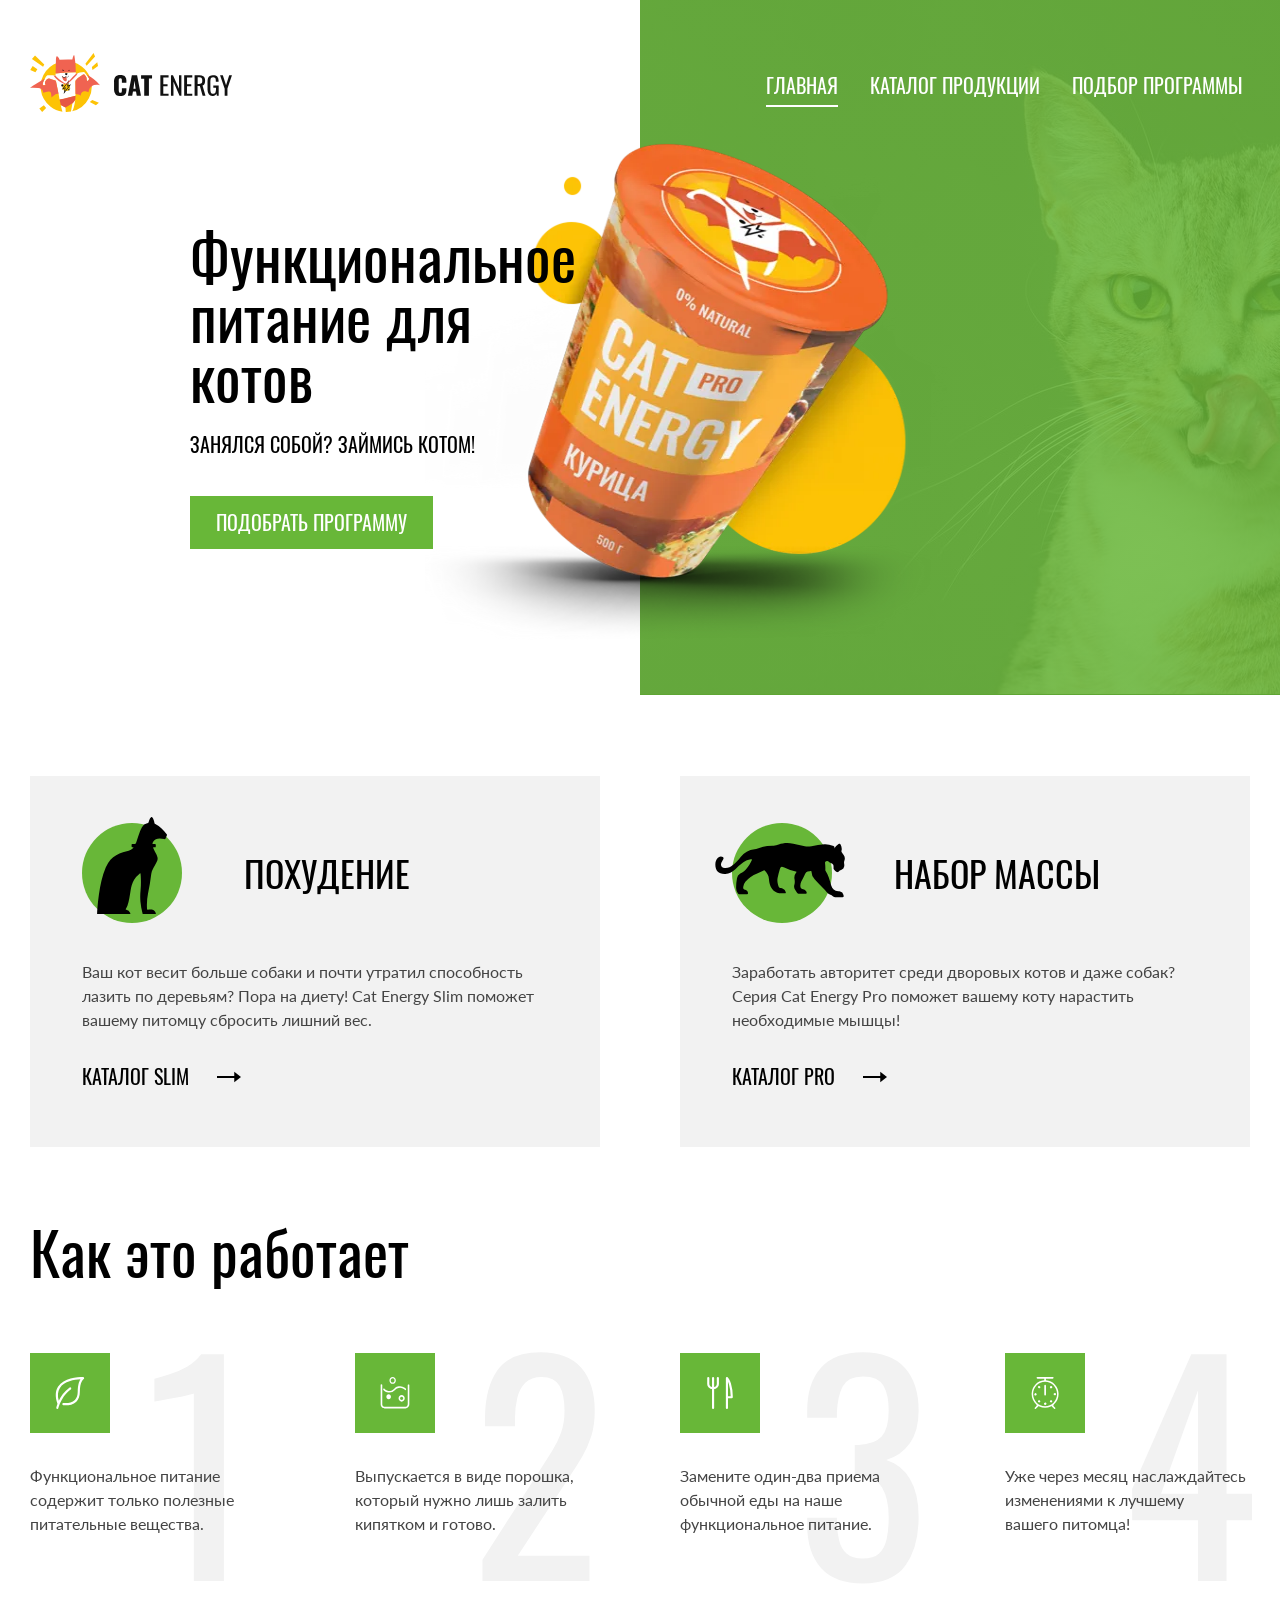
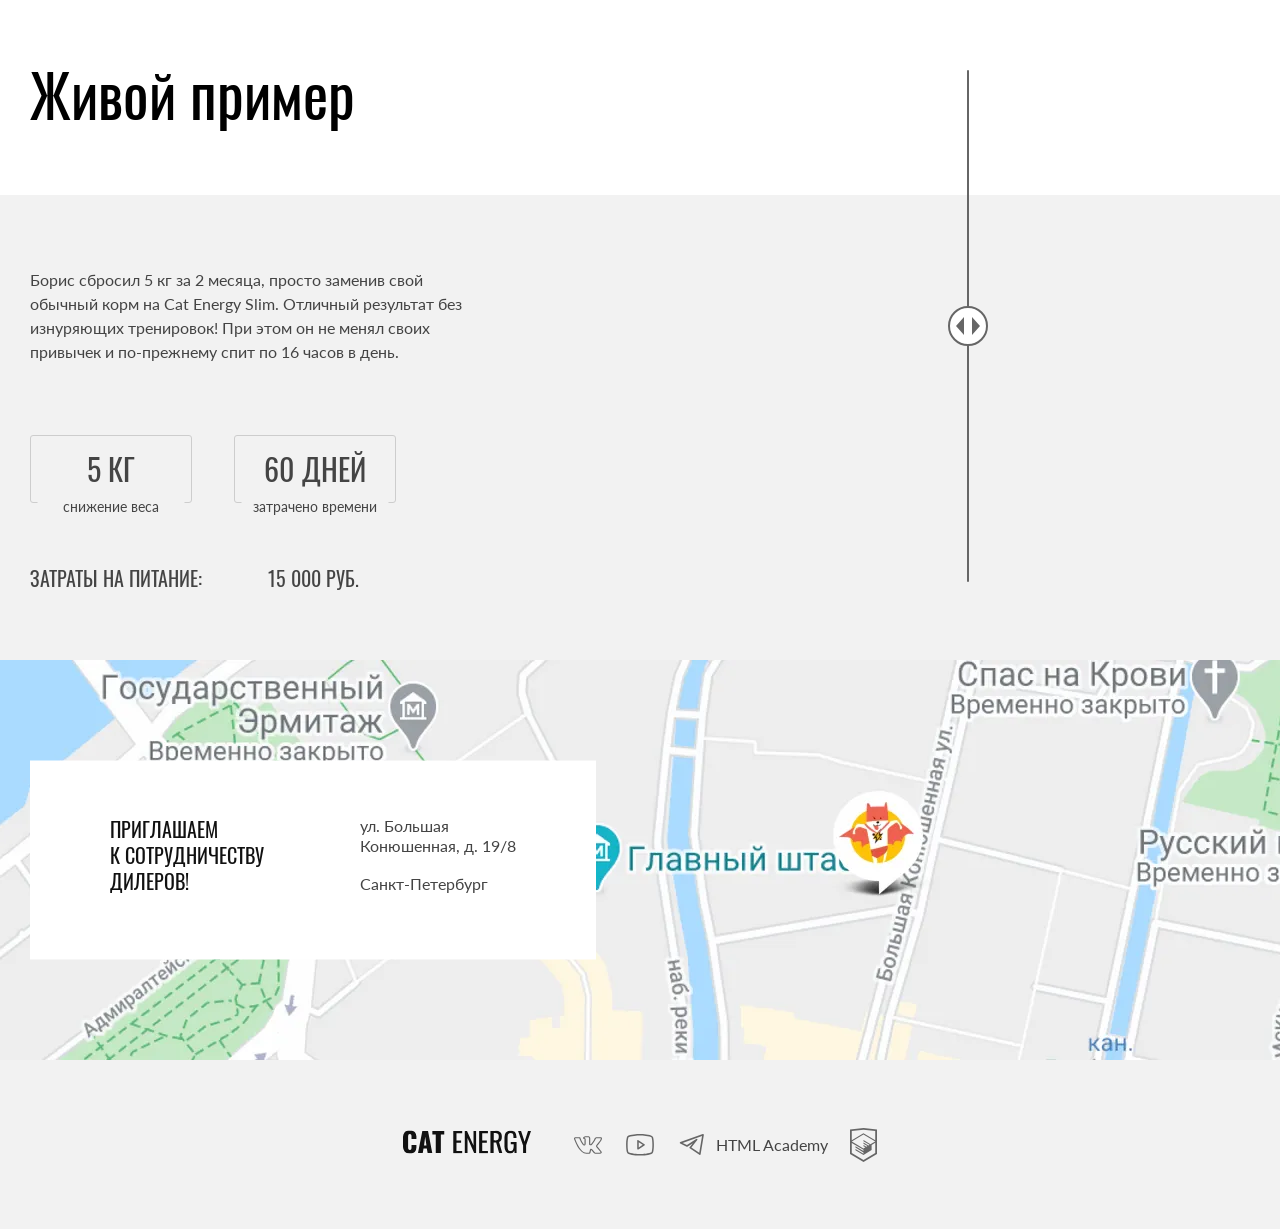
==== 10/index.html @ abcb92ec "Deploying to gh-pages from @ genntanaka/1748441-cat-energy-31@75cacd10c97799c0a1d5cad33ee352621f7b99" ====
<!DOCTYPE html><html class="page" lang="ru"><head><meta charset="UTF-8"><title>Cat Energy - функциональное питание для котов</title><meta name="viewport" content="width=device-width,initial-scale=1"><link rel="apple-touch-icon" sizes="180x180" href="favicons/apple-touch-icon.png"><link rel="icon" type="image/png" sizes="32x32" href="favicons/favicon-32x32.png"><link rel="icon" type="image/png" sizes="16x16" href="favicons/favicon-16x16.png"><link rel="manifest" href="site.webmanifest"><link rel="mask-icon" href="favicons/safari-pinned-tab.svg" color="#5bbad5"><link rel="preload" href="fonts/lato/Lato-Regular.woff2" type="font/woff2" as="font" crossorigin="anonymous"><link rel="preload" href="fonts/oswald/oswaldregular.woff2" type="font/woff2" as="font" crossorigin="anonymous"><meta name="msapplication-TileColor" content="#da532c"><meta name="theme-color" content="#ffffff"><link rel="stylesheet" href="styles/styles.css"><script src="scripts/index.js" defer="defer"></script></head><body class="page__body no-js"><header class="main-header"><a class="logo logo--header" href="index.html"><picture><source type="image/svg+xml" media="(min-width: 1280px)" srcset="images/logo.svg" width="70" height="59"><source type="image/svg+xml" media="(min-width: 768px)" srcset="images/t-logo.svg" width="60" height="50"><img class="main-header__logo-image" src="images/m-logo.svg" width="33" height="38" alt="Логотип белый кот в оранжевом костюме супер героя"></picture><img class="main-header__logo-text" src="images/logo-text.svg" width="101" height="18" alt="Cat Energy"></a><nav class="main-nav"><button class="main-nav__toggle toggle" type="button" id="toggle"><span class="visually-hidden">Показать или скрыть меню</span></button><ul class="main-nav__list menu-list"><li class="menu-list__item"><a class="menu-list__link menu-list__link--current" href="index.html">Главная</a></li><li class="menu-list__item"><a class="menu-list__link" href="catalog.html">Каталог продукции</a></li><li class="menu-list__item"><a class="menu-list__link" href="#">Подбор программы</a></li></ul></nav></header><main class="main"><section class="hero"><div class="hero__wrapper container"><h1 class="hero__title">Функциональное питание для котов</h1><p class="hero__text">Занялся собой? Займись котом!</p><picture><source type="image/webp" width="522" height="499" media="(min-width: 1280px)" srcset="images/hero-jar@1x.webp, images/hero-jar@2x.webp 2x"><source type="image/webp" width="709" height="609" media="(min-width: 768px)" srcset="images/t-hero-jar@1x.webp, images/t-hero-jar@2x.webp 2x"><source type="image/webp" width="280" height="270" srcset="images/m-hero-jar@1x.webp, images/m-hero-jar@2x.webp 2x"><source width="522" height="499" type="image/png" media="(min-width: 1280px)" srcset="images/hero-jar@1x.png, images/hero-jar@2x.png 2x"><source width="709" height="609" type="image/png" media="(min-width: 768px)" srcset="images/t-hero-jar@1x.png, images/t-hero-jar@2x.png 2x"><img class="hero__image" loading="lazy" src="images/m-hero-jar@1x.png" srcset="images/m-hero-jar@2x.png 2x" width="280" height="270" alt="Баночка с питанием для котом со вкусом курицы"></picture><a class="hero__button button button--primary" href="#">подобрать программу</a></div></section><section class="program container"><h2 class="visually-hidden">Типы программ питания</h2><ul class="program__list"><li class="program__item program__item--slim"><p class="program__title">похудение</p><p class="program__text">Ваш кот весит больше собаки и почти утратил способность лазить по деревьям? Пора на диету! Cat Energy Slim поможет вашему питомцу сбросить лишний вес.</p><a class="program__link" href="#">каталог SLIM</a></li><li class="program__item program__item--pro"><p class="program__title">набор массы</p><p class="program__text">Заработать авторитет среди дворовых котов и даже собак? Серия Cat Energy Pro поможет вашему коту нарастить необходимые мышцы!</p><a class="program__link" href="#">каталог PRO</a></li></ul></section><section class="usage container"><h2 class="usage__title title">Как это работает</h2><ul class="usage__list"><li class="usage__item usage__item--health"><p class="usage__text">Функциональное питание содержит только полезные питательные вещества.</p></li><li class="usage__item usage__item--water"><p class="usage__text">Выпускается в виде порошка, который нужно лишь залить кипятком и готово.</p></li><li class="usage__item usage__item--food"><p class="usage__text">Замените один-два приема обычной еды на наше функциональное питание.</p></li><li class="usage__item usage__item--time"><p class="usage__text">Уже через месяц наслаждайтесь изменениями к лучшему вашего&nbsp;питомца!</p></li></ul></section><section class="result"><div class="result__wrapper container"><h2 class="result__title title">Живой пример</h2><p class="result__text">Борис сбросил 5 кг за 2 месяца, просто заменив свой обычный корм на Cat Energy Slim. Отличный результат без изнуряющих тренировок! При этом он не менял своих привычек и по-прежнему спит по 16 часов в день.</p><div class="result_indicators"><dl class="result__list"><div class="result__item"><dt>снижение веса</dt><dd>5&nbsp;кг</dd></div><div class="result__item"><dt>затрачено времени</dt><dd>60&nbsp;дней</dd></div></dl><p class="result__price"><span>Затраты на питание:</span><span>15 000 руб.</span></p></div><div class="result__images result-swipe"><div class="result-swipe__image-comparison"><picture><source type="image/webp" width="560" height="512" media="(min-width: 768px)" srcset="images/t-before-cat@1x.webp, images/t-before-cat@2x.webp 2x"><source type="image/webp" width="280" height="256" srcset="images/m-before-cat@1x.webp, images/m-before-cat@2x.webp 2x"><source width="560" height="512" type="image/png" media="(min-width: 768px)" srcset="images/t-before-cat@1x.png, images/t-before-cat@2x.png 2x"><img class="result-swipe__image-comparison-image-before" loading="lazy" src="images/m-before-cat@1x.png" srcset="images/m-before-cat@2x.png 2x" width="280" height="256" alt="Толстый черно белый кот до приема специального питания"></picture><picture><source type="image/webp" width="560" height="512" media="(min-width: 768px)" srcset="images/t-after-cat@1x.webp, images/t-after-cat@2x.webp 2x"><source type="image/webp" width="280" height="256" srcset="images/m-after-cat@1x.webp, images/m-after-cat@2x.webp 2x"><source width="560" height="512" type="image/png" media="(min-width: 768px)" srcset="images/t-after-cat@1x.png, images/t-after-cat@2x.png 2x"><img class="result-swipe__image-comparison-image-after" loading="lazy" src="images/m-after-cat@1x.png" srcset="images/m-after-cat@2x.png 2x" width="280" height="256" alt="Стройный черно белый кот после приема специально питания"></picture><button class="result-swipe__image-comparison-slider" type="button"><span class="visually-hidden">Ползунок движения влево-вправо для просмотра результатов до и после</span></button></div></div></div></section><section class="contacts"><div class="container"><div class="contacts__container"><h2 class="visually-hidden">Контакты</h2><p class="contacts__invite">приглашаем к&nbsp;сотрудничеству дилеров!</p><address class="contacts__address"><span>ул. Большая Конюшенная, д. 19/8</span> <span>Санкт-Петербург</span></address></div></div><div class="contacts__map map"><iframe src="https://yandex.ru/map-widget/v1/?um=constructor%3A3252c56eb5adceb0eb95f85e9c78e60814960c5e96df7453f6b4fe06bf2d7a68&amp;source=constructor" width="500" height="400"></iframe><picture><source type="image/webp" width="1440" height="400" media="(min-width: 1280px)" srcset="images/map@1x.webp, images/map@2x.webp 2x"><source type="image/webp" width="768" height="400" media="(min-width: 768px)" srcset="images/t-map@1x.webp, images/t-map@2x.webp 2x"><source type="image/webp" width="320" height="362" srcset="images/m-map@1x.webp, images/m-map@2x.webp 2x"><source width="1440" height="400" type="image/png" media="(min-width: 1280px)" srcset="images/map@1x.png, images/map@2x.png 2x"><source width="768" height="400" type="image/png" media="(min-width: 768px)" srcset="images/t-map@1x.png, images/t-map@2x.png 2x"><img class="contacts__images" src="images/m-map@1x.png" loading="lazy" srcset="images/m-map@2x.png 2x" width="320" height="362" alt="карта с маркером по адресу ул. Большая Конюшенная, д. 19/8 Санкт-Петербург"></picture></div></section></main><footer class="main-footer"><div class="main-footer__wrapper container"><a class="logo logo--footer" href="index.html"><img class="main-footer__image" src="images/logo-text.svg" width="128" height="24" alt="Cat Energy"></a><section class="main-footer__social social"><h2 class="visually-hidden">Социальные сети</h2><ul class="social__list"><li class="social__item"><a class="social__link social__link--vk" href="#"><span class="visually-hidden">Вконтакте</span></a></li><li class="social__item"><a class="social__link social__link--youtube" href="#"><span class="visually-hidden">Youtube</span></a></li><li class="social__item"><a class="social__link social__link--tg" href="#"><span class="visually-hidden">Телеграмм</span></a></li></ul></section><a class="main-footer__developer" href="https://htmlacademy.ru/intensive/adaptive">HTML Academy</a></div></footer></body></html>
---- 10/styles/styles.css ----
:root{--text-basic-color:#444;--text-secondary-color:#000;--text-title-color:#222;--text-light-color:#fff;--basic-background-color:#68b738;--basic-background:#68b738d9;--secondary-background:#f2f2f2;--icon-color:#666;--button-basic:#68b738;--button-secondary:#f2f2f2}@font-face{font-family:Lato;font-weight:400;font-style:normal;src:url(../fonts/lato/Lato-Regular.woff2)format("woff2");font-display:swap}@font-face{font-family:Oswald;font-weight:400;font-style:normal;src:url(../fonts/oswald/oswaldregular.woff2)format("woff2");font-display:swap}.page{height:100%}.page__body{color:var(--text-basic-color,#444);background-color:#fff;flex-direction:column;height:100%;margin:0;font-family:Lato,Arial,sans-serif;font-size:14px;line-height:1.28;display:flex}@media (width>=768px){.page__body{font-size:16px;line-height:1.5}}@media (width>=1280px){.page__body{position:relative}}.page__body.page__body--open{overflow:hidden}.main{flex-grow:1}.visually-hidden{position:fixed;transform:scale(0)}.container{max-width:280px;margin:0 auto}@media (width>=768px){.container{max-width:708px}}@media (width>=1280px){.container{max-width:1220px;margin:0 auto}}.no-js .main-header{flex-direction:column}.no-js .main-nav{width:100%}.no-js .toggle{display:none}.no-js .main-nav__list{display:block}.toggle{background-color:#0000;border:none;padding:0}@media (width>=768px){.toggle{display:none}}.toggle:before{content:"";background-image:url(../icons/stack.svg#menu_open);width:24px;height:24px;display:block}.main-nav--open .toggle:before{background-image:url(../icons/stack.svg#menu_close)}.button{text-transform:uppercase;text-align:center;cursor:pointer;border:none;padding:10px 26px;font-family:Oswald,Arial,sans-serif;font-size:16px;line-height:1.25;text-decoration:none;display:block}.button--primary{background-color:var(--button-basic,#68b738);color:var(--text-light-color,#fff)}.button--primary:active{color:#ffffff4d;background-color:#5eaa2f}.button--primary:hover,.button--primary:focus{background-color:#5eaa2f}.button--secondary{background-color:var(--button-secondary,#f2f2f2);color:var(--text-basic-color,#444)}.button--secondary:active,.button--secondary:hover,.button--secondary:focus{background-color:#ebebeb}.title{color:#000;margin:0 0 40px;font-family:Oswald,Arial,sans-serif;font-size:36px;font-weight:400;line-height:1.11}@media (width>=768px){.title{font-size:60px;line-height:1}}.title--decor{background:#fff;width:-moz-fit-content;width:fit-content;font-size:24px;line-height:1;position:relative;box-shadow:-40px 0 #fff,40px 0 #fff}@media (width>=768px){.title--decor{font-size:32px;line-height:1}}@media (width>=1280px){.title--decor{font-size:40px}}.title--decor:before{content:"";z-index:-1;background:var(--basic-background-color,#68b738);box-shadow:100vw 0 0 0 var(--basic-background-color,#68b738);width:100vw;height:2px;display:block;position:absolute;top:10px;right:0}@media (width>=768px){.title--decor:before{top:14px}}@media (width>=1280px){.title--decor:before{top:16px}}@media (width>=768px){.form{max-width:632px;margin:auto}}@media (width>=1280px){.form{max-width:769px}}.form__text{color:var(--text-secondary-color,#000);text-align:center;margin:0 0 24px;font-family:Oswald,Arial,sans-serif;font-size:16px;line-height:1.5}@media (width>=768px){.form__text{max-width:632px;margin:auto auto 24px;font-size:24px;line-height:1.33}}@media (width>=1280px){.form__text{max-width:750px;margin:auto auto 21px}}.form__wrapper{flex-direction:column;gap:16px;display:flex}@media (width>=768px){.form__wrapper{flex-direction:row;gap:0;max-width:752px;margin:auto}}.form__input{text-transform:uppercase;border:1px solid #cdcdcd;padding:12px;font-family:Oswald,Arial,sans-serif;font-size:20px;line-height:1.48}@media (width>=768px){.form__input{width:353px}}@media (width>=1280px){.form__input{width:479px}}.form__input--error{z-index:1;box-shadow:0 0 0 2px #ff8282}.form__button{width:100%;padding:15px 26px;font-size:20px;line-height:1.3}@media (width>=768px){.form__button{width:256px}}@media (width>=1280px){.form__button{width:261px}}.main-header{z-index:1;justify-content:space-between;align-items:center;padding:11px 20px 12px;display:flex}@media (width>=768px){.main-header{gap:10px;padding:25px 30px 12px}}@media (width>=1280px){.main-header{width:1220px;margin:0 auto;padding-top:53px}}.main-header__logo-image:hover{opacity:.8}.main-header__logo-image:active{opacity:.6}.main-header__logo-image:focus,.main-header__logo-text:hover{opacity:.8}.main-header__logo-text:active{opacity:.6}.main-header__logo-text:focus{opacity:.8}.main-header__logo-text{height:auto;margin:auto}@media (width>=768px){.main-header__logo-text{margin:0}}@media (width>=1280px){.main-header__logo-text{width:118px}}.logo{align-items:center;display:flex}.logo--header{flex-grow:1}@media (width>=768px){.logo--header{gap:13px}}@media (width>=1280px){.logo--header{gap:14px}}.logo--footer{text-align:center;margin-top:40px;margin-bottom:16px;display:block}@media (width>=768px){.logo--footer{margin:0}}.logo--footer:active{opacity:.6}.logo--footer:hover,.logo--footer:focus{opacity:.8}@media (width>=1280px){.main-nav{max-width:50%}}.main-nav__list{display:none}@media (width>=768px){.main-nav__list{flex-wrap:wrap;gap:18px;display:flex}}.main-nav--open .main-nav__list{z-index:10;background-color:#fff;flex-direction:column;align-items:center;width:100%;display:flex;position:fixed;top:65px;left:0}.menu-list{margin:0;padding:0;list-style:none}.menu-list__item{text-align:center;border-top:1px solid #e6e6e6;width:100%}@media (width>=768px){.menu-list__item{border:none;width:auto}}.menu-list__item:last-child{border-bottom:1px solid #e6e6e6}@media (width>=768px){.menu-list__item:last-child{border:none}}.menu-list__link{color:var(--text-secondary-color,#000);text-transform:uppercase;padding-top:22px;padding-bottom:24px;font-family:Oswald,Arial,sans-serif;font-size:20px;line-height:1;text-decoration:none;display:block;position:relative}@media (width>=768px){.menu-list__link{padding:7px;font-size:18px;line-height:1.33}}@media (width>=1280px){.menu-list__link{color:#fff;font-size:20px}}.menu-list__link--current{text-decoration:underline;-webkit-text-decoration-color:var(--button-basic,#68b738);text-decoration-color:var(--button-basic,#68b738);text-underline-offset:11px;text-decoration-thickness:2px}@media (width>=1280px){.menu-list__link--current{text-decoration-color:#fff}}.main-header--inner .menu-list__link--current{-webkit-text-decoration-color:var(--button-basic,#68b738);text-decoration-color:var(--button-basic,#68b738)}.menu-list__link:active{opacity:.3}.menu-list__link:hover,.menu-list__link:focus{opacity:.6}@media (width>=1280px){.main-header--inner .menu-list__link{color:var(--text-secondary-color,#000)}}.hero{color:var(--text-light-color,#fff);text-align:center;position:relative}@media (width>=768px){.hero{color:var(--text-secondary-color,#000);text-align:left;background:0 0;display:block;position:static}}.hero__wrapper{padding:0;display:grid}@media (width>=768px){.hero__wrapper{padding:27px 30px 0}}@media (width>=1280px){.hero__wrapper{grid-template-columns:1fr 1fr;padding:64px 190px}}.hero__wrapper:before{content:"";background-image:linear-gradient(var(--basic-background,#68b738d9)63%,#fff 63%),url(../images/m-hero-bg@1x.jpg),linear-gradient(to right,#32521e 50%,#2e3e23 50%);background-position:top;background-repeat:no-repeat;background-color:var(--button-basic,#68b738);z-index:-1;width:100%;height:100%;display:block;position:absolute;left:0}@media (resolution>=2dppx){.hero__wrapper:before{background-image:linear-gradient(var(--basic-background,#68b738d9)63%,#fff 63%),url(../images/m-hero-bg@2x.jpg),linear-gradient(to right,#32521e 50%,#2e3e23 50%)}}@media (width>=768px){.hero__wrapper:before{color:var(--text-secondary-color,#000);text-align:left;background:0 0;position:static}}@media (width>=1280px){.hero__wrapper:before{background-image:linear-gradient(var(--basic-background,#68b738d9)100%,#68b738),url(../images/hero-bg@1x.jpg),linear-gradient(#2b421c 50%,#2b421c 50%);background-repeat:no-repeat;background-color:var(--button-basic,#68b738);width:50%;height:695px;position:absolute;top:0;left:auto;right:0}}@media (width>=1280px) and (resolution>=2dppx){.hero__wrapper:before{background-image:linear-gradient(var(--basic-background,#68b738d9)100%,#68b738),url(../images/hero-bg@2x.jpg),linear-gradient(#2b421c 50%,#2b421c 50%)}}.hero picture{display:contents}.hero__title{max-width:396px;margin:0 auto 25px;padding-top:27px;font-family:Oswald,Arial,sans-serif;font-size:36px;font-weight:400;line-height:1;position:relative}@media (width>=768px){.hero__title{max-width:480px;margin-top:20px;margin-bottom:40px;margin-left:90px;padding:0;font-size:60px}}@media (width>=1280px){.hero__title{margin-top:32px;margin-bottom:5px;margin-left:0}}.hero__text{text-transform:uppercase;z-index:2;margin:0 10px 32px;font-family:Oswald,Arial,sans-serif;font-size:14px;line-height:1;position:relative}@media (width>=768px){.hero__text{margin-bottom:50px;margin-left:90px;font-size:20px}}@media (width>=1280px){.hero__text{grid-column:1;margin-bottom:18px;margin-left:0}}.hero__image{vertical-align:middle;margin:auto;position:relative}@media (width>=768px){.hero__image{z-index:-1;order:4;margin-top:-82px}}@media (width>=1280px){.hero__image{grid-area:1/2/7/-1;margin-top:-51px;margin-left:-29%}}.hero__button{z-index:1;position:relative}@media (width>=768px){.hero__button{width:-moz-fit-content;width:fit-content;margin-left:90px;padding:14px 26px;font-size:20px}}@media (width>=1280px){.hero__button{grid-area:3/1/4;height:-moz-fit-content;height:fit-content;margin-left:0}}.program{padding-top:20px;padding-bottom:5px}@media (width>=768px){.program{padding-top:0}}@media (width>=1280px){.program{padding-top:70px;padding-bottom:26px}}.program__list{flex-direction:column;gap:20px;margin:0;padding:0;list-style:none;display:flex}@media (width>=768px){.program__list{gap:30px}}@media (width>=1280px){.program__list{grid-template-columns:1fr 1fr;gap:80px;display:grid}}.program__item{background-color:var(--secondary-background,#f2f2f2);--bgc:#000;grid-template-rows:auto auto;grid-template-columns:70px auto;padding:21px 20px 22px;display:grid;position:relative}@media (width>=768px){.program__item{grid-template-columns:1fr 200px;align-items:center;column-gap:20px;padding:65px 53px}}@media (width>=1280px){.program__item{grid-template-rows:1fr auto;grid-template-columns:100px 1fr;column-gap:62px;padding:47px 52px 55px}}.program__item:after{content:"";background-color:var(--basic-background-color,#68b738);background-size:50px 50px;border-radius:50%;width:50px;height:50px;display:block;position:absolute;top:25px;left:23px}@media (width>=768px){.program__item:after{grid-area:1/2/4/3;align-self:center;width:200px;height:200px;top:26px;left:-10px;right:0}}@media (width>=1280px){.program__item:after{grid-column:1/2;width:100px;height:100px;top:0;left:0}}.program__item:before{content:"";vertical-align:middle;-webkit-mask-position:50%;mask-position:50%;-webkit-mask-repeat:no-repeat;mask-repeat:no-repeat;-webkit-mask-image:var(--icon-program);mask-image:var(--icon-program);background-color:var(--bgc);z-index:1;display:inline-block;position:relative}@media (width>=768px){.program__item:before{grid-area:1/2/4/3;align-self:center}}.program__item--slim{--icon-program:url(../icons/stack.svg#slim_cat)}.program__item--slim:before{width:36px;height:50px;left:10px}@media (width>=768px){.program__item--slim:before{align-self:flex-start;width:140px;height:194px;top:15px;bottom:19px;left:20px}}@media (width>=1280px){.program__item--slim:before{grid-column:1/2;width:70px;height:97px;top:-6px;left:15px}}.program__item--pro{--icon-program:url(../icons/stack.svg#pro_cat)}.program__item--pro:before{width:67px;height:28px;top:15px;left:-10px}@media (width>=768px){.program__item--pro:before{align-self:flex-start;width:268px;height:112px;top:68px;left:-42px}}@media (width>=1280px){.program__item--pro:before{grid-column:1/2;width:134px;height:56px;top:20px;left:-18px}}.program__title{text-transform:uppercase;color:var(--text-secondary-color,#000);margin:9px 0 0;font-family:Oswald,Arial,sans-serif;font-size:24px;line-height:1.54}@media (width>=768px){.program__title{grid-column:1/2;margin-top:12px;margin-bottom:24px;font-size:36px;line-height:1}}@media (width>=1280px){.program__title{grid-area:1/2/4/3;align-content:center;min-height:100px;margin:0}}.program__text{border-bottom:1px solid #d9d9d9;grid-column:1/-1;margin:0 0 18px;padding-top:26px;padding-bottom:23px}@media (width>=768px){.program__text{border:none;grid-column:1/2;max-width:344px;margin-bottom:56px;padding:0}}@media (width>=1280px){.program__text{grid-column:1/3;max-width:100%;margin-top:37px;margin-bottom:30px}}.program__link{color:var(--text-secondary-color,#000);text-transform:uppercase;grid-column:1/-1;align-items:center;gap:15px;font-family:Oswald,Arial,sans-serif;font-size:16px;line-height:1;text-decoration:none;display:flex}@media (width>=768px){.program__link{grid-column:1/2;gap:25px;font-size:20px}}@media (width>=1280px){.program__link{grid-column:1/-1;gap:28px;line-height:1.48}}.program__link:after{content:"";background-image:url(../icons/stack.svg#arrow);width:24px;height:12px;display:block}.program__link:active{opacity:.6}.usage{padding-top:18px;padding-bottom:49px}@media (width>=768px){.usage{padding-top:37px;padding-bottom:35px}}@media (width>=1280px){.usage{padding-top:48px;padding-bottom:0}}.usage__title{margin:0}.usage__list{flex-direction:column;gap:20px;margin:40px 0 0;padding:0;list-style:none;display:flex}@media (width>=768px){.usage__list{counter-reset:example 0;grid-template-columns:1fr 1fr;gap:37px 59px;margin-top:71px;display:grid}}@media (width>=1280px){.usage__list{grid-template-columns:repeat(4,1fr);gap:80px;margin-top:72px}}.usage__item{align-items:center;gap:20px;display:flex;position:relative}@media (width>=768px){.usage__item{counter-increment:myIndex;flex-direction:column;align-items:flex-start;min-height:280px}.usage__item:after{content:counter(myIndex);color:#f2f2f2;z-index:-1;font-family:Oswald,Arial,sans-serif;font-size:280px;line-height:.73;position:absolute;top:0;left:116px}}@media (width>=1280px){.usage__item:after{line-height:1;top:-38px;right:0}}.usage__item:before{content:"";background-image:var(--icon-usage);background-color:var(--basic-background-color,#68b738);background-position:50%;background-repeat:no-repeat;background-size:30px 32px;align-self:flex-start;min-width:60px;height:60px;display:inline-block}@media (width>=768px){.usage__item:before{width:80px;height:80px}}.usage__item--health{--icon-usage:url(../icons/stack.svg#leaf)}.usage__item--water{--icon-usage:url(../icons/stack.svg#water)}.usage__item--food{--icon-usage:url(../icons/stack.svg#eat)}.usage__item--time{--icon-usage:url(../icons/stack.svg#time)}.usage__text{margin:0}@media (width>=768px){.usage__text{max-width:246px;margin-top:11px}}.result{background-color:#eaeaea;padding-top:25px;padding-bottom:40px}@media (width>=768px){.result{background-image:linear-gradient(to top,var(--secondary-background,#f2f2f2)465px,#fff 465px);padding-top:17px;padding-bottom:101px}}@media (width>=1280px){.result{padding-top:30px;padding-bottom:72px}.result__wrapper{grid-template-columns:1fr 1fr;column-gap:92px;display:grid}}.result__title{margin:0 0 40px}@media (width>=1280px){.result__title{grid-column:1/2;margin:0 0 70px}}.result__text{margin:0 0 20px}@media (width>=768px){.result__text{max-width:706px;margin-bottom:55px;padding-top:19px}}@media (width>=1280px){.result__text{max-width:433px;margin:0;padding-top:75px}}.result__list{text-align:center;justify-content:space-between;gap:32px;display:flex}@media (width>=768px){.result__list{gap:43px;margin:0}}@media (width>=1280px){.result__list{justify-content:normal;gap:42px}}.result__list dt{background-color:#eaeaea;padding-left:10px;padding-right:10px;font-size:12px;line-height:1;position:absolute;top:53px;left:50%;transform:translate(-50%)}@media (width>=768px){.result__list dt{background-color:#fff;min-width:127px;font-size:14px;top:65px}}@media (width>=1280px){.result__list dt{background-color:#f2f2f2;bottom:-7px}}.result__list dd{text-transform:uppercase;box-sizing:border-box;border:1px solid #cdcdcd;border-radius:3px;width:124px;margin:0;padding:17px 0;font-family:Oswald,Arial,sans-serif;font-size:24px;line-height:1}@media (width>=768px){.result__list dd{width:auto;padding:15px 0;font-size:30px;line-height:1.23}}@media (width>=1280px){.result__list dd{padding:15px 18px}}.result__item{max-width:124px;position:relative}@media (width>=768px){.result__item{min-width:162px}}.result__price{text-transform:uppercase;text-align:center;margin:32px 0 0;font-family:Oswald,Arial,sans-serif;font-size:14px;line-height:1.42}@media (width>=768px){.result__price{flex-direction:column;align-self:center;align-items:flex-end;gap:9px;margin:0;font-size:20px;line-height:1;display:flex}}@media (width>=1280px){.result__price{text-align:left;flex-direction:row;align-self:normal;gap:66px;margin-top:10px}}.result__images{width:-moz-fit-content;width:fit-content;margin-top:20px}@media (width>=1280px){.result__images{grid-area:1/2/4/3}}@media (width>=768px){.result_indicators{justify-content:space-between;display:flex}}@media (width>=1280px){.result_indicators{flex-direction:column;align-self:center;gap:55px;padding-top:71px}}.result-swipe{margin:auto;padding-top:19px}@media (width>=768px){.result-swipe{padding-top:107px}}@media (width>=1280px){.result-swipe{padding-top:0}}.result-swipe__image-comparison{grid-template-columns:1fr;display:grid;position:relative}.result-swipe__image-comparison picture{display:contents}.result-swipe__image-comparison-image-before,.result-swipe__image-comparison-image-after{grid-area:1/1/-1/-1}.result-swipe__image-comparison-image-before{-webkit-clip-path:inset(0 50% 0 0);clip-path:inset(0 50% 0 0)}.result-swipe__image-comparison-image-after{-webkit-clip-path:inset(0 0 0 50%);clip-path:inset(0 0 0 50%)}.result-swipe__image-comparison-slider{background-color:var(--icon-color,#666);cursor:col-resize;border:none;border-radius:2px;outline:none;width:2px;height:100%;padding:0;position:absolute;top:50%;left:50%;transform:translate(-50%,-50%)}.result-swipe__image-comparison-slider:before{content:"";border:2px solid var(--icon-color,#666);box-sizing:border-box;background-color:#fff;border-radius:50%;width:40px;height:40px;position:absolute;top:calc(50% - 20px);left:-19px}.result-swipe__image-comparison-slider:after{content:"";background-color:var(--icon-color,#666);width:24px;height:18px;display:block;position:absolute;top:calc(50% - 9px);left:-11px;-webkit-mask-image:url(../icons/stack.svg#resize);mask-image:url(../icons/stack.svg#resize)}.result-swipe__image-comparison-slider:hover,.result-swipe__image-comparison-slider:focus,.result-swipe__image-comparison-slider:hover:after,.result-swipe__image-comparison-slider:focus:after{background-color:var(--button-basic,#68b738)}.result-swipe__image-comparison-slider:hover:before,.result-swipe__image-comparison-slider:focus:before{border:2px solid var(--button-basic,#68b738)}.result-swipe__image-comparison-slider:active,.result-swipe__image-comparison-slider:active:after{opacity:.6}.contacts{position:relative}@media (width>=768px){.contacts{background-color:var(--secondary-background,#f2f2f2)}}.contacts__container{z-index:1;justify-content:space-between;align-items:center;max-width:280px;margin:0 auto;padding-top:27px;padding-bottom:25px;display:flex}@media (width>=768px){.contacts__container{background-color:var(--secondary-background,#f2f2f2);max-width:708px;margin-left:-30px;margin-right:-30px;padding:61px 70px}}@media (width>=1280px){.contacts__container{background-color:#fff;gap:87px;max-width:1220px;margin:0;padding:55px 76px 66px 80px;position:absolute;top:50%;transform:translateY(-50%)}}.contacts__invite{text-transform:uppercase;color:#111;margin:0;font-family:Oswald,Arial,sans-serif;font-size:16px;line-height:1.25}@media (width>=768px){.contacts__invite{max-width:120px;font-size:20px;line-height:1.3}}@media (width>=1280px){.contacts__invite{max-width:163px}}.contacts__address{margin-left:16px;font-style:normal;line-height:1.42}@media (width>=768px){.contacts__address{text-align:right;flex-direction:column;gap:18px;max-width:160px;line-height:1.25;display:flex}}@media (width>=1280px){.contacts__address{text-align:left;margin:0}}.contacts__images{object-fit:cover;width:100%;display:block}.contacts__map{position:relative}.contacts__map iframe{border:none;width:100%;height:362px;position:absolute;top:0}@media (width>=768px){.contacts__map iframe{height:400px}}.main-footer{background-color:var(--secondary-background,#f2f2f2)}@media (width>=768px){.main-footer{justify-content:space-between;align-items:center;min-height:152px;display:flex}}@media (width>=1280px){.main-footer{justify-content:space-between;align-items:center;min-height:169px;display:flex}}@media (width>=768px){.main-footer__wrapper{justify-content:space-between;align-items:center;min-height:152px;display:flex}}@media (width>=1280px){.main-footer__wrapper{min-height:169px}}@media (width>=768px){.main-footer__wrapper{justify-content:space-between;align-items:center;gap:10px;min-height:152px;display:flex}}@media (width>=1280px){.main-footer__wrapper{min-height:169px}}.main-footer__social{border-top:1px solid #d9d9d9;border-bottom:1px solid #d9d9d9;padding-top:19px;padding-bottom:19px}@media (width>=768px){.main-footer__social{border:none;padding:0}}.main-footer__developer{color:var(--text-basic-color,#444);justify-content:space-between;align-items:center;margin-top:20px;margin-bottom:40px;font-size:16px;line-height:1.25;text-decoration:none;display:flex}@media (width>=768px){.main-footer__developer{gap:22px;margin:0;padding:0}}.main-footer__developer:after{content:"";vertical-align:middle;background-color:var(--icon-color,#666);width:27px;height:34px;display:inline-block;-webkit-mask-image:url(../icons/stack.svg#html_academy);mask-image:url(../icons/stack.svg#html_academy);-webkit-mask-position:50%;mask-position:50%;-webkit-mask-repeat:no-repeat;mask-repeat:no-repeat}.main-footer__developer:active{opacity:.3}.main-footer__developer:hover:after{background-color:#68b738}.main-footer__developer:active:after{opacity:.3;background-color:#68b738}.main-footer__developer:focus:after{background-color:#68b738}@media (width>=768px){.social{padding-left:33px}}.social__list{flex-wrap:wrap;justify-content:center;gap:28px;margin:0 auto;padding:0;list-style:none;display:flex}@media (width>=768px){.social__list{gap:24px}}.social__link{--bgc:var(--icon-color,#666);justify-content:center;align-items:center;width:28px;height:22px;display:flex}.social__link:before{content:"";vertical-align:middle;-webkit-mask-position:50%;mask-position:50%;-webkit-mask-repeat:no-repeat;mask-repeat:no-repeat;-webkit-mask-image:var(--icon-social);mask-image:var(--icon-social);background-color:var(--bgc);width:28px;height:22px;display:inline-block}.social__link:hover{--bgc:#68b738}.social__link:active{--bgc:#68b738;opacity:.3}.social__link:focus{--bgc:#68b738}.social__link--vk{--icon-social:url(../icons/stack.svg#soc_vk)}.social__link--youtube{--icon-social:url(../icons/stack.svg#soc_yt)}.social__link--tg{--icon-social:url(../icons/stack.svg#soc_tg)}.catalog{padding-top:27px}@media (width>=768px){.catalog{padding-top:47px;padding-bottom:37px}}@media (width>=1280px){.catalog{padding-top:58px}}.catalog__title{line-height:1}.catalog__list{flex-direction:column;margin:0;padding:0;list-style:none;display:flex}@media (width>=768px){.catalog__list{grid-template-columns:1fr 1fr;gap:66px 60px;padding-top:50px;display:grid}}@media (width>=1280px){.catalog__list{grid-template-columns:repeat(4,1fr);gap:63px 80px;padding-top:45px}}.catalog__item{position:relative}.catalog__item:before{content:"";background-color:#ebebeb;width:100vw;height:1px;position:absolute;top:0;right:0;box-shadow:100vw 0 #ebebeb}@media (width>=768px){.catalog__item:before{content:none}}.catalog__item:last-child:after{content:"";background-color:#ebebeb;width:100vw;height:1px;position:absolute;bottom:0;right:0;box-shadow:100vw 0 #ebebeb}@media (width>=768px){.catalog__item:last-child:after{content:none}.catalog__item--outline{grid-template-rows:75px 1fr;display:grid}}@media (width>=1280px){.catalog__item--outline{grid-template-rows:78px 1fr}}.cart{grid-template-columns:50% 1fr;padding:20px 0 22px;display:grid}@media (width>=768px){.cart{background-image:linear-gradient(#fff 75px,var(--secondary-background,#f2f2f2)75px);grid-template-rows:75px auto 1fr;grid-template-columns:1fr;padding:10px 37px 40px}}@media (width>=1280px){.cart{background-image:linear-gradient(#fff 78px,var(--secondary-background,#f2f2f2)78px);padding:10px 38px 40px}}.cart__link-image{grid-row:1/3;justify-self:center;align-items:center;height:107px;display:flex}@media (width>=768px){.cart__link-image{height:210px;margin-bottom:19px}}@media (width>=1280px){.cart__link-image{margin-bottom:11px}}.cart__link-image picture{display:contents}.cart__image{object-fit:contain}.cart__link-title{color:var(--text-title-color,#222);text-transform:uppercase;font-family:Oswald,Arial,sans-serif;font-size:16px;line-height:1.25;text-decoration:none}@media (width>=768px){.cart__link-title{text-align:center;justify-self:center;max-width:135px;font-size:20px;line-height:1.2}}.cart__link-title:active{opacity:.6}.cart__link-title:hover,.cart__link-title:focus{opacity:.8}.cart__title{max-width:95px;margin:3px 0 14px}@media (width>=768px){.cart__title{max-width:130px;margin:0 0 17px}}@media (width>=1280px){.cart__title{margin:0 0 25px}}.cart__characteristics{color:var(--text-basic-color,#444);margin:0;font-size:12px;line-height:1.33}@media (width>=768px){.cart__characteristics{font-size:16px;line-height:1.25}}.cart__value{justify-content:space-between;gap:5px;display:flex}@media (width>=768px){.cart__value{margin-bottom:8px;padding-bottom:4px;box-shadow:0 1px #cdcdcd}}@media (width>=1280px){.cart__value{margin-bottom:6px;padding-bottom:6px}}.cart__value dd{margin:0}.cart__button{grid-column:1/-1;width:100%;margin-top:20px}@media (width>=768px){.cart__button{margin-top:25px}}@media (width>=1280px){.cart__button{margin-top:30px}}.pagination{padding-top:25px;padding-bottom:25px}@media (width>=768px){.pagination{border:2px solid #f2f2f2;flex-direction:column;grid-row:2/-1;padding:50px 37px 40px;display:flex}}.pagination__title{text-align:center;text-transform:uppercase;color:#111;margin:0 0 8px;font-family:Oswald,Arial,sans-serif;font-size:16px;line-height:1.25}@media (width>=768px){.pagination__title{max-width:175px;margin:auto auto 23px;font-size:20px;line-height:1.2}}@media (width>=1280px){.pagination__title{margin:0}}.pagination__title:before{content:"";background-color:#0000;background-image:linear-gradient(#d3d3d3,#d3d3d3),linear-gradient(#d3d3d3,#d3d3d3);background-position:50%;background-repeat:no-repeat;background-size:100% 2px,2px 100%;background-attachment:scroll,scroll;background-origin:padding-box,padding-box;background-clip:border-box,border-box;width:30px;height:30px;margin:0 auto 23px;display:block}@media (width>=768px){.pagination__title:before{width:60px;height:60px;margin:0 auto 50px}}@media (width>=1280px){.pagination__title:before{margin:0 auto 40px}}.pagination__text{text-align:center;color:var(--text-basic-color,#444);margin:0;font-size:12px;line-height:1.33}@media (width>=768px){.pagination__text{max-width:175px;margin:26px auto auto;font-size:16px;line-height:1.12}}.pagination__button{width:100%;margin-top:21px}.upsell{padding-top:27px}@media (width>=768px){.upsell{padding-top:37px;padding-bottom:40px}}@media (width>=1280px){.upsell{grid-template-columns:1fr 245px;column-gap:80px;padding-bottom:53px;display:grid}}.upsell__list{margin:0;padding:0 0 35px;list-style:none}@media (width>=768px){.upsell__list{border:1px solid #cdcdcd;padding:0}}@media (width>=1280px){.upsell__list{border:none;padding:0}}@media (width>=768px){.upsell__wrapper{grid-template-columns:335px 1fr;padding-bottom:14px;display:grid}}@media (width>=1280px){.upsell__wrapper{grid-template-columns:323px 1fr;align-items:center;width:100%;padding-bottom:0}}.upsell__item{border-bottom:1px solid #cdcdcd;padding-top:13px;padding-bottom:19px;display:block}@media (width>=768px){.upsell__item{padding:26px 37px 28px}}@media (width>=1280px){.upsell__item{justify-content:space-between;gap:10px;padding:13px 0 18px;display:flex}.upsell__item:first-child{border-top:1px solid #cdcdcd}}.upsell__item:last-child{border-bottom:none}@media (width>=1280px){.upsell__item:last-child{border-bottom:1px solid #cdcdcd}}@media (width>=768px){.upsell__main-title{margin-bottom:80px;margin-left:40px}}@media (width>=1280px){.upsell__main-title{grid-column:1/-1;margin-left:0}}.upsell__main-title{margin-bottom:35px}@media (width>=768px){.upsell__main-title{margin-bottom:80px}}@media (width>=1280px){.upsell__main-title{grid-column:1/-1}}.upsell__title{color:var(--text-title-color,#222);text-transform:uppercase;margin:0;font-family:Oswald,Arial,sans-serif;font-size:16px;line-height:1}@media (width>=768px){.upsell__title{font-size:20px}}@media (width>=1280px){.upsell__title{font-size:20px}}.upsell_characteristics{color:var(--text-basic-color,#444);justify-content:space-between;margin:13px 1px;font-size:14px;line-height:1;display:flex}@media (width>=768px){.upsell_characteristics{justify-content:end;margin:0;font-size:16px;line-height:1.25}}@media (width>=1280px){.upsell_characteristics{justify-content:space-between;margin:0}}.upsell__weight{margin:0}@media (width>=768px){.upsell__weight{text-align:right}}.upsell__price{margin:0}@media (width>=768px){.upsell__price{text-align:right;min-width:93px}}@media (width>=1280px){.upsell__price{text-align:left;min-width:75px}}.upsell_button{width:100%}@media (width>=768px){.upsell_button{margin-top:10px}}@media (width>=1280px){.upsell_button{max-width:244px;margin:0}}.gifts{background-image:url(../images/m-gift-bg@1x.png);background-position:50%;background-repeat:no-repeat;background-size:cover;padding:43px 55px;position:relative}@media (resolution>=2dppx){.gifts{background-image:url(../images/gift-bg@2x.png)}}@media (width>=768px){.gifts{background-image:url(../images/t-gift-bg@1x.png);justify-content:space-between;align-items:center;margin-top:70px;padding:60px 77px;display:flex}}@media (width>=768px) and (resolution>=2dppx){.gifts{background-image:url(../images/t-gift-bg@2x.png)}}@media (width>=1280px){.gifts{background-image:url(../images/gift-bg@1x.png);flex-direction:column;margin-top:0;padding:55px 45px}}@media (width>=1280px) and (resolution>=2dppx){.gifts{background-image:url(../images/gift-bg@2x.png)}}.gifts:after{content:"";background-color:var(--basic-background,#68b738d9);width:100%;height:100%;display:block;position:absolute;top:0;left:0}.gifts:before{content:"";z-index:1;background-image:url(../icons/stack.svg#icon_gift);background-position:50%;background-repeat:no-repeat;background-size:contain;width:100%;height:80px;margin:15px auto 50px;display:block;position:relative}@media (width>=768px){.gifts:before{width:80px;height:80px;margin:0}}.gifts__text{color:var(--text-light-color,#fff);text-align:center;z-index:1;max-width:180px;margin:0;font-size:16px;line-height:1.25;position:relative}@media (width>=768px){.gifts__text{text-align:left;max-width:209px}}@media (width>=1280px){.gifts__text{text-align:center}}.subscribe{padding-top:40px;padding-bottom:45px}@media (width>=768px){.subscribe{padding-top:40px;padding-bottom:80px}}@media (width>=1280px){.subscribe{padding-top:41px;padding-bottom:106px}}.subscribe__title{margin-bottom:33px}@media (width>=768px){.subscribe__title{margin-bottom:66px;margin-left:40px}}@media (width>=1280px){.subscribe__title{margin-bottom:72px;margin-left:0}}
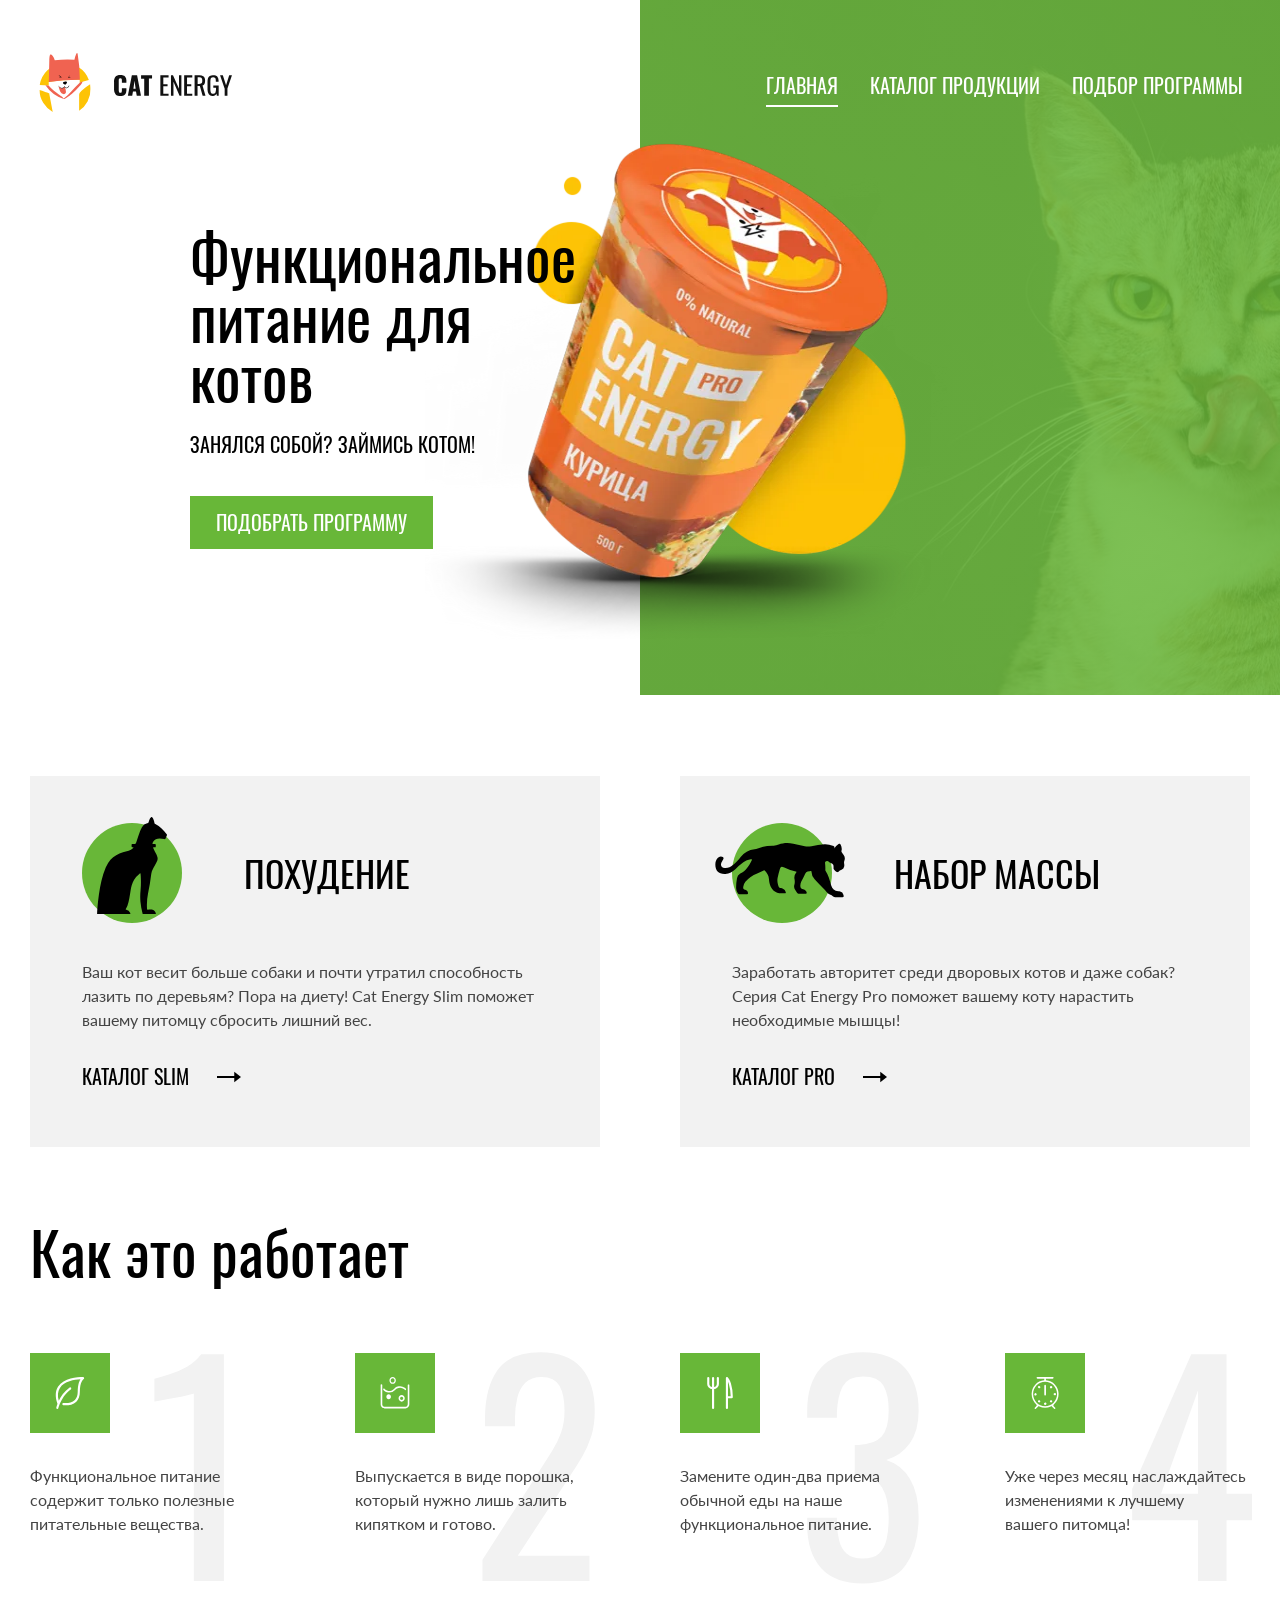
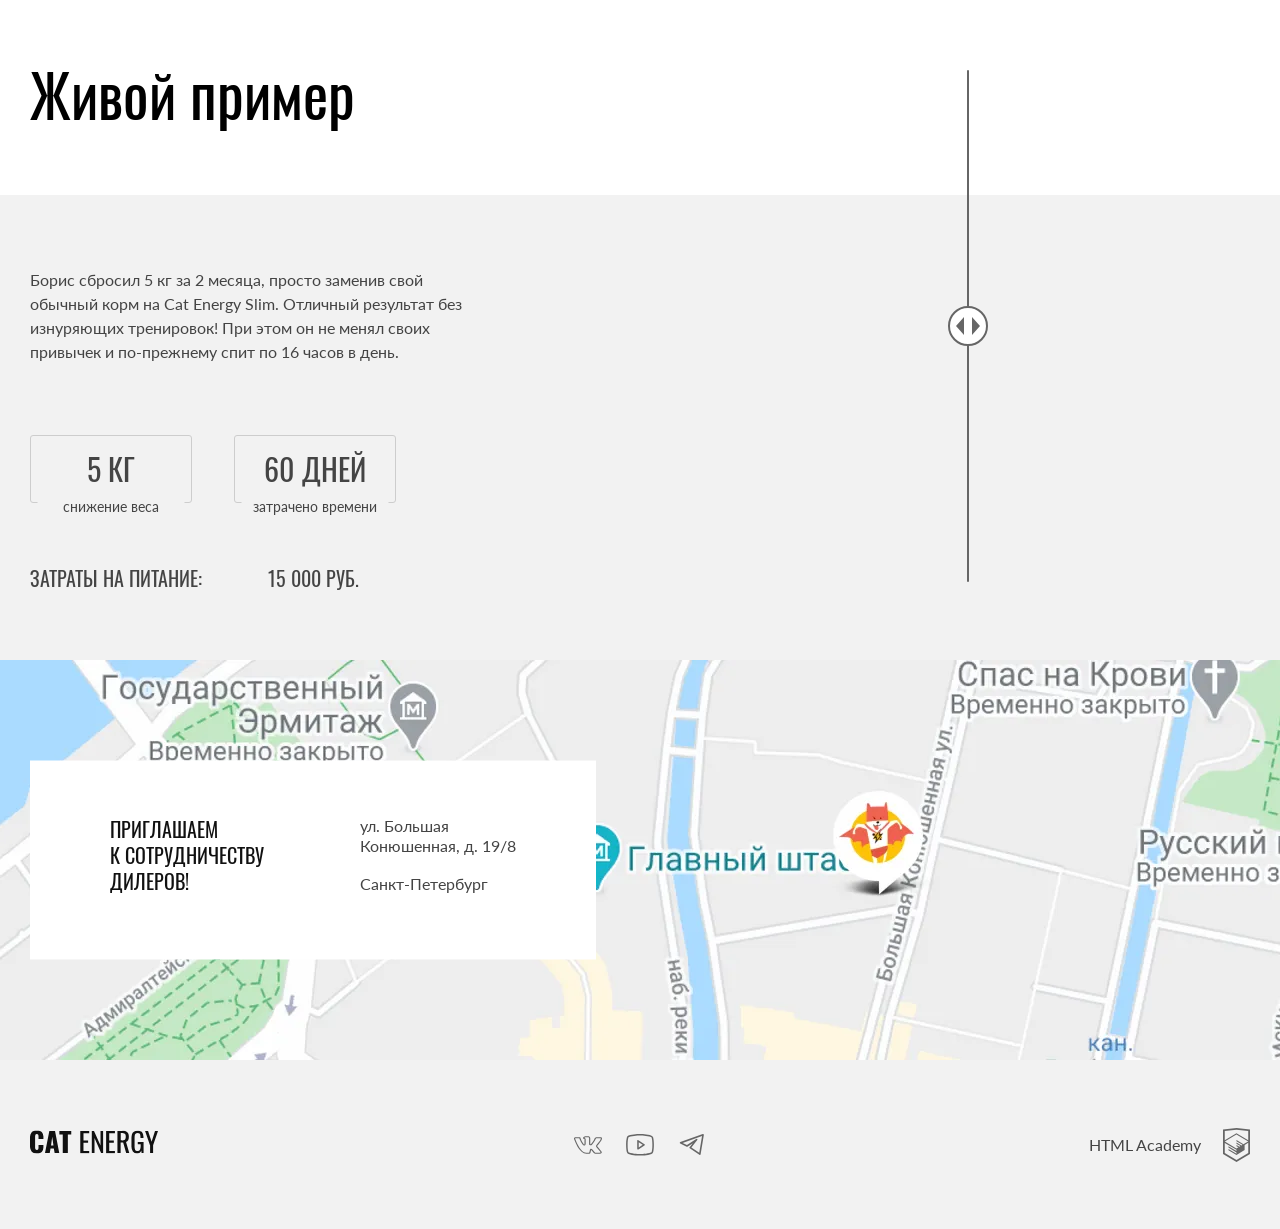
==== commit 99193572: "Deploying to gh-pages from @ genntanaka/1748441-cat-energy-31@75cacd10c97799c0a1d5cad33ee352621f7b99" ====
--- a/10/index.html
+++ b/10/index.html
@@ -1 +1 @@
-<!DOCTYPE html><html class="page" lang="ru"><head><meta charset="UTF-8"><title>Cat Energy - функциональное питание для котов</title><meta name="viewport" content="width=device-width,initial-scale=1"><link rel="apple-touch-icon" sizes="180x180" href="favicons/apple-touch-icon.png"><link rel="icon" type="image/png" sizes="32x32" href="favicons/favicon-32x32.png"><link rel="icon" type="image/png" sizes="16x16" href="favicons/favicon-16x16.png"><link rel="manifest" href="site.webmanifest"><link rel="mask-icon" href="favicons/safari-pinned-tab.svg" color="#5bbad5"><link rel="preload" href="fonts/lato/Lato-Regular.woff2" type="font/woff2" as="font" crossorigin="anonymous"><link rel="preload" href="fonts/oswald/oswaldregular.woff2" type="font/woff2" as="font" crossorigin="anonymous"><meta name="msapplication-TileColor" content="#da532c"><meta name="theme-color" content="#ffffff"><link rel="stylesheet" href="styles/styles.css"><script src="scripts/index.js" defer="defer"></script></head><body class="page__body no-js"><header class="main-header"><a class="logo logo--header" href="index.html"><picture><source type="image/svg+xml" media="(min-width: 1280px)" srcset="images/logo.svg" width="70" height="59"><source type="image/svg+xml" media="(min-width: 768px)" srcset="images/t-logo.svg" width="60" height="50"><img class="main-header__logo-image" src="images/m-logo.svg" width="33" height="38" alt="Логотип белый кот в оранжевом костюме супер героя"></picture><img class="main-header__logo-text" src="images/logo-text.svg" width="101" height="18" alt="Cat Energy"></a><nav class="main-nav"><button class="main-nav__toggle toggle" type="button" id="toggle"><span class="visually-hidden">Показать или скрыть меню</span></button><ul class="main-nav__list menu-list"><li class="menu-list__item"><a class="menu-list__link menu-list__link--current" href="index.html">Главная</a></li><li class="menu-list__item"><a class="menu-list__link" href="catalog.html">Каталог продукции</a></li><li class="menu-list__item"><a class="menu-list__link" href="#">Подбор программы</a></li></ul></nav></header><main class="main"><section class="hero"><div class="hero__wrapper container"><h1 class="hero__title">Функциональное питание для котов</h1><p class="hero__text">Занялся собой? Займись котом!</p><picture><source type="image/webp" width="522" height="499" media="(min-width: 1280px)" srcset="images/hero-jar@1x.webp, images/hero-jar@2x.webp 2x"><source type="image/webp" width="709" height="609" media="(min-width: 768px)" srcset="images/t-hero-jar@1x.webp, images/t-hero-jar@2x.webp 2x"><source type="image/webp" width="280" height="270" srcset="images/m-hero-jar@1x.webp, images/m-hero-jar@2x.webp 2x"><source width="522" height="499" type="image/png" media="(min-width: 1280px)" srcset="images/hero-jar@1x.png, images/hero-jar@2x.png 2x"><source width="709" height="609" type="image/png" media="(min-width: 768px)" srcset="images/t-hero-jar@1x.png, images/t-hero-jar@2x.png 2x"><img class="hero__image" loading="lazy" src="images/m-hero-jar@1x.png" srcset="images/m-hero-jar@2x.png 2x" width="280" height="270" alt="Баночка с питанием для котом со вкусом курицы"></picture><a class="hero__button button button--primary" href="#">подобрать программу</a></div></section><section class="program container"><h2 class="visually-hidden">Типы программ питания</h2><ul class="program__list"><li class="program__item program__item--slim"><p class="program__title">похудение</p><p class="program__text">Ваш кот весит больше собаки и почти утратил способность лазить по деревьям? Пора на диету! Cat Energy Slim поможет вашему питомцу сбросить лишний вес.</p><a class="program__link" href="#">каталог SLIM</a></li><li class="program__item program__item--pro"><p class="program__title">набор массы</p><p class="program__text">Заработать авторитет среди дворовых котов и даже собак? Серия Cat Energy Pro поможет вашему коту нарастить необходимые мышцы!</p><a class="program__link" href="#">каталог PRO</a></li></ul></section><section class="usage container"><h2 class="usage__title title">Как это работает</h2><ul class="usage__list"><li class="usage__item usage__item--health"><p class="usage__text">Функциональное питание содержит только полезные питательные вещества.</p></li><li class="usage__item usage__item--water"><p class="usage__text">Выпускается в виде порошка, который нужно лишь залить кипятком и готово.</p></li><li class="usage__item usage__item--food"><p class="usage__text">Замените один-два приема обычной еды на наше функциональное питание.</p></li><li class="usage__item usage__item--time"><p class="usage__text">Уже через месяц наслаждайтесь изменениями к лучшему вашего&nbsp;питомца!</p></li></ul></section><section class="result"><div class="result__wrapper container"><h2 class="result__title title">Живой пример</h2><p class="result__text">Борис сбросил 5 кг за 2 месяца, просто заменив свой обычный корм на Cat Energy Slim. Отличный результат без изнуряющих тренировок! При этом он не менял своих привычек и по-прежнему спит по 16 часов в день.</p><div class="result_indicators"><dl class="result__list"><div class="result__item"><dt>снижение веса</dt><dd>5&nbsp;кг</dd></div><div class="result__item"><dt>затрачено времени</dt><dd>60&nbsp;дней</dd></div></dl><p class="result__price"><span>Затраты на питание:</span><span>15 000 руб.</span></p></div><div class="result__images result-swipe"><div class="result-swipe__image-comparison"><picture><source type="image/webp" width="560" height="512" media="(min-width: 768px)" srcset="images/t-before-cat@1x.webp, images/t-before-cat@2x.webp 2x"><source type="image/webp" width="280" height="256" srcset="images/m-before-cat@1x.webp, images/m-before-cat@2x.webp 2x"><source width="560" height="512" type="image/png" media="(min-width: 768px)" srcset="images/t-before-cat@1x.png, images/t-before-cat@2x.png 2x"><img class="result-swipe__image-comparison-image-before" loading="lazy" src="images/m-before-cat@1x.png" srcset="images/m-before-cat@2x.png 2x" width="280" height="256" alt="Толстый черно белый кот до приема специального питания"></picture><picture><source type="image/webp" width="560" height="512" media="(min-width: 768px)" srcset="images/t-after-cat@1x.webp, images/t-after-cat@2x.webp 2x"><source type="image/webp" width="280" height="256" srcset="images/m-after-cat@1x.webp, images/m-after-cat@2x.webp 2x"><source width="560" height="512" type="image/png" media="(min-width: 768px)" srcset="images/t-after-cat@1x.png, images/t-after-cat@2x.png 2x"><img class="result-swipe__image-comparison-image-after" loading="lazy" src="images/m-after-cat@1x.png" srcset="images/m-after-cat@2x.png 2x" width="280" height="256" alt="Стройный черно белый кот после приема специально питания"></picture><button class="result-swipe__image-comparison-slider" type="button"><span class="visually-hidden">Ползунок движения влево-вправо для просмотра результатов до и после</span></button></div></div></div></section><section class="contacts"><div class="container"><div class="contacts__container"><h2 class="visually-hidden">Контакты</h2><p class="contacts__invite">приглашаем к&nbsp;сотрудничеству дилеров!</p><address class="contacts__address"><span>ул. Большая Конюшенная, д. 19/8</span> <span>Санкт-Петербург</span></address></div></div><div class="contacts__map map"><iframe src="https://yandex.ru/map-widget/v1/?um=constructor%3A3252c56eb5adceb0eb95f85e9c78e60814960c5e96df7453f6b4fe06bf2d7a68&amp;source=constructor" width="500" height="400"></iframe><picture><source type="image/webp" width="1440" height="400" media="(min-width: 1280px)" srcset="images/map@1x.webp, images/map@2x.webp 2x"><source type="image/webp" width="768" height="400" media="(min-width: 768px)" srcset="images/t-map@1x.webp, images/t-map@2x.webp 2x"><source type="image/webp" width="320" height="362" srcset="images/m-map@1x.webp, images/m-map@2x.webp 2x"><source width="1440" height="400" type="image/png" media="(min-width: 1280px)" srcset="images/map@1x.png, images/map@2x.png 2x"><source width="768" height="400" type="image/png" media="(min-width: 768px)" srcset="images/t-map@1x.png, images/t-map@2x.png 2x"><img class="contacts__images" src="images/m-map@1x.png" loading="lazy" srcset="images/m-map@2x.png 2x" width="320" height="362" alt="карта с маркером по адресу ул. Большая Конюшенная, д. 19/8 Санкт-Петербург"></picture></div></section></main><footer class="main-footer"><div class="main-footer__wrapper container"><a class="logo logo--footer" href="index.html"><img class="main-footer__image" src="images/logo-text.svg" width="128" height="24" alt="Cat Energy"></a><section class="main-footer__social social"><h2 class="visually-hidden">Социальные сети</h2><ul class="social__list"><li class="social__item"><a class="social__link social__link--vk" href="#"><span class="visually-hidden">Вконтакте</span></a></li><li class="social__item"><a class="social__link social__link--youtube" href="#"><span class="visually-hidden">Youtube</span></a></li><li class="social__item"><a class="social__link social__link--tg" href="#"><span class="visually-hidden">Телеграмм</span></a></li></ul></section><a class="main-footer__developer" href="https://htmlacademy.ru/intensive/adaptive">HTML Academy</a></div></footer></body></html>+<!DOCTYPE html><html class="page" lang="ru"><head><meta charset="UTF-8"><title>Cat Energy - функциональное питание для котов</title><meta name="viewport" content="width=device-width,initial-scale=1"><link rel="apple-touch-icon" sizes="180x180" href="favicons/apple-touch-icon.png"><link rel="icon" type="image/png" sizes="32x32" href="favicons/favicon-32x32.png"><link rel="icon" type="image/png" sizes="16x16" href="favicons/favicon-16x16.png"><link rel="manifest" href="site.webmanifest"><link rel="mask-icon" href="favicons/safari-pinned-tab.svg" color="#5bbad5"><link rel="preload" href="fonts/lato/Lato-Regular.woff2" type="font/woff2" as="font" crossorigin="anonymous"><link rel="preload" href="fonts/oswald/oswaldregular.woff2" type="font/woff2" as="font" crossorigin="anonymous"><meta name="msapplication-TileColor" content="#da532c"><meta name="theme-color" content="#ffffff"><link rel="stylesheet" href="styles/styles.css"><script src="scripts/index.js" defer="defer"></script></head><body class="page__body no-js"><header class="main-header"><a class="logo logo--header" href="index.html"><picture><source type="image/svg+xml" media="(min-width: 1280px)" srcset="images/logo.svg" width="70" height="59"><source type="image/svg+xml" media="(min-width: 768px)" srcset="images/t-logo.svg" width="60" height="50"><img class="main-header__logo-image" src="images/m-logo.svg" width="33" height="38" alt="Логотип белый кот в оранжевом костюме супер героя"></picture><img class="main-header__logo-text" src="images/logo-text.svg" width="101" height="18" alt="Cat Energy"></a><nav class="main-nav"><button class="main-nav__toggle toggle" type="button" id="toggle"><span class="visually-hidden">Показать или скрыть меню</span></button><ul class="main-nav__list menu-list"><li class="menu-list__item"><a class="menu-list__link menu-list__link--current" href="index.html">Главная</a></li><li class="menu-list__item"><a class="menu-list__link" href="catalog.html">Каталог продукции</a></li><li class="menu-list__item"><a class="menu-list__link" href="#">Подбор программы</a></li></ul></nav></header><main class="main"><section class="hero"><div class="hero__wrapper"><h1 class="hero__title">Функциональное питание для котов</h1><p class="hero__text">Занялся собой? Займись котом!</p><picture><source type="image/webp" width="522" height="499" media="(min-width: 1280px)" srcset="images/hero-jar@1x.webp, images/hero-jar@2x.webp 2x"><source type="image/webp" width="709" height="609" media="(min-width: 768px)" srcset="images/t-hero-jar@1x.webp, images/t-hero-jar@2x.webp 2x"><source type="image/webp" width="280" height="270" srcset="images/m-hero-jar@1x.webp, images/m-hero-jar@2x.webp 2x"><source width="522" height="499" type="image/png" media="(min-width: 1280px)" srcset="images/hero-jar@1x.png, images/hero-jar@2x.png 2x"><source width="709" height="609" type="image/png" media="(min-width: 768px)" srcset="images/t-hero-jar@1x.png, images/t-hero-jar@2x.png 2x"><img class="hero__image" loading="lazy" src="images/m-hero-jar@1x.png" srcset="images/m-hero-jar@2x.png 2x" width="280" height="270" alt="Баночка с питанием для котом со вкусом курицы"></picture><a class="hero__button button button--primary" href="#">подобрать программу</a></div></section><section class="program container"><h2 class="visually-hidden">Типы программ питания</h2><ul class="program__list"><li class="program__item program__item--slim"><p class="program__title">похудение</p><p class="program__text">Ваш кот весит больше собаки и почти утратил способность лазить по деревьям? Пора на диету! Cat Energy Slim поможет вашему питомцу сбросить лишний вес.</p><a class="program__link" href="#">каталог SLIM</a></li><li class="program__item program__item--pro"><p class="program__title">набор массы</p><p class="program__text">Заработать авторитет среди дворовых котов и даже собак? Серия Cat Energy Pro поможет вашему коту нарастить необходимые мышцы!</p><a class="program__link" href="#">каталог PRO</a></li></ul></section><section class="usage container"><h2 class="usage__title title">Как это работает</h2><ul class="usage__list"><li class="usage__item usage__item--health"><p class="usage__text">Функциональное питание содержит только полезные питательные вещества.</p></li><li class="usage__item usage__item--water"><p class="usage__text">Выпускается в виде порошка, который нужно лишь залить кипятком и готово.</p></li><li class="usage__item usage__item--food"><p class="usage__text">Замените один-два приема обычной еды на наше функциональное питание.</p></li><li class="usage__item usage__item--time"><p class="usage__text">Уже через месяц наслаждайтесь изменениями к лучшему вашего&nbsp;питомца!</p></li></ul></section><section class="result"><div class="result__wrapper container"><h2 class="result__title title">Живой пример</h2><p class="result__text">Борис сбросил 5 кг за 2 месяца, просто заменив свой обычный корм на Cat Energy Slim. Отличный результат без изнуряющих тренировок! При этом он не менял своих привычек и по-прежнему спит по 16 часов в день.</p><div class="result_indicators"><dl class="result__list"><div class="result__item"><dt>снижение веса</dt><dd>5&nbsp;кг</dd></div><div class="result__item"><dt>затрачено времени</dt><dd>60&nbsp;дней</dd></div></dl><p class="result__price"><span>Затраты на питание:</span><span>15 000 руб.</span></p></div><div class="result__images result-swipe"><div class="result-swipe__image-comparison"><picture><source type="image/webp" width="560" height="512" media="(min-width: 768px)" srcset="images/t-before-cat@1x.webp, images/t-before-cat@2x.webp 2x"><source type="image/webp" width="280" height="256" srcset="images/m-before-cat@1x.webp, images/m-before-cat@2x.webp 2x"><source width="560" height="512" type="image/png" media="(min-width: 768px)" srcset="images/t-before-cat@1x.png, images/t-before-cat@2x.png 2x"><img class="result-swipe__image-comparison-image-before" loading="lazy" src="images/m-before-cat@1x.png" srcset="images/m-before-cat@2x.png 2x" width="280" height="256" alt="Толстый черно белый кот до приема специального питания"></picture><picture><source type="image/webp" width="560" height="512" media="(min-width: 768px)" srcset="images/t-after-cat@1x.webp, images/t-after-cat@2x.webp 2x"><source type="image/webp" width="280" height="256" srcset="images/m-after-cat@1x.webp, images/m-after-cat@2x.webp 2x"><source width="560" height="512" type="image/png" media="(min-width: 768px)" srcset="images/t-after-cat@1x.png, images/t-after-cat@2x.png 2x"><img class="result-swipe__image-comparison-image-after" loading="lazy" src="images/m-after-cat@1x.png" srcset="images/m-after-cat@2x.png 2x" width="280" height="256" alt="Стройный черно белый кот после приема специально питания"></picture><button class="result-swipe__image-comparison-slider" type="button"><span class="visually-hidden">Ползунок движения влево-вправо для просмотра результатов до и после</span></button></div></div></div></section><section class="contacts"><div class="container"><div class="contacts__container"><h2 class="visually-hidden">Контакты</h2><p class="contacts__invite">приглашаем к&nbsp;сотрудничеству дилеров!</p><address class="contacts__address"><span>ул. Большая Конюшенная, д. 19/8</span> <span>Санкт-Петербург</span></address></div></div><div class="contacts__map map"><iframe src="https://yandex.ru/map-widget/v1/?um=constructor%3A3252c56eb5adceb0eb95f85e9c78e60814960c5e96df7453f6b4fe06bf2d7a68&amp;source=constructor" width="500" height="400"></iframe><picture><source type="image/webp" width="1440" height="400" media="(min-width: 1280px)" srcset="images/map@1x.webp, images/map@2x.webp 2x"><source type="image/webp" width="768" height="400" media="(min-width: 768px)" srcset="images/t-map@1x.webp, images/t-map@2x.webp 2x"><source type="image/webp" width="320" height="362" srcset="images/m-map@1x.webp, images/m-map@2x.webp 2x"><source width="1440" height="400" type="image/png" media="(min-width: 1280px)" srcset="images/map@1x.png, images/map@2x.png 2x"><source width="768" height="400" type="image/png" media="(min-width: 768px)" srcset="images/t-map@1x.png, images/t-map@2x.png 2x"><img class="contacts__images" src="images/m-map@1x.png" loading="lazy" srcset="images/m-map@2x.png 2x" width="320" height="362" alt="карта с маркером по адресу ул. Большая Конюшенная, д. 19/8 Санкт-Петербург"></picture></div></section></main><footer class="main-footer"><div class="main-footer__wrapper container"><a class="logo logo--footer" href="index.html"><img class="main-footer__image" src="images/logo-text.svg" width="128" height="24" alt="Cat Energy"></a><section class="main-footer__social social"><h2 class="visually-hidden">Социальные сети</h2><ul class="social__list"><li class="social__item"><a class="social__link social__link--vk" href="#"><span class="visually-hidden">Вконтакте</span></a></li><li class="social__item"><a class="social__link social__link--youtube" href="#"><span class="visually-hidden">Youtube</span></a></li><li class="social__item"><a class="social__link social__link--tg" href="#"><span class="visually-hidden">Телеграмм</span></a></li></ul></section><a class="main-footer__developer" href="https://htmlacademy.ru/intensive/adaptive">HTML Academy</a></div></footer></body></html>
--- a/10/styles/styles.css
+++ b/10/styles/styles.css
@@ -1 +1 @@
-:root{--text-basic-color:#444;--text-secondary-color:#000;--text-title-color:#222;--text-light-color:#fff;--basic-background-color:#68b738;--basic-background:#68b738d9;--secondary-background:#f2f2f2;--icon-color:#666;--button-basic:#68b738;--button-secondary:#f2f2f2}@font-face{font-family:Lato;font-weight:400;font-style:normal;src:url(../fonts/lato/Lato-Regular.woff2)format("woff2");font-display:swap}@font-face{font-family:Oswald;font-weight:400;font-style:normal;src:url(../fonts/oswald/oswaldregular.woff2)format("woff2");font-display:swap}.page{height:100%}.page__body{color:var(--text-basic-color,#444);background-color:#fff;flex-direction:column;height:100%;margin:0;font-family:Lato,Arial,sans-serif;font-size:14px;line-height:1.28;display:flex}@media (width>=768px){.page__body{font-size:16px;line-height:1.5}}@media (width>=1280px){.page__body{position:relative}}.page__body.page__body--open{overflow:hidden}.main{flex-grow:1}.visually-hidden{position:fixed;transform:scale(0)}.container{max-width:280px;margin:0 auto}@media (width>=768px){.container{max-width:708px}}@media (width>=1280px){.container{max-width:1220px;margin:0 auto}}.no-js .main-header{flex-direction:column}.no-js .main-nav{width:100%}.no-js .toggle{display:none}.no-js .main-nav__list{display:block}.toggle{background-color:#0000;border:none;padding:0}@media (width>=768px){.toggle{display:none}}.toggle:before{content:"";background-image:url(../icons/stack.svg#menu_open);width:24px;height:24px;display:block}.main-nav--open .toggle:before{background-image:url(../icons/stack.svg#menu_close)}.button{text-transform:uppercase;text-align:center;cursor:pointer;border:none;padding:10px 26px;font-family:Oswald,Arial,sans-serif;font-size:16px;line-height:1.25;text-decoration:none;display:block}.button--primary{background-color:var(--button-basic,#68b738);color:var(--text-light-color,#fff)}.button--primary:active{color:#ffffff4d;background-color:#5eaa2f}.button--primary:hover,.button--primary:focus{background-color:#5eaa2f}.button--secondary{background-color:var(--button-secondary,#f2f2f2);color:var(--text-basic-color,#444)}.button--secondary:active,.button--secondary:hover,.button--secondary:focus{background-color:#ebebeb}.title{color:#000;margin:0 0 40px;font-family:Oswald,Arial,sans-serif;font-size:36px;font-weight:400;line-height:1.11}@media (width>=768px){.title{font-size:60px;line-height:1}}.title--decor{background:#fff;width:-moz-fit-content;width:fit-content;font-size:24px;line-height:1;position:relative;box-shadow:-40px 0 #fff,40px 0 #fff}@media (width>=768px){.title--decor{font-size:32px;line-height:1}}@media (width>=1280px){.title--decor{font-size:40px}}.title--decor:before{content:"";z-index:-1;background:var(--basic-background-color,#68b738);box-shadow:100vw 0 0 0 var(--basic-background-color,#68b738);width:100vw;height:2px;display:block;position:absolute;top:10px;right:0}@media (width>=768px){.title--decor:before{top:14px}}@media (width>=1280px){.title--decor:before{top:16px}}@media (width>=768px){.form{max-width:632px;margin:auto}}@media (width>=1280px){.form{max-width:769px}}.form__text{color:var(--text-secondary-color,#000);text-align:center;margin:0 0 24px;font-family:Oswald,Arial,sans-serif;font-size:16px;line-height:1.5}@media (width>=768px){.form__text{max-width:632px;margin:auto auto 24px;font-size:24px;line-height:1.33}}@media (width>=1280px){.form__text{max-width:750px;margin:auto auto 21px}}.form__wrapper{flex-direction:column;gap:16px;display:flex}@media (width>=768px){.form__wrapper{flex-direction:row;gap:0;max-width:752px;margin:auto}}.form__input{text-transform:uppercase;border:1px solid #cdcdcd;padding:12px;font-family:Oswald,Arial,sans-serif;font-size:20px;line-height:1.48}@media (width>=768px){.form__input{width:353px}}@media (width>=1280px){.form__input{width:479px}}.form__input--error{z-index:1;box-shadow:0 0 0 2px #ff8282}.form__button{width:100%;padding:15px 26px;font-size:20px;line-height:1.3}@media (width>=768px){.form__button{width:256px}}@media (width>=1280px){.form__button{width:261px}}.main-header{z-index:1;justify-content:space-between;align-items:center;padding:11px 20px 12px;display:flex}@media (width>=768px){.main-header{gap:10px;padding:25px 30px 12px}}@media (width>=1280px){.main-header{width:1220px;margin:0 auto;padding-top:53px}}.main-header__logo-image:hover{opacity:.8}.main-header__logo-image:active{opacity:.6}.main-header__logo-image:focus,.main-header__logo-text:hover{opacity:.8}.main-header__logo-text:active{opacity:.6}.main-header__logo-text:focus{opacity:.8}.main-header__logo-text{height:auto;margin:auto}@media (width>=768px){.main-header__logo-text{margin:0}}@media (width>=1280px){.main-header__logo-text{width:118px}}.logo{align-items:center;display:flex}.logo--header{flex-grow:1}@media (width>=768px){.logo--header{gap:13px}}@media (width>=1280px){.logo--header{gap:14px}}.logo--footer{text-align:center;margin-top:40px;margin-bottom:16px;display:block}@media (width>=768px){.logo--footer{margin:0}}.logo--footer:active{opacity:.6}.logo--footer:hover,.logo--footer:focus{opacity:.8}@media (width>=1280px){.main-nav{max-width:50%}}.main-nav__list{display:none}@media (width>=768px){.main-nav__list{flex-wrap:wrap;gap:18px;display:flex}}.main-nav--open .main-nav__list{z-index:10;background-color:#fff;flex-direction:column;align-items:center;width:100%;display:flex;position:fixed;top:65px;left:0}.menu-list{margin:0;padding:0;list-style:none}.menu-list__item{text-align:center;border-top:1px solid #e6e6e6;width:100%}@media (width>=768px){.menu-list__item{border:none;width:auto}}.menu-list__item:last-child{border-bottom:1px solid #e6e6e6}@media (width>=768px){.menu-list__item:last-child{border:none}}.menu-list__link{color:var(--text-secondary-color,#000);text-transform:uppercase;padding-top:22px;padding-bottom:24px;font-family:Oswald,Arial,sans-serif;font-size:20px;line-height:1;text-decoration:none;display:block;position:relative}@media (width>=768px){.menu-list__link{padding:7px;font-size:18px;line-height:1.33}}@media (width>=1280px){.menu-list__link{color:#fff;font-size:20px}}.menu-list__link--current{text-decoration:underline;-webkit-text-decoration-color:var(--button-basic,#68b738);text-decoration-color:var(--button-basic,#68b738);text-underline-offset:11px;text-decoration-thickness:2px}@media (width>=1280px){.menu-list__link--current{text-decoration-color:#fff}}.main-header--inner .menu-list__link--current{-webkit-text-decoration-color:var(--button-basic,#68b738);text-decoration-color:var(--button-basic,#68b738)}.menu-list__link:active{opacity:.3}.menu-list__link:hover,.menu-list__link:focus{opacity:.6}@media (width>=1280px){.main-header--inner .menu-list__link{color:var(--text-secondary-color,#000)}}.hero{color:var(--text-light-color,#fff);text-align:center;position:relative}@media (width>=768px){.hero{color:var(--text-secondary-color,#000);text-align:left;background:0 0;display:block;position:static}}.hero__wrapper{padding:0;display:grid}@media (width>=768px){.hero__wrapper{padding:27px 30px 0}}@media (width>=1280px){.hero__wrapper{grid-template-columns:1fr 1fr;padding:64px 190px}}.hero__wrapper:before{content:"";background-image:linear-gradient(var(--basic-background,#68b738d9)63%,#fff 63%),url(../images/m-hero-bg@1x.jpg),linear-gradient(to right,#32521e 50%,#2e3e23 50%);background-position:top;background-repeat:no-repeat;background-color:var(--button-basic,#68b738);z-index:-1;width:100%;height:100%;display:block;position:absolute;left:0}@media (resolution>=2dppx){.hero__wrapper:before{background-image:linear-gradient(var(--basic-background,#68b738d9)63%,#fff 63%),url(../images/m-hero-bg@2x.jpg),linear-gradient(to right,#32521e 50%,#2e3e23 50%)}}@media (width>=768px){.hero__wrapper:before{color:var(--text-secondary-color,#000);text-align:left;background:0 0;position:static}}@media (width>=1280px){.hero__wrapper:before{background-image:linear-gradient(var(--basic-background,#68b738d9)100%,#68b738),url(../images/hero-bg@1x.jpg),linear-gradient(#2b421c 50%,#2b421c 50%);background-repeat:no-repeat;background-color:var(--button-basic,#68b738);width:50%;height:695px;position:absolute;top:0;left:auto;right:0}}@media (width>=1280px) and (resolution>=2dppx){.hero__wrapper:before{background-image:linear-gradient(var(--basic-background,#68b738d9)100%,#68b738),url(../images/hero-bg@2x.jpg),linear-gradient(#2b421c 50%,#2b421c 50%)}}.hero picture{display:contents}.hero__title{max-width:396px;margin:0 auto 25px;padding-top:27px;font-family:Oswald,Arial,sans-serif;font-size:36px;font-weight:400;line-height:1;position:relative}@media (width>=768px){.hero__title{max-width:480px;margin-top:20px;margin-bottom:40px;margin-left:90px;padding:0;font-size:60px}}@media (width>=1280px){.hero__title{margin-top:32px;margin-bottom:5px;margin-left:0}}.hero__text{text-transform:uppercase;z-index:2;margin:0 10px 32px;font-family:Oswald,Arial,sans-serif;font-size:14px;line-height:1;position:relative}@media (width>=768px){.hero__text{margin-bottom:50px;margin-left:90px;font-size:20px}}@media (width>=1280px){.hero__text{grid-column:1;margin-bottom:18px;margin-left:0}}.hero__image{vertical-align:middle;margin:auto;position:relative}@media (width>=768px){.hero__image{z-index:-1;order:4;margin-top:-82px}}@media (width>=1280px){.hero__image{grid-area:1/2/7/-1;margin-top:-51px;margin-left:-29%}}.hero__button{z-index:1;position:relative}@media (width>=768px){.hero__button{width:-moz-fit-content;width:fit-content;margin-left:90px;padding:14px 26px;font-size:20px}}@media (width>=1280px){.hero__button{grid-area:3/1/4;height:-moz-fit-content;height:fit-content;margin-left:0}}.program{padding-top:20px;padding-bottom:5px}@media (width>=768px){.program{padding-top:0}}@media (width>=1280px){.program{padding-top:70px;padding-bottom:26px}}.program__list{flex-direction:column;gap:20px;margin:0;padding:0;list-style:none;display:flex}@media (width>=768px){.program__list{gap:30px}}@media (width>=1280px){.program__list{grid-template-columns:1fr 1fr;gap:80px;display:grid}}.program__item{background-color:var(--secondary-background,#f2f2f2);--bgc:#000;grid-template-rows:auto auto;grid-template-columns:70px auto;padding:21px 20px 22px;display:grid;position:relative}@media (width>=768px){.program__item{grid-template-columns:1fr 200px;align-items:center;column-gap:20px;padding:65px 53px}}@media (width>=1280px){.program__item{grid-template-rows:1fr auto;grid-template-columns:100px 1fr;column-gap:62px;padding:47px 52px 55px}}.program__item:after{content:"";background-color:var(--basic-background-color,#68b738);background-size:50px 50px;border-radius:50%;width:50px;height:50px;display:block;position:absolute;top:25px;left:23px}@media (width>=768px){.program__item:after{grid-area:1/2/4/3;align-self:center;width:200px;height:200px;top:26px;left:-10px;right:0}}@media (width>=1280px){.program__item:after{grid-column:1/2;width:100px;height:100px;top:0;left:0}}.program__item:before{content:"";vertical-align:middle;-webkit-mask-position:50%;mask-position:50%;-webkit-mask-repeat:no-repeat;mask-repeat:no-repeat;-webkit-mask-image:var(--icon-program);mask-image:var(--icon-program);background-color:var(--bgc);z-index:1;display:inline-block;position:relative}@media (width>=768px){.program__item:before{grid-area:1/2/4/3;align-self:center}}.program__item--slim{--icon-program:url(../icons/stack.svg#slim_cat)}.program__item--slim:before{width:36px;height:50px;left:10px}@media (width>=768px){.program__item--slim:before{align-self:flex-start;width:140px;height:194px;top:15px;bottom:19px;left:20px}}@media (width>=1280px){.program__item--slim:before{grid-column:1/2;width:70px;height:97px;top:-6px;left:15px}}.program__item--pro{--icon-program:url(../icons/stack.svg#pro_cat)}.program__item--pro:before{width:67px;height:28px;top:15px;left:-10px}@media (width>=768px){.program__item--pro:before{align-self:flex-start;width:268px;height:112px;top:68px;left:-42px}}@media (width>=1280px){.program__item--pro:before{grid-column:1/2;width:134px;height:56px;top:20px;left:-18px}}.program__title{text-transform:uppercase;color:var(--text-secondary-color,#000);margin:9px 0 0;font-family:Oswald,Arial,sans-serif;font-size:24px;line-height:1.54}@media (width>=768px){.program__title{grid-column:1/2;margin-top:12px;margin-bottom:24px;font-size:36px;line-height:1}}@media (width>=1280px){.program__title{grid-area:1/2/4/3;align-content:center;min-height:100px;margin:0}}.program__text{border-bottom:1px solid #d9d9d9;grid-column:1/-1;margin:0 0 18px;padding-top:26px;padding-bottom:23px}@media (width>=768px){.program__text{border:none;grid-column:1/2;max-width:344px;margin-bottom:56px;padding:0}}@media (width>=1280px){.program__text{grid-column:1/3;max-width:100%;margin-top:37px;margin-bottom:30px}}.program__link{color:var(--text-secondary-color,#000);text-transform:uppercase;grid-column:1/-1;align-items:center;gap:15px;font-family:Oswald,Arial,sans-serif;font-size:16px;line-height:1;text-decoration:none;display:flex}@media (width>=768px){.program__link{grid-column:1/2;gap:25px;font-size:20px}}@media (width>=1280px){.program__link{grid-column:1/-1;gap:28px;line-height:1.48}}.program__link:after{content:"";background-image:url(../icons/stack.svg#arrow);width:24px;height:12px;display:block}.program__link:active{opacity:.6}.usage{padding-top:18px;padding-bottom:49px}@media (width>=768px){.usage{padding-top:37px;padding-bottom:35px}}@media (width>=1280px){.usage{padding-top:48px;padding-bottom:0}}.usage__title{margin:0}.usage__list{flex-direction:column;gap:20px;margin:40px 0 0;padding:0;list-style:none;display:flex}@media (width>=768px){.usage__list{counter-reset:example 0;grid-template-columns:1fr 1fr;gap:37px 59px;margin-top:71px;display:grid}}@media (width>=1280px){.usage__list{grid-template-columns:repeat(4,1fr);gap:80px;margin-top:72px}}.usage__item{align-items:center;gap:20px;display:flex;position:relative}@media (width>=768px){.usage__item{counter-increment:myIndex;flex-direction:column;align-items:flex-start;min-height:280px}.usage__item:after{content:counter(myIndex);color:#f2f2f2;z-index:-1;font-family:Oswald,Arial,sans-serif;font-size:280px;line-height:.73;position:absolute;top:0;left:116px}}@media (width>=1280px){.usage__item:after{line-height:1;top:-38px;right:0}}.usage__item:before{content:"";background-image:var(--icon-usage);background-color:var(--basic-background-color,#68b738);background-position:50%;background-repeat:no-repeat;background-size:30px 32px;align-self:flex-start;min-width:60px;height:60px;display:inline-block}@media (width>=768px){.usage__item:before{width:80px;height:80px}}.usage__item--health{--icon-usage:url(../icons/stack.svg#leaf)}.usage__item--water{--icon-usage:url(../icons/stack.svg#water)}.usage__item--food{--icon-usage:url(../icons/stack.svg#eat)}.usage__item--time{--icon-usage:url(../icons/stack.svg#time)}.usage__text{margin:0}@media (width>=768px){.usage__text{max-width:246px;margin-top:11px}}.result{background-color:#eaeaea;padding-top:25px;padding-bottom:40px}@media (width>=768px){.result{background-image:linear-gradient(to top,var(--secondary-background,#f2f2f2)465px,#fff 465px);padding-top:17px;padding-bottom:101px}}@media (width>=1280px){.result{padding-top:30px;padding-bottom:72px}.result__wrapper{grid-template-columns:1fr 1fr;column-gap:92px;display:grid}}.result__title{margin:0 0 40px}@media (width>=1280px){.result__title{grid-column:1/2;margin:0 0 70px}}.result__text{margin:0 0 20px}@media (width>=768px){.result__text{max-width:706px;margin-bottom:55px;padding-top:19px}}@media (width>=1280px){.result__text{max-width:433px;margin:0;padding-top:75px}}.result__list{text-align:center;justify-content:space-between;gap:32px;display:flex}@media (width>=768px){.result__list{gap:43px;margin:0}}@media (width>=1280px){.result__list{justify-content:normal;gap:42px}}.result__list dt{background-color:#eaeaea;padding-left:10px;padding-right:10px;font-size:12px;line-height:1;position:absolute;top:53px;left:50%;transform:translate(-50%)}@media (width>=768px){.result__list dt{background-color:#fff;min-width:127px;font-size:14px;top:65px}}@media (width>=1280px){.result__list dt{background-color:#f2f2f2;bottom:-7px}}.result__list dd{text-transform:uppercase;box-sizing:border-box;border:1px solid #cdcdcd;border-radius:3px;width:124px;margin:0;padding:17px 0;font-family:Oswald,Arial,sans-serif;font-size:24px;line-height:1}@media (width>=768px){.result__list dd{width:auto;padding:15px 0;font-size:30px;line-height:1.23}}@media (width>=1280px){.result__list dd{padding:15px 18px}}.result__item{max-width:124px;position:relative}@media (width>=768px){.result__item{min-width:162px}}.result__price{text-transform:uppercase;text-align:center;margin:32px 0 0;font-family:Oswald,Arial,sans-serif;font-size:14px;line-height:1.42}@media (width>=768px){.result__price{flex-direction:column;align-self:center;align-items:flex-end;gap:9px;margin:0;font-size:20px;line-height:1;display:flex}}@media (width>=1280px){.result__price{text-align:left;flex-direction:row;align-self:normal;gap:66px;margin-top:10px}}.result__images{width:-moz-fit-content;width:fit-content;margin-top:20px}@media (width>=1280px){.result__images{grid-area:1/2/4/3}}@media (width>=768px){.result_indicators{justify-content:space-between;display:flex}}@media (width>=1280px){.result_indicators{flex-direction:column;align-self:center;gap:55px;padding-top:71px}}.result-swipe{margin:auto;padding-top:19px}@media (width>=768px){.result-swipe{padding-top:107px}}@media (width>=1280px){.result-swipe{padding-top:0}}.result-swipe__image-comparison{grid-template-columns:1fr;display:grid;position:relative}.result-swipe__image-comparison picture{display:contents}.result-swipe__image-comparison-image-before,.result-swipe__image-comparison-image-after{grid-area:1/1/-1/-1}.result-swipe__image-comparison-image-before{-webkit-clip-path:inset(0 50% 0 0);clip-path:inset(0 50% 0 0)}.result-swipe__image-comparison-image-after{-webkit-clip-path:inset(0 0 0 50%);clip-path:inset(0 0 0 50%)}.result-swipe__image-comparison-slider{background-color:var(--icon-color,#666);cursor:col-resize;border:none;border-radius:2px;outline:none;width:2px;height:100%;padding:0;position:absolute;top:50%;left:50%;transform:translate(-50%,-50%)}.result-swipe__image-comparison-slider:before{content:"";border:2px solid var(--icon-color,#666);box-sizing:border-box;background-color:#fff;border-radius:50%;width:40px;height:40px;position:absolute;top:calc(50% - 20px);left:-19px}.result-swipe__image-comparison-slider:after{content:"";background-color:var(--icon-color,#666);width:24px;height:18px;display:block;position:absolute;top:calc(50% - 9px);left:-11px;-webkit-mask-image:url(../icons/stack.svg#resize);mask-image:url(../icons/stack.svg#resize)}.result-swipe__image-comparison-slider:hover,.result-swipe__image-comparison-slider:focus,.result-swipe__image-comparison-slider:hover:after,.result-swipe__image-comparison-slider:focus:after{background-color:var(--button-basic,#68b738)}.result-swipe__image-comparison-slider:hover:before,.result-swipe__image-comparison-slider:focus:before{border:2px solid var(--button-basic,#68b738)}.result-swipe__image-comparison-slider:active,.result-swipe__image-comparison-slider:active:after{opacity:.6}.contacts{position:relative}@media (width>=768px){.contacts{background-color:var(--secondary-background,#f2f2f2)}}.contacts__container{z-index:1;justify-content:space-between;align-items:center;max-width:280px;margin:0 auto;padding-top:27px;padding-bottom:25px;display:flex}@media (width>=768px){.contacts__container{background-color:var(--secondary-background,#f2f2f2);max-width:708px;margin-left:-30px;margin-right:-30px;padding:61px 70px}}@media (width>=1280px){.contacts__container{background-color:#fff;gap:87px;max-width:1220px;margin:0;padding:55px 76px 66px 80px;position:absolute;top:50%;transform:translateY(-50%)}}.contacts__invite{text-transform:uppercase;color:#111;margin:0;font-family:Oswald,Arial,sans-serif;font-size:16px;line-height:1.25}@media (width>=768px){.contacts__invite{max-width:120px;font-size:20px;line-height:1.3}}@media (width>=1280px){.contacts__invite{max-width:163px}}.contacts__address{margin-left:16px;font-style:normal;line-height:1.42}@media (width>=768px){.contacts__address{text-align:right;flex-direction:column;gap:18px;max-width:160px;line-height:1.25;display:flex}}@media (width>=1280px){.contacts__address{text-align:left;margin:0}}.contacts__images{object-fit:cover;width:100%;display:block}.contacts__map{position:relative}.contacts__map iframe{border:none;width:100%;height:362px;position:absolute;top:0}@media (width>=768px){.contacts__map iframe{height:400px}}.main-footer{background-color:var(--secondary-background,#f2f2f2)}@media (width>=768px){.main-footer{justify-content:space-between;align-items:center;min-height:152px;display:flex}}@media (width>=1280px){.main-footer{justify-content:space-between;align-items:center;min-height:169px;display:flex}}@media (width>=768px){.main-footer__wrapper{justify-content:space-between;align-items:center;min-height:152px;display:flex}}@media (width>=1280px){.main-footer__wrapper{min-height:169px}}@media (width>=768px){.main-footer__wrapper{justify-content:space-between;align-items:center;gap:10px;min-height:152px;display:flex}}@media (width>=1280px){.main-footer__wrapper{min-height:169px}}.main-footer__social{border-top:1px solid #d9d9d9;border-bottom:1px solid #d9d9d9;padding-top:19px;padding-bottom:19px}@media (width>=768px){.main-footer__social{border:none;padding:0}}.main-footer__developer{color:var(--text-basic-color,#444);justify-content:space-between;align-items:center;margin-top:20px;margin-bottom:40px;font-size:16px;line-height:1.25;text-decoration:none;display:flex}@media (width>=768px){.main-footer__developer{gap:22px;margin:0;padding:0}}.main-footer__developer:after{content:"";vertical-align:middle;background-color:var(--icon-color,#666);width:27px;height:34px;display:inline-block;-webkit-mask-image:url(../icons/stack.svg#html_academy);mask-image:url(../icons/stack.svg#html_academy);-webkit-mask-position:50%;mask-position:50%;-webkit-mask-repeat:no-repeat;mask-repeat:no-repeat}.main-footer__developer:active{opacity:.3}.main-footer__developer:hover:after{background-color:#68b738}.main-footer__developer:active:after{opacity:.3;background-color:#68b738}.main-footer__developer:focus:after{background-color:#68b738}@media (width>=768px){.social{padding-left:33px}}.social__list{flex-wrap:wrap;justify-content:center;gap:28px;margin:0 auto;padding:0;list-style:none;display:flex}@media (width>=768px){.social__list{gap:24px}}.social__link{--bgc:var(--icon-color,#666);justify-content:center;align-items:center;width:28px;height:22px;display:flex}.social__link:before{content:"";vertical-align:middle;-webkit-mask-position:50%;mask-position:50%;-webkit-mask-repeat:no-repeat;mask-repeat:no-repeat;-webkit-mask-image:var(--icon-social);mask-image:var(--icon-social);background-color:var(--bgc);width:28px;height:22px;display:inline-block}.social__link:hover{--bgc:#68b738}.social__link:active{--bgc:#68b738;opacity:.3}.social__link:focus{--bgc:#68b738}.social__link--vk{--icon-social:url(../icons/stack.svg#soc_vk)}.social__link--youtube{--icon-social:url(../icons/stack.svg#soc_yt)}.social__link--tg{--icon-social:url(../icons/stack.svg#soc_tg)}.catalog{padding-top:27px}@media (width>=768px){.catalog{padding-top:47px;padding-bottom:37px}}@media (width>=1280px){.catalog{padding-top:58px}}.catalog__title{line-height:1}.catalog__list{flex-direction:column;margin:0;padding:0;list-style:none;display:flex}@media (width>=768px){.catalog__list{grid-template-columns:1fr 1fr;gap:66px 60px;padding-top:50px;display:grid}}@media (width>=1280px){.catalog__list{grid-template-columns:repeat(4,1fr);gap:63px 80px;padding-top:45px}}.catalog__item{position:relative}.catalog__item:before{content:"";background-color:#ebebeb;width:100vw;height:1px;position:absolute;top:0;right:0;box-shadow:100vw 0 #ebebeb}@media (width>=768px){.catalog__item:before{content:none}}.catalog__item:last-child:after{content:"";background-color:#ebebeb;width:100vw;height:1px;position:absolute;bottom:0;right:0;box-shadow:100vw 0 #ebebeb}@media (width>=768px){.catalog__item:last-child:after{content:none}.catalog__item--outline{grid-template-rows:75px 1fr;display:grid}}@media (width>=1280px){.catalog__item--outline{grid-template-rows:78px 1fr}}.cart{grid-template-columns:50% 1fr;padding:20px 0 22px;display:grid}@media (width>=768px){.cart{background-image:linear-gradient(#fff 75px,var(--secondary-background,#f2f2f2)75px);grid-template-rows:75px auto 1fr;grid-template-columns:1fr;padding:10px 37px 40px}}@media (width>=1280px){.cart{background-image:linear-gradient(#fff 78px,var(--secondary-background,#f2f2f2)78px);padding:10px 38px 40px}}.cart__link-image{grid-row:1/3;justify-self:center;align-items:center;height:107px;display:flex}@media (width>=768px){.cart__link-image{height:210px;margin-bottom:19px}}@media (width>=1280px){.cart__link-image{margin-bottom:11px}}.cart__link-image picture{display:contents}.cart__image{object-fit:contain}.cart__link-title{color:var(--text-title-color,#222);text-transform:uppercase;font-family:Oswald,Arial,sans-serif;font-size:16px;line-height:1.25;text-decoration:none}@media (width>=768px){.cart__link-title{text-align:center;justify-self:center;max-width:135px;font-size:20px;line-height:1.2}}.cart__link-title:active{opacity:.6}.cart__link-title:hover,.cart__link-title:focus{opacity:.8}.cart__title{max-width:95px;margin:3px 0 14px}@media (width>=768px){.cart__title{max-width:130px;margin:0 0 17px}}@media (width>=1280px){.cart__title{margin:0 0 25px}}.cart__characteristics{color:var(--text-basic-color,#444);margin:0;font-size:12px;line-height:1.33}@media (width>=768px){.cart__characteristics{font-size:16px;line-height:1.25}}.cart__value{justify-content:space-between;gap:5px;display:flex}@media (width>=768px){.cart__value{margin-bottom:8px;padding-bottom:4px;box-shadow:0 1px #cdcdcd}}@media (width>=1280px){.cart__value{margin-bottom:6px;padding-bottom:6px}}.cart__value dd{margin:0}.cart__button{grid-column:1/-1;width:100%;margin-top:20px}@media (width>=768px){.cart__button{margin-top:25px}}@media (width>=1280px){.cart__button{margin-top:30px}}.pagination{padding-top:25px;padding-bottom:25px}@media (width>=768px){.pagination{border:2px solid #f2f2f2;flex-direction:column;grid-row:2/-1;padding:50px 37px 40px;display:flex}}.pagination__title{text-align:center;text-transform:uppercase;color:#111;margin:0 0 8px;font-family:Oswald,Arial,sans-serif;font-size:16px;line-height:1.25}@media (width>=768px){.pagination__title{max-width:175px;margin:auto auto 23px;font-size:20px;line-height:1.2}}@media (width>=1280px){.pagination__title{margin:0}}.pagination__title:before{content:"";background-color:#0000;background-image:linear-gradient(#d3d3d3,#d3d3d3),linear-gradient(#d3d3d3,#d3d3d3);background-position:50%;background-repeat:no-repeat;background-size:100% 2px,2px 100%;background-attachment:scroll,scroll;background-origin:padding-box,padding-box;background-clip:border-box,border-box;width:30px;height:30px;margin:0 auto 23px;display:block}@media (width>=768px){.pagination__title:before{width:60px;height:60px;margin:0 auto 50px}}@media (width>=1280px){.pagination__title:before{margin:0 auto 40px}}.pagination__text{text-align:center;color:var(--text-basic-color,#444);margin:0;font-size:12px;line-height:1.33}@media (width>=768px){.pagination__text{max-width:175px;margin:26px auto auto;font-size:16px;line-height:1.12}}.pagination__button{width:100%;margin-top:21px}.upsell{padding-top:27px}@media (width>=768px){.upsell{padding-top:37px;padding-bottom:40px}}@media (width>=1280px){.upsell{grid-template-columns:1fr 245px;column-gap:80px;padding-bottom:53px;display:grid}}.upsell__list{margin:0;padding:0 0 35px;list-style:none}@media (width>=768px){.upsell__list{border:1px solid #cdcdcd;padding:0}}@media (width>=1280px){.upsell__list{border:none;padding:0}}@media (width>=768px){.upsell__wrapper{grid-template-columns:335px 1fr;padding-bottom:14px;display:grid}}@media (width>=1280px){.upsell__wrapper{grid-template-columns:323px 1fr;align-items:center;width:100%;padding-bottom:0}}.upsell__item{border-bottom:1px solid #cdcdcd;padding-top:13px;padding-bottom:19px;display:block}@media (width>=768px){.upsell__item{padding:26px 37px 28px}}@media (width>=1280px){.upsell__item{justify-content:space-between;gap:10px;padding:13px 0 18px;display:flex}.upsell__item:first-child{border-top:1px solid #cdcdcd}}.upsell__item:last-child{border-bottom:none}@media (width>=1280px){.upsell__item:last-child{border-bottom:1px solid #cdcdcd}}@media (width>=768px){.upsell__main-title{margin-bottom:80px;margin-left:40px}}@media (width>=1280px){.upsell__main-title{grid-column:1/-1;margin-left:0}}.upsell__main-title{margin-bottom:35px}@media (width>=768px){.upsell__main-title{margin-bottom:80px}}@media (width>=1280px){.upsell__main-title{grid-column:1/-1}}.upsell__title{color:var(--text-title-color,#222);text-transform:uppercase;margin:0;font-family:Oswald,Arial,sans-serif;font-size:16px;line-height:1}@media (width>=768px){.upsell__title{font-size:20px}}@media (width>=1280px){.upsell__title{font-size:20px}}.upsell_characteristics{color:var(--text-basic-color,#444);justify-content:space-between;margin:13px 1px;font-size:14px;line-height:1;display:flex}@media (width>=768px){.upsell_characteristics{justify-content:end;margin:0;font-size:16px;line-height:1.25}}@media (width>=1280px){.upsell_characteristics{justify-content:space-between;margin:0}}.upsell__weight{margin:0}@media (width>=768px){.upsell__weight{text-align:right}}.upsell__price{margin:0}@media (width>=768px){.upsell__price{text-align:right;min-width:93px}}@media (width>=1280px){.upsell__price{text-align:left;min-width:75px}}.upsell_button{width:100%}@media (width>=768px){.upsell_button{margin-top:10px}}@media (width>=1280px){.upsell_button{max-width:244px;margin:0}}.gifts{background-image:url(../images/m-gift-bg@1x.png);background-position:50%;background-repeat:no-repeat;background-size:cover;padding:43px 55px;position:relative}@media (resolution>=2dppx){.gifts{background-image:url(../images/gift-bg@2x.png)}}@media (width>=768px){.gifts{background-image:url(../images/t-gift-bg@1x.png);justify-content:space-between;align-items:center;margin-top:70px;padding:60px 77px;display:flex}}@media (width>=768px) and (resolution>=2dppx){.gifts{background-image:url(../images/t-gift-bg@2x.png)}}@media (width>=1280px){.gifts{background-image:url(../images/gift-bg@1x.png);flex-direction:column;margin-top:0;padding:55px 45px}}@media (width>=1280px) and (resolution>=2dppx){.gifts{background-image:url(../images/gift-bg@2x.png)}}.gifts:after{content:"";background-color:var(--basic-background,#68b738d9);width:100%;height:100%;display:block;position:absolute;top:0;left:0}.gifts:before{content:"";z-index:1;background-image:url(../icons/stack.svg#icon_gift);background-position:50%;background-repeat:no-repeat;background-size:contain;width:100%;height:80px;margin:15px auto 50px;display:block;position:relative}@media (width>=768px){.gifts:before{width:80px;height:80px;margin:0}}.gifts__text{color:var(--text-light-color,#fff);text-align:center;z-index:1;max-width:180px;margin:0;font-size:16px;line-height:1.25;position:relative}@media (width>=768px){.gifts__text{text-align:left;max-width:209px}}@media (width>=1280px){.gifts__text{text-align:center}}.subscribe{padding-top:40px;padding-bottom:45px}@media (width>=768px){.subscribe{padding-top:40px;padding-bottom:80px}}@media (width>=1280px){.subscribe{padding-top:41px;padding-bottom:106px}}.subscribe__title{margin-bottom:33px}@media (width>=768px){.subscribe__title{margin-bottom:66px;margin-left:40px}}@media (width>=1280px){.subscribe__title{margin-bottom:72px;margin-left:0}}+:root{--text-basic-color:#444;--text-secondary-color:#000;--text-title-color:#222;--text-light-color:#fff;--basic-background-color:#68b738;--basic-background:#68b738d9;--secondary-background:#f2f2f2;--icon-color:#666;--button-basic:#68b738;--button-secondary:#f2f2f2}@font-face{font-family:Lato;font-weight:400;font-style:normal;src:url(../fonts/lato/Lato-Regular.woff2)format("woff2");font-display:swap}@font-face{font-family:Oswald;font-weight:400;font-style:normal;src:url(../fonts/oswald/oswaldregular.woff2)format("woff2");font-display:swap}.page{height:100%}.page__body{color:var(--text-basic-color,#444);background-color:#fff;flex-direction:column;height:100%;margin:0;font-family:Lato,Arial,sans-serif;font-size:14px;line-height:1.28;display:flex}@media (width>=768px){.page__body{font-size:16px;line-height:1.5}}@media (width>=1280px){.page__body{position:relative}}.page__body.page__body--open{overflow:hidden}.main{flex-grow:1}.visually-hidden{position:fixed;transform:scale(0)}.container{max-width:280px;margin:0 auto}@media (width>=768px){.container{max-width:708px}}@media (width>=1280px){.container{max-width:1220px;margin:0 auto}}.no-js .main-header{flex-direction:column}.no-js .main-nav{width:100%}.no-js .toggle{display:none}.no-js .main-nav__list{display:block}.toggle{background-color:#0000;border:none;padding:0}@media (width>=768px){.toggle{display:none}}.toggle:before{content:"";background-image:url(../icons/stack.svg#menu_open);width:24px;height:24px;display:block}.main-nav--open .toggle:before{background-image:url(../icons/stack.svg#menu_close)}.button{text-transform:uppercase;text-align:center;cursor:pointer;border:none;padding:10px 26px;font-family:Oswald,Arial,sans-serif;font-size:16px;line-height:1.25;text-decoration:none;display:block}.button--primary{background-color:var(--button-basic,#68b738);color:var(--text-light-color,#fff)}.button--primary:active{color:#ffffff4d;background-color:#5eaa2f}.button--primary:hover,.button--primary:focus{background-color:#5eaa2f}.button--secondary{background-color:var(--button-secondary,#f2f2f2);color:var(--text-basic-color,#444)}.button--secondary:active,.button--secondary:hover,.button--secondary:focus{background-color:#ebebeb}.title{color:#000;margin:0 0 40px;font-family:Oswald,Arial,sans-serif;font-size:36px;font-weight:400;line-height:1.11}@media (width>=768px){.title{font-size:60px;line-height:1}}.title--decor{background:#fff;width:-moz-fit-content;width:fit-content;font-size:24px;line-height:1;position:relative;box-shadow:-40px 0 #fff,40px 0 #fff}@media (width>=768px){.title--decor{font-size:32px;line-height:1}}@media (width>=1280px){.title--decor{font-size:40px}}.title--decor:before{content:"";z-index:-1;background:var(--basic-background-color,#68b738);box-shadow:100vw 0 0 0 var(--basic-background-color,#68b738);width:100vw;height:2px;display:block;position:absolute;top:10px;right:0}@media (width>=768px){.title--decor:before{top:14px}}@media (width>=1280px){.title--decor:before{top:16px}}@media (width>=768px){.form{max-width:632px;margin:auto}}@media (width>=1280px){.form{max-width:769px}}.form__text{color:var(--text-secondary-color,#000);text-align:center;margin:0 0 24px;font-family:Oswald,Arial,sans-serif;font-size:16px;line-height:1.5}@media (width>=768px){.form__text{max-width:632px;margin:auto auto 24px;font-size:24px;line-height:1.33}}@media (width>=1280px){.form__text{max-width:750px;margin:auto auto 21px}}.form__wrapper{flex-direction:column;gap:16px;display:flex}@media (width>=768px){.form__wrapper{flex-direction:row;gap:0;max-width:752px;margin:auto}}.form__input{text-transform:uppercase;border:1px solid #cdcdcd;padding:12px;font-family:Oswald,Arial,sans-serif;font-size:20px;line-height:1.48}@media (width>=768px){.form__input{width:353px}}@media (width>=1280px){.form__input{width:479px}}.form__input--error{z-index:1;box-shadow:0 0 0 2px #ff8282}.form__button{width:100%;padding:15px 26px;font-size:20px;line-height:1.3}@media (width>=768px){.form__button{width:256px}}@media (width>=1280px){.form__button{width:261px}}.main-header{z-index:1;justify-content:space-between;align-items:center;padding:11px 20px 12px;display:flex}@media (width>=768px){.main-header{gap:10px;padding:25px 30px 12px}}@media (width>=1280px){.main-header{width:1220px;margin:0 auto;padding-top:53px}}.main-header__logo-image:hover{opacity:.8}.main-header__logo-image:active{opacity:.6}.main-header__logo-image:focus,.main-header__logo-text:hover{opacity:.8}.main-header__logo-text:active{opacity:.6}.main-header__logo-text:focus{opacity:.8}.main-header__logo-text{height:auto;margin:auto}@media (width>=768px){.main-header__logo-text{margin:0}}@media (width>=1280px){.main-header__logo-text{width:118px}}.logo{align-items:center;display:flex}.logo--header{flex-grow:1}@media (width>=768px){.logo--header{gap:13px}}@media (width>=1280px){.logo--header{gap:14px}}.logo--footer{text-align:center;margin-top:40px;margin-bottom:16px;display:block}@media (width>=768px){.logo--footer{margin:0}}.logo--footer:active{opacity:.6}.logo--footer:hover,.logo--footer:focus{opacity:.8}@media (width>=1280px){.main-nav{max-width:50%}}.main-nav__list{display:none}@media (width>=768px){.main-nav__list{flex-wrap:wrap;gap:18px;display:flex}}.main-nav--open .main-nav__list{z-index:10;background-color:#fff;flex-direction:column;align-items:center;width:100%;display:flex;position:fixed;top:65px;left:0}.menu-list{margin:0;padding:0;list-style:none}.menu-list__item{text-align:center;border-top:1px solid #e6e6e6;width:100%}@media (width>=768px){.menu-list__item{border:none;width:auto}}.menu-list__item:last-child{border-bottom:1px solid #e6e6e6}@media (width>=768px){.menu-list__item:last-child{border:none}}.menu-list__link{color:var(--text-secondary-color,#000);text-transform:uppercase;padding-top:22px;padding-bottom:24px;font-family:Oswald,Arial,sans-serif;font-size:20px;line-height:1;text-decoration:none;display:block;position:relative}@media (width>=768px){.menu-list__link{padding:7px;font-size:18px;line-height:1.33}}@media (width>=1280px){.menu-list__link{color:#fff;font-size:20px}}.menu-list__link--current{text-decoration:underline;-webkit-text-decoration-color:var(--button-basic,#68b738);text-decoration-color:var(--button-basic,#68b738);text-underline-offset:11px;text-decoration-thickness:2px}@media (width>=1280px){.menu-list__link--current{text-decoration-color:#fff}}.main-header--inner .menu-list__link--current{-webkit-text-decoration-color:var(--button-basic,#68b738);text-decoration-color:var(--button-basic,#68b738)}.menu-list__link:active{opacity:.3}.menu-list__link:hover,.menu-list__link:focus{opacity:.6}@media (width>=1280px){.main-header--inner .menu-list__link{color:var(--text-secondary-color,#000)}}.hero{color:var(--text-light-color,#fff);text-align:center;position:relative}@media (width>=768px){.hero{color:var(--text-secondary-color,#000);text-align:left;background:0 0;display:block;position:static}}.hero__wrapper{margin:0 auto;padding:0;display:grid}@media (width>=768px){.hero__wrapper{padding:27px 30px 0}}@media (width>=1280px){.hero__wrapper{grid-template-columns:1fr 1fr;max-width:1220px;padding:64px 190px}}.hero__wrapper:before{content:"";background-image:linear-gradient(var(--basic-background,#68b738d9)100%,#fff 100%),url(../images/m-hero-bg@1x.jpg),linear-gradient(to right,#32521e 50%,#2e3e23 50%);background-position:top;background-repeat:no-repeat;background-size:auto 100%;background-color:var(--button-basic,#68b738);z-index:-1;grid-area:1/1/4;display:block;left:0}@media (resolution>=2dppx){.hero__wrapper:before{background-image:linear-gradient(var(--basic-background,#68b738d9)100%,#fff 100%),url(../images/m-hero-bg@1x.jpg),linear-gradient(to right,#32521e 50%,#2e3e23 50%)}}@media (width>=768px){.hero__wrapper:before{color:var(--text-secondary-color,#000);text-align:left;background:0 0;position:static}}@media (width>=1280px){.hero__wrapper:before{background-image:linear-gradient(var(--basic-background,#68b738d9)100%,#68b738),url(../images/hero-bg@1x.jpg),linear-gradient(#2b421c 50%,#2b421c 50%);background-repeat:no-repeat;background-color:var(--button-basic,#68b738);background-size:auto 100%;width:50%;height:695px;position:absolute;top:0;left:auto;right:0}}@media (width>=1280px) and (resolution>=2dppx){.hero__wrapper:before{background-image:linear-gradient(var(--basic-background,#68b738d9)100%,#68b738),url(../images/hero-bg@2x.jpg),linear-gradient(#2b421c 50%,#2b421c 50%)}}.hero picture{display:contents}.hero__title{grid-area:1/1;max-width:396px;margin:0 auto 25px;padding-top:27px;font-family:Oswald,Arial,sans-serif;font-size:36px;font-weight:400;line-height:1;position:relative}@media (width>=768px){.hero__title{max-width:480px;margin-top:20px;margin-bottom:40px;margin-left:90px;padding:0;font-size:60px}}@media (width>=1280px){.hero__title{margin-top:32px;margin-bottom:5px;margin-left:0}}.hero__text{text-transform:uppercase;z-index:2;grid-area:2/1;margin:0 10px 32px;font-family:Oswald,Arial,sans-serif;font-size:14px;line-height:1;position:relative}@media (width>=768px){.hero__text{margin-bottom:50px;margin-left:90px;font-size:20px}}@media (width>=1280px){.hero__text{grid-column:1;margin-bottom:18px;margin-left:0}}.hero__image{vertical-align:middle;grid-area:3/1/5;margin:auto;position:relative}@media (width>=768px){.hero__image{z-index:-1;order:4;margin-top:-28px}}@media (width>=1280px){.hero__image{grid-area:1/2/7/-1;margin-top:-51px;margin-left:-29%}}.hero__button{z-index:1;margin-left:20px;margin-right:20px;position:relative}@media (width>=768px){.hero__button{grid-area:3/1/4/2;width:-moz-fit-content;width:fit-content;margin-left:90px;padding:14px 26px;font-size:20px}}@media (width>=1280px){.hero__button{grid-area:3/1/4;width:max-content;height:-moz-fit-content;height:fit-content;margin-left:0}}.program{padding-top:20px;padding-bottom:5px}@media (width>=768px){.program{padding-top:0}}@media (width>=1280px){.program{padding-top:70px;padding-bottom:26px}}.program__list{flex-direction:column;gap:20px;margin:0;padding:0;list-style:none;display:flex}@media (width>=768px){.program__list{gap:30px}}@media (width>=1280px){.program__list{grid-template-columns:1fr 1fr;gap:80px;display:grid}}.program__item{background-color:var(--secondary-background,#f2f2f2);--bgc:#000;grid-template-rows:auto auto;grid-template-columns:70px auto;padding:21px 20px 22px;display:grid;position:relative}@media (width>=768px){.program__item{grid-template-columns:1fr 200px;align-items:center;column-gap:20px;padding:65px 53px}}@media (width>=1280px){.program__item{grid-template-rows:1fr auto;grid-template-columns:100px 1fr;column-gap:62px;padding:47px 52px 55px}}.program__item:after{content:"";background-color:var(--basic-background-color,#68b738);background-size:50px 50px;border-radius:50%;width:50px;height:50px;display:block;position:absolute;top:25px;left:23px}@media (width>=768px){.program__item:after{grid-area:1/2/4/3;align-self:center;width:200px;height:200px;top:26px;left:-10px;right:0}}@media (width>=1280px){.program__item:after{grid-column:1/2;width:100px;height:100px;top:0;left:0}}.program__item:before{content:"";vertical-align:middle;-webkit-mask-position:50%;mask-position:50%;-webkit-mask-repeat:no-repeat;mask-repeat:no-repeat;-webkit-mask-image:var(--icon-program);mask-image:var(--icon-program);background-color:var(--bgc);z-index:1;display:inline-block;position:relative}@media (width>=768px){.program__item:before{grid-area:1/2/4/3;align-self:center}}.program__item--slim{--icon-program:url(../icons/stack.svg#slim_cat)}.program__item--slim:before{width:36px;height:50px;left:10px}@media (width>=768px){.program__item--slim:before{align-self:flex-start;width:140px;height:194px;top:15px;bottom:19px;left:20px}}@media (width>=1280px){.program__item--slim:before{grid-column:1/2;width:70px;height:97px;top:-6px;left:15px}}.program__item--pro{--icon-program:url(../icons/stack.svg#pro_cat)}.program__item--pro:before{width:67px;height:28px;top:15px;left:-10px}@media (width>=768px){.program__item--pro:before{align-self:flex-start;width:268px;height:112px;top:68px;left:-42px}}@media (width>=1280px){.program__item--pro:before{grid-column:1/2;width:134px;height:56px;top:20px;left:-18px}}.program__title{text-transform:uppercase;color:var(--text-secondary-color,#000);margin:9px 0 0;font-family:Oswald,Arial,sans-serif;font-size:24px;line-height:1.54}@media (width>=768px){.program__title{grid-column:1/2;margin-top:12px;margin-bottom:24px;font-size:36px;line-height:1}}@media (width>=1280px){.program__title{grid-area:1/2/4/3;align-content:center;min-height:100px;margin:0}}.program__text{border-bottom:1px solid #d9d9d9;grid-column:1/-1;margin:0 0 18px;padding-top:26px;padding-bottom:23px}@media (width>=768px){.program__text{border:none;grid-column:1/2;max-width:344px;margin-bottom:56px;padding:0}}@media (width>=1280px){.program__text{grid-column:1/3;max-width:100%;margin-top:37px;margin-bottom:30px}}.program__link{color:var(--text-secondary-color,#000);text-transform:uppercase;grid-column:1/-1;align-items:center;gap:15px;font-family:Oswald,Arial,sans-serif;font-size:16px;line-height:1;text-decoration:none;display:flex}@media (width>=768px){.program__link{grid-column:1/2;gap:25px;font-size:20px}}@media (width>=1280px){.program__link{grid-column:1/-1;gap:28px;line-height:1.48}}.program__link:after{content:"";background-image:url(../icons/stack.svg#arrow);width:24px;height:12px;display:block}.program__link:active{opacity:.6}.usage{padding-top:18px;padding-bottom:49px}@media (width>=768px){.usage{padding-top:37px;padding-bottom:35px}}@media (width>=1280px){.usage{padding-top:48px;padding-bottom:0}}.usage__title{margin:0}.usage__list{flex-direction:column;gap:20px;margin:40px 0 0;padding:0;list-style:none;display:flex}@media (width>=768px){.usage__list{counter-reset:example 0;grid-template-columns:1fr 1fr;gap:37px 59px;margin-top:71px;display:grid}}@media (width>=1280px){.usage__list{grid-template-columns:repeat(4,1fr);gap:80px;margin-top:72px}}.usage__item{align-items:center;gap:20px;display:flex;position:relative}@media (width>=768px){.usage__item{counter-increment:myIndex;flex-direction:column;align-items:flex-start;min-height:280px}.usage__item:after{content:counter(myIndex);color:#f2f2f2;z-index:-1;font-family:Oswald,Arial,sans-serif;font-size:280px;line-height:.73;position:absolute;top:0;left:116px}}@media (width>=1280px){.usage__item:after{line-height:1;top:-38px;right:0}}.usage__item:before{content:"";background-image:var(--icon-usage);background-color:var(--basic-background-color,#68b738);background-position:50%;background-repeat:no-repeat;background-size:30px 32px;align-self:flex-start;min-width:60px;height:60px;display:inline-block}@media (width>=768px){.usage__item:before{width:80px;height:80px}}.usage__item--health{--icon-usage:url(../icons/stack.svg#leaf)}.usage__item--water{--icon-usage:url(../icons/stack.svg#water)}.usage__item--food{--icon-usage:url(../icons/stack.svg#eat)}.usage__item--time{--icon-usage:url(../icons/stack.svg#time)}.usage__text{margin:0}@media (width>=768px){.usage__text{max-width:246px;margin-top:11px}}.result{background-color:#eaeaea;padding-top:25px;padding-bottom:40px}@media (width>=768px){.result{background-image:linear-gradient(to top,var(--secondary-background,#f2f2f2)465px,#fff 465px);padding-top:17px;padding-bottom:101px}}@media (width>=1280px){.result{padding-top:30px;padding-bottom:72px}.result__wrapper{grid-template-columns:1fr 1fr;column-gap:92px;display:grid}}.result__title{margin:0 0 40px}@media (width>=1280px){.result__title{grid-column:1/2;margin:0 0 70px}}.result__text{margin:0 0 20px}@media (width>=768px){.result__text{max-width:706px;margin-bottom:55px;padding-top:19px}}@media (width>=1280px){.result__text{max-width:433px;margin:0;padding-top:75px}}.result__list{text-align:center;justify-content:space-between;gap:32px;display:flex}@media (width>=768px){.result__list{gap:43px;margin:0}}@media (width>=1280px){.result__list{justify-content:normal;gap:42px}}.result__list dt{background-color:#eaeaea;padding-left:10px;padding-right:10px;font-size:12px;line-height:1;position:absolute;top:53px;left:50%;transform:translate(-50%)}@media (width>=768px){.result__list dt{background-color:#fff;min-width:127px;font-size:14px;top:65px}}@media (width>=1280px){.result__list dt{background-color:#f2f2f2;bottom:-7px}}.result__list dd{text-transform:uppercase;box-sizing:border-box;border:1px solid #cdcdcd;border-radius:3px;width:124px;margin:0;padding:17px 0;font-family:Oswald,Arial,sans-serif;font-size:24px;line-height:1}@media (width>=768px){.result__list dd{width:auto;padding:15px 0;font-size:30px;line-height:1.23}}@media (width>=1280px){.result__list dd{padding:15px 18px}}.result__item{max-width:124px;position:relative}@media (width>=768px){.result__item{min-width:162px}}.result__price{text-transform:uppercase;text-align:center;margin:32px 0 0;font-family:Oswald,Arial,sans-serif;font-size:14px;line-height:1.42}@media (width>=768px){.result__price{flex-direction:column;align-self:center;align-items:flex-end;gap:9px;margin:0;font-size:20px;line-height:1;display:flex}}@media (width>=1280px){.result__price{text-align:left;flex-direction:row;align-self:normal;gap:66px;margin-top:10px}}.result__images{width:-moz-fit-content;width:fit-content;margin-top:20px}@media (width>=1280px){.result__images{grid-area:1/2/4/3}}@media (width>=768px){.result_indicators{justify-content:space-between;display:flex}}@media (width>=1280px){.result_indicators{flex-direction:column;align-self:center;gap:55px;padding-top:71px}}.result-swipe{margin:auto;padding-top:19px}@media (width>=768px){.result-swipe{padding-top:107px}}@media (width>=1280px){.result-swipe{padding-top:0}}.result-swipe__image-comparison{grid-template-columns:1fr;display:grid;position:relative}.result-swipe__image-comparison picture{display:contents}.result-swipe__image-comparison-image-before,.result-swipe__image-comparison-image-after{grid-area:1/1/-1/-1}.result-swipe__image-comparison-image-before{-webkit-clip-path:inset(0 50% 0 0);clip-path:inset(0 50% 0 0)}.result-swipe__image-comparison-image-after{-webkit-clip-path:inset(0 0 0 50%);clip-path:inset(0 0 0 50%)}.result-swipe__image-comparison-slider{background-color:var(--icon-color,#666);cursor:col-resize;border:none;border-radius:2px;outline:none;width:2px;height:100%;padding:0;position:absolute;top:50%;left:50%;transform:translate(-50%,-50%)}.result-swipe__image-comparison-slider:before{content:"";border:2px solid var(--icon-color,#666);box-sizing:border-box;background-color:#fff;border-radius:50%;width:40px;height:40px;position:absolute;top:calc(50% - 20px);left:-19px}.result-swipe__image-comparison-slider:after{content:"";background-color:var(--icon-color,#666);width:24px;height:18px;display:block;position:absolute;top:calc(50% - 9px);left:-11px;-webkit-mask-image:url(../icons/stack.svg#resize);mask-image:url(../icons/stack.svg#resize)}.result-swipe__image-comparison-slider:hover,.result-swipe__image-comparison-slider:focus,.result-swipe__image-comparison-slider:hover:after,.result-swipe__image-comparison-slider:focus:after{background-color:var(--button-basic,#68b738)}.result-swipe__image-comparison-slider:hover:before,.result-swipe__image-comparison-slider:focus:before{border:2px solid var(--button-basic,#68b738)}.result-swipe__image-comparison-slider:active,.result-swipe__image-comparison-slider:active:after{opacity:.6}.contacts{position:relative}@media (width>=768px){.contacts{background-color:var(--secondary-background,#f2f2f2)}}.contacts__container{z-index:1;justify-content:space-between;align-items:center;max-width:280px;margin:0 auto;padding-top:27px;padding-bottom:25px;display:flex}@media (width>=768px){.contacts__container{background-color:var(--secondary-background,#f2f2f2);max-width:708px;margin-left:-30px;margin-right:-30px;padding:61px 70px}}@media (width>=1280px){.contacts__container{background-color:#fff;gap:87px;max-width:1220px;margin:0;padding:55px 76px 66px 80px;position:absolute;top:50%;transform:translateY(-50%)}}.contacts__invite{text-transform:uppercase;color:#111;margin:0;font-family:Oswald,Arial,sans-serif;font-size:16px;line-height:1.25}@media (width>=768px){.contacts__invite{max-width:120px;font-size:20px;line-height:1.3}}@media (width>=1280px){.contacts__invite{max-width:163px}}.contacts__address{margin-left:16px;font-style:normal;line-height:1.42}@media (width>=768px){.contacts__address{text-align:right;flex-direction:column;gap:18px;max-width:160px;line-height:1.25;display:flex}}@media (width>=1280px){.contacts__address{text-align:left;margin:0}}.contacts__images{object-fit:cover;width:100%;display:block}.contacts__map{position:relative}.contacts__map iframe{border:none;width:100%;height:362px;position:absolute;top:0}@media (width>=768px){.contacts__map iframe{height:400px}}.main-footer{background-color:var(--secondary-background,#f2f2f2)}@media (width>=768px){.main-footer{justify-content:space-between;align-items:center;min-height:152px;display:flex}}@media (width>=1280px){.main-footer{justify-content:space-between;align-items:center;min-height:169px;display:flex}}@media (width>=768px){.main-footer__wrapper{justify-content:space-between;align-items:center;gap:10px;width:100%;min-height:152px;display:flex}}@media (width>=1280px){.main-footer__wrapper{min-height:169px}}.main-footer__social{border-top:1px solid #d9d9d9;border-bottom:1px solid #d9d9d9;padding-top:19px;padding-bottom:19px}@media (width>=768px){.main-footer__social{border:none;padding:0}}.main-footer__developer{color:var(--text-basic-color,#444);justify-content:space-between;align-items:center;margin-top:20px;margin-bottom:40px;font-size:16px;line-height:1.25;text-decoration:none;display:flex}@media (width>=768px){.main-footer__developer{gap:22px;margin:0;padding:0}}.main-footer__developer:after{content:"";vertical-align:middle;background-color:var(--icon-color,#666);width:27px;height:34px;display:inline-block;-webkit-mask-image:url(../icons/stack.svg#html_academy);mask-image:url(../icons/stack.svg#html_academy);-webkit-mask-position:50%;mask-position:50%;-webkit-mask-repeat:no-repeat;mask-repeat:no-repeat}.main-footer__developer:active{opacity:.3}.main-footer__developer:hover:after{background-color:#68b738}.main-footer__developer:active:after{opacity:.3;background-color:#68b738}.main-footer__developer:focus:after{background-color:#68b738}@media (width>=768px){.social{padding-left:33px}}.social__list{flex-wrap:wrap;justify-content:center;gap:28px;margin:0 auto;padding:0;list-style:none;display:flex}@media (width>=768px){.social__list{gap:24px}}.social__link{--bgc:var(--icon-color,#666);justify-content:center;align-items:center;width:28px;height:22px;display:flex}.social__link:before{content:"";vertical-align:middle;-webkit-mask-position:50%;mask-position:50%;-webkit-mask-repeat:no-repeat;mask-repeat:no-repeat;-webkit-mask-image:var(--icon-social);mask-image:var(--icon-social);background-color:var(--bgc);width:28px;height:22px;display:inline-block}.social__link:hover{--bgc:#68b738}.social__link:active{--bgc:#68b738;opacity:.3}.social__link:focus{--bgc:#68b738}.social__link--vk{--icon-social:url(../icons/stack.svg#soc_vk)}.social__link--youtube{--icon-social:url(../icons/stack.svg#soc_yt)}.social__link--tg{--icon-social:url(../icons/stack.svg#soc_tg)}.catalog{padding-top:27px}@media (width>=768px){.catalog{padding-top:47px;padding-bottom:37px}}@media (width>=1280px){.catalog{padding-top:58px}}.catalog__title{line-height:1}.catalog__list{flex-direction:column;margin:0;padding:0;list-style:none;display:flex}@media (width>=768px){.catalog__list{grid-template-columns:1fr 1fr;gap:66px 60px;padding-top:50px;display:grid}}@media (width>=1280px){.catalog__list{grid-template-columns:repeat(4,1fr);gap:63px 80px;padding-top:45px}}.catalog__item{position:relative}.catalog__item:before{content:"";background-color:#ebebeb;width:100vw;height:1px;position:absolute;top:0;right:0;box-shadow:100vw 0 #ebebeb}@media (width>=768px){.catalog__item:before{content:none}}.catalog__item:last-child:after{content:"";background-color:#ebebeb;width:100vw;height:1px;position:absolute;bottom:0;right:0;box-shadow:100vw 0 #ebebeb}@media (width>=768px){.catalog__item:last-child:after{content:none}.catalog__item--outline{grid-template-rows:75px 1fr;display:grid}}@media (width>=1280px){.catalog__item--outline{grid-template-rows:78px 1fr}}.cart{grid-template-columns:50% 1fr;padding:20px 0 22px;display:grid}@media (width>=768px){.cart{background-image:linear-gradient(#fff 75px,var(--secondary-background,#f2f2f2)75px);grid-template-rows:75px auto 1fr;grid-template-columns:1fr;padding:10px 37px 40px}}@media (width>=1280px){.cart{background-image:linear-gradient(#fff 78px,var(--secondary-background,#f2f2f2)78px);padding:10px 38px 40px}}.cart__link-image{grid-row:1/3;justify-self:center;align-items:center;height:107px;display:flex}@media (width>=768px){.cart__link-image{height:210px;margin-bottom:19px}}@media (width>=1280px){.cart__link-image{margin-bottom:11px}}.cart__link-image picture{display:contents}.cart__image{object-fit:contain}.cart__link-title{color:var(--text-title-color,#222);text-transform:uppercase;font-family:Oswald,Arial,sans-serif;font-size:16px;line-height:1.25;text-decoration:none}@media (width>=768px){.cart__link-title{text-align:center;justify-self:center;max-width:135px;font-size:20px;line-height:1.2}}.cart__link-title:active{opacity:.6}.cart__link-title:hover,.cart__link-title:focus{opacity:.8}.cart__title{max-width:95px;margin:3px 0 14px}@media (width>=768px){.cart__title{max-width:130px;margin:0 0 17px}}@media (width>=1280px){.cart__title{margin:0 0 25px}}.cart__characteristics{color:var(--text-basic-color,#444);margin:0;font-size:12px;line-height:1.33}@media (width>=768px){.cart__characteristics{font-size:16px;line-height:1.25}}.cart__value{justify-content:space-between;gap:5px;display:flex}@media (width>=768px){.cart__value{margin-bottom:8px;padding-bottom:4px;box-shadow:0 1px #cdcdcd}}@media (width>=1280px){.cart__value{margin-bottom:6px;padding-bottom:6px}}.cart__value dd{margin:0}.cart__button{grid-column:1/-1;width:100%;margin-top:20px}@media (width>=768px){.cart__button{margin-top:25px}}@media (width>=1280px){.cart__button{margin-top:30px}}.pagination{padding-top:25px;padding-bottom:25px}@media (width>=768px){.pagination{border:2px solid #f2f2f2;flex-direction:column;grid-row:2/-1;padding:50px 37px 40px;display:flex}}.pagination__title{text-align:center;text-transform:uppercase;color:#111;margin:0 0 8px;font-family:Oswald,Arial,sans-serif;font-size:16px;line-height:1.25}@media (width>=768px){.pagination__title{max-width:175px;margin:auto auto 23px;font-size:20px;line-height:1.2}}@media (width>=1280px){.pagination__title{margin:0}}.pagination__title:before{content:"";background-color:#0000;background-image:linear-gradient(#d3d3d3,#d3d3d3),linear-gradient(#d3d3d3,#d3d3d3);background-position:50%;background-repeat:no-repeat;background-size:100% 2px,2px 100%;background-attachment:scroll,scroll;background-origin:padding-box,padding-box;background-clip:border-box,border-box;width:30px;height:30px;margin:0 auto 23px;display:block}@media (width>=768px){.pagination__title:before{width:60px;height:60px;margin:0 auto 50px}}@media (width>=1280px){.pagination__title:before{margin:0 auto 40px}}.pagination__text{text-align:center;color:var(--text-basic-color,#444);margin:0;font-size:12px;line-height:1.33}@media (width>=768px){.pagination__text{max-width:175px;margin:26px auto auto;font-size:16px;line-height:1.12}}.pagination__button{width:100%;margin-top:21px}.upsell{padding-top:27px}@media (width>=768px){.upsell{padding-top:37px;padding-bottom:40px}}@media (width>=1280px){.upsell{grid-template-columns:1fr 245px;column-gap:80px;padding-bottom:53px;display:grid}}.upsell__list{margin:0;padding:0 0 35px;list-style:none}@media (width>=768px){.upsell__list{border:1px solid #cdcdcd;padding:0}}@media (width>=1280px){.upsell__list{border:none;padding:0}}@media (width>=768px){.upsell__wrapper{grid-template-columns:335px 1fr;padding-bottom:14px;display:grid}}@media (width>=1280px){.upsell__wrapper{grid-template-columns:323px 1fr;align-items:center;width:100%;padding-bottom:0}}.upsell__item{border-bottom:1px solid #cdcdcd;padding-top:13px;padding-bottom:19px;display:block}@media (width>=768px){.upsell__item{padding:26px 37px 28px}}@media (width>=1280px){.upsell__item{justify-content:space-between;gap:10px;padding:13px 0 18px;display:flex}.upsell__item:first-child{border-top:1px solid #cdcdcd}}.upsell__item:last-child{border-bottom:none}@media (width>=1280px){.upsell__item:last-child{border-bottom:1px solid #cdcdcd}}.upsell__main-title{margin-bottom:39px}@media (width>=768px){.upsell__main-title{margin-bottom:80px;margin-left:40px}}@media (width>=1280px){.upsell__main-title{grid-column:1/-1;margin-left:0}}.upsell__title{color:var(--text-title-color,#222);text-transform:uppercase;margin:0;font-family:Oswald,Arial,sans-serif;font-size:16px;line-height:1}@media (width>=768px){.upsell__title{font-size:20px}}@media (width>=1280px){.upsell__title{font-size:20px}}.upsell_characteristics{color:var(--text-basic-color,#444);justify-content:space-between;margin:13px 1px;font-size:14px;line-height:1;display:flex}@media (width>=768px){.upsell_characteristics{justify-content:end;margin:0;font-size:16px;line-height:1.25}}@media (width>=1280px){.upsell_characteristics{justify-content:space-between;margin:0}}.upsell__weight{margin:0}@media (width>=768px){.upsell__weight{text-align:right}}.upsell__price{margin:0}@media (width>=768px){.upsell__price{text-align:right;min-width:93px}}@media (width>=1280px){.upsell__price{text-align:left;min-width:75px}}.upsell_button{width:100%}@media (width>=768px){.upsell_button{margin-top:10px}}@media (width>=1280px){.upsell_button{max-width:244px;margin:0}}.gifts{background-image:url(../images/m-gift-bg@1x.png);background-position:50%;background-repeat:no-repeat;background-size:cover;padding:43px 55px;position:relative}@media (resolution>=2dppx){.gifts{background-image:url(../images/gift-bg@2x.png)}}@media (width>=768px){.gifts{background-image:url(../images/t-gift-bg@1x.png);justify-content:space-between;align-items:center;margin-top:70px;padding:60px 77px;display:flex}}@media (width>=768px) and (resolution>=2dppx){.gifts{background-image:url(../images/t-gift-bg@2x.png)}}@media (width>=1280px){.gifts{background-image:url(../images/gift-bg@1x.png);flex-direction:column;margin-top:0;padding:55px 45px}}@media (width>=1280px) and (resolution>=2dppx){.gifts{background-image:url(../images/gift-bg@2x.png)}}.gifts:after{content:"";background-color:var(--basic-background,#68b738d9);width:100%;height:100%;display:block;position:absolute;top:0;left:0}.gifts:before{content:"";z-index:1;background-image:url(../icons/stack.svg#icon_gift);background-position:50%;background-repeat:no-repeat;background-size:contain;width:100%;height:80px;margin:15px auto 50px;display:block;position:relative}@media (width>=768px){.gifts:before{width:80px;height:80px;margin:0}}.gifts__text{color:var(--text-light-color,#fff);text-align:center;z-index:1;max-width:180px;margin:0;font-size:16px;line-height:1.25;position:relative}@media (width>=768px){.gifts__text{text-align:left;max-width:209px}}@media (width>=1280px){.gifts__text{text-align:center}}.subscribe{padding-top:40px;padding-bottom:45px}@media (width>=768px){.subscribe{padding-top:40px;padding-bottom:80px}}@media (width>=1280px){.subscribe{padding-top:41px;padding-bottom:106px}}.subscribe__title{margin-bottom:33px}@media (width>=768px){.subscribe__title{margin-bottom:66px;margin-left:40px}}@media (width>=1280px){.subscribe__title{margin-bottom:72px;margin-left:0}}
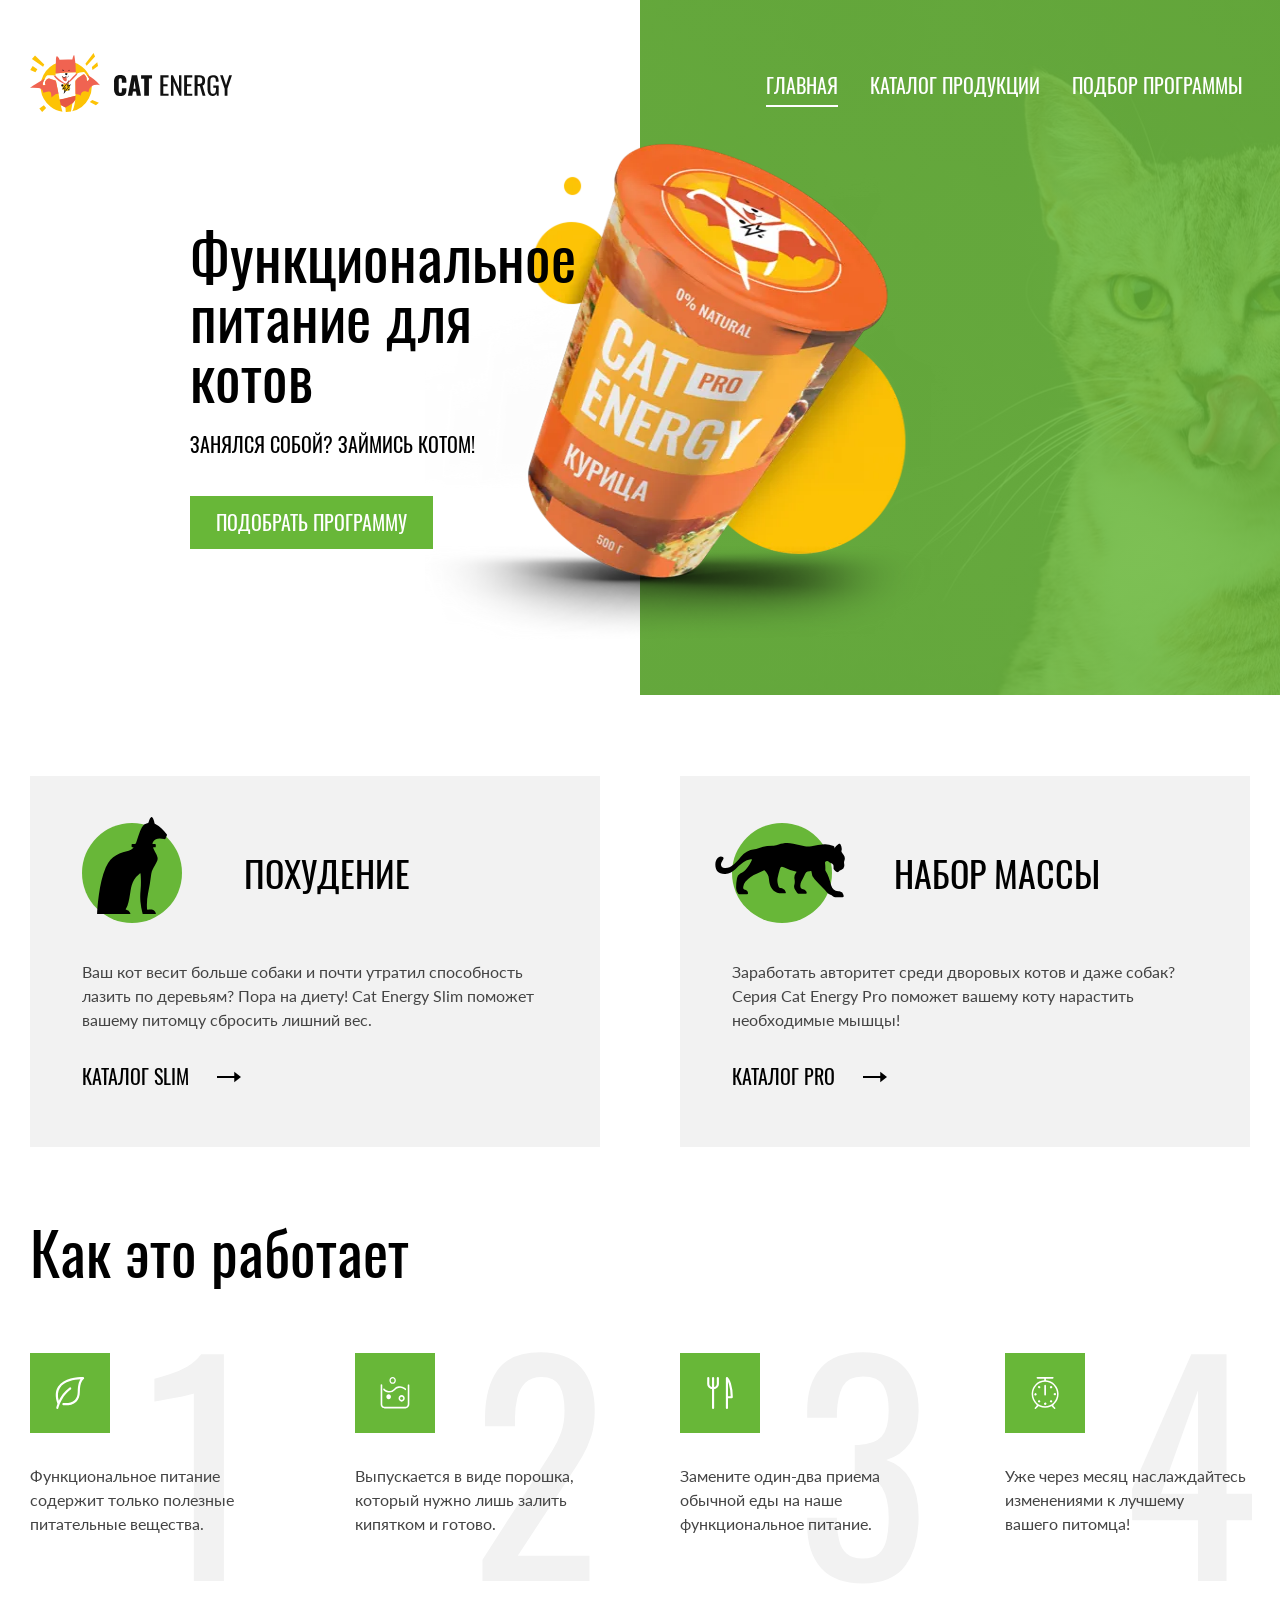
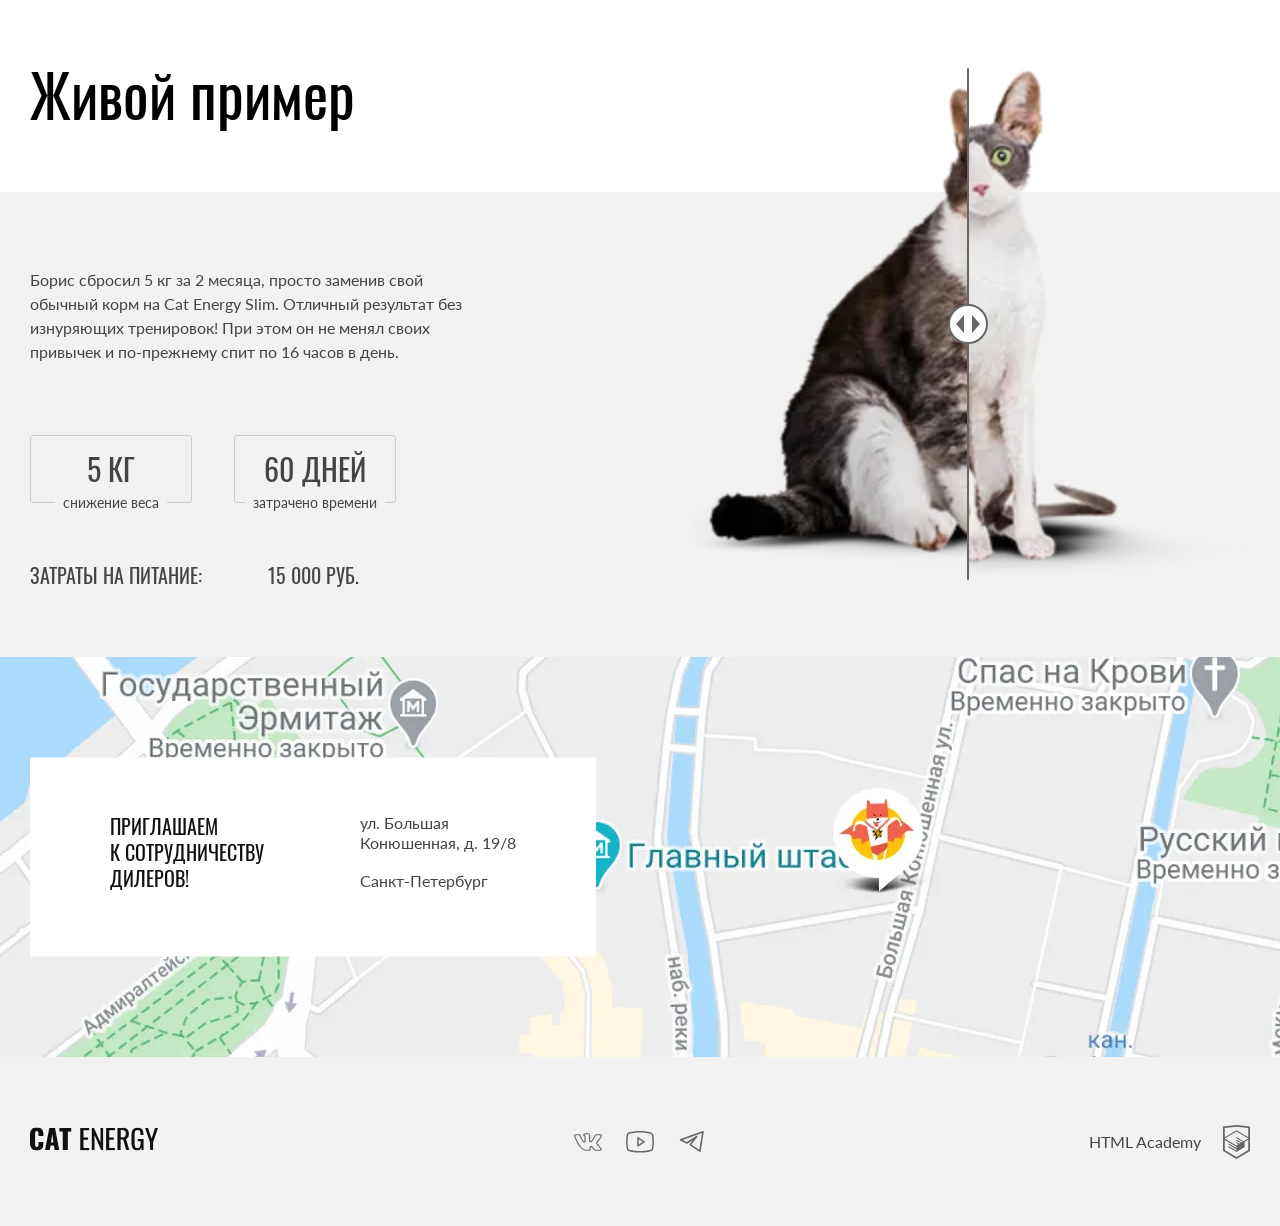
==== commit d98fb771: "Deploying to gh-pages from @ genntanaka/1748441-cat-energy-31@75cacd10c97799c0a1d5cad33ee352621f7b99" ====
--- a/10/index.html
+++ b/10/index.html
@@ -1 +1 @@
-<!DOCTYPE html><html class="page" lang="ru"><head><meta charset="UTF-8"><title>Cat Energy - функциональное питание для котов</title><meta name="viewport" content="width=device-width,initial-scale=1"><link rel="apple-touch-icon" sizes="180x180" href="favicons/apple-touch-icon.png"><link rel="icon" type="image/png" sizes="32x32" href="favicons/favicon-32x32.png"><link rel="icon" type="image/png" sizes="16x16" href="favicons/favicon-16x16.png"><link rel="manifest" href="site.webmanifest"><link rel="mask-icon" href="favicons/safari-pinned-tab.svg" color="#5bbad5"><link rel="preload" href="fonts/lato/Lato-Regular.woff2" type="font/woff2" as="font" crossorigin="anonymous"><link rel="preload" href="fonts/oswald/oswaldregular.woff2" type="font/woff2" as="font" crossorigin="anonymous"><meta name="msapplication-TileColor" content="#da532c"><meta name="theme-color" content="#ffffff"><link rel="stylesheet" href="styles/styles.css"><script src="scripts/index.js" defer="defer"></script></head><body class="page__body no-js"><header class="main-header"><a class="logo logo--header" href="index.html"><picture><source type="image/svg+xml" media="(min-width: 1280px)" srcset="images/logo.svg" width="70" height="59"><source type="image/svg+xml" media="(min-width: 768px)" srcset="images/t-logo.svg" width="60" height="50"><img class="main-header__logo-image" src="images/m-logo.svg" width="33" height="38" alt="Логотип белый кот в оранжевом костюме супер героя"></picture><img class="main-header__logo-text" src="images/logo-text.svg" width="101" height="18" alt="Cat Energy"></a><nav class="main-nav"><button class="main-nav__toggle toggle" type="button" id="toggle"><span class="visually-hidden">Показать или скрыть меню</span></button><ul class="main-nav__list menu-list"><li class="menu-list__item"><a class="menu-list__link menu-list__link--current" href="index.html">Главная</a></li><li class="menu-list__item"><a class="menu-list__link" href="catalog.html">Каталог продукции</a></li><li class="menu-list__item"><a class="menu-list__link" href="#">Подбор программы</a></li></ul></nav></header><main class="main"><section class="hero"><div class="hero__wrapper"><h1 class="hero__title">Функциональное питание для котов</h1><p class="hero__text">Занялся собой? Займись котом!</p><picture><source type="image/webp" width="522" height="499" media="(min-width: 1280px)" srcset="images/hero-jar@1x.webp, images/hero-jar@2x.webp 2x"><source type="image/webp" width="709" height="609" media="(min-width: 768px)" srcset="images/t-hero-jar@1x.webp, images/t-hero-jar@2x.webp 2x"><source type="image/webp" width="280" height="270" srcset="images/m-hero-jar@1x.webp, images/m-hero-jar@2x.webp 2x"><source width="522" height="499" type="image/png" media="(min-width: 1280px)" srcset="images/hero-jar@1x.png, images/hero-jar@2x.png 2x"><source width="709" height="609" type="image/png" media="(min-width: 768px)" srcset="images/t-hero-jar@1x.png, images/t-hero-jar@2x.png 2x"><img class="hero__image" loading="lazy" src="images/m-hero-jar@1x.png" srcset="images/m-hero-jar@2x.png 2x" width="280" height="270" alt="Баночка с питанием для котом со вкусом курицы"></picture><a class="hero__button button button--primary" href="#">подобрать программу</a></div></section><section class="program container"><h2 class="visually-hidden">Типы программ питания</h2><ul class="program__list"><li class="program__item program__item--slim"><p class="program__title">похудение</p><p class="program__text">Ваш кот весит больше собаки и почти утратил способность лазить по деревьям? Пора на диету! Cat Energy Slim поможет вашему питомцу сбросить лишний вес.</p><a class="program__link" href="#">каталог SLIM</a></li><li class="program__item program__item--pro"><p class="program__title">набор массы</p><p class="program__text">Заработать авторитет среди дворовых котов и даже собак? Серия Cat Energy Pro поможет вашему коту нарастить необходимые мышцы!</p><a class="program__link" href="#">каталог PRO</a></li></ul></section><section class="usage container"><h2 class="usage__title title">Как это работает</h2><ul class="usage__list"><li class="usage__item usage__item--health"><p class="usage__text">Функциональное питание содержит только полезные питательные вещества.</p></li><li class="usage__item usage__item--water"><p class="usage__text">Выпускается в виде порошка, который нужно лишь залить кипятком и готово.</p></li><li class="usage__item usage__item--food"><p class="usage__text">Замените один-два приема обычной еды на наше функциональное питание.</p></li><li class="usage__item usage__item--time"><p class="usage__text">Уже через месяц наслаждайтесь изменениями к лучшему вашего&nbsp;питомца!</p></li></ul></section><section class="result"><div class="result__wrapper container"><h2 class="result__title title">Живой пример</h2><p class="result__text">Борис сбросил 5 кг за 2 месяца, просто заменив свой обычный корм на Cat Energy Slim. Отличный результат без изнуряющих тренировок! При этом он не менял своих привычек и по-прежнему спит по 16 часов в день.</p><div class="result_indicators"><dl class="result__list"><div class="result__item"><dt>снижение веса</dt><dd>5&nbsp;кг</dd></div><div class="result__item"><dt>затрачено времени</dt><dd>60&nbsp;дней</dd></div></dl><p class="result__price"><span>Затраты на питание:</span><span>15 000 руб.</span></p></div><div class="result__images result-swipe"><div class="result-swipe__image-comparison"><picture><source type="image/webp" width="560" height="512" media="(min-width: 768px)" srcset="images/t-before-cat@1x.webp, images/t-before-cat@2x.webp 2x"><source type="image/webp" width="280" height="256" srcset="images/m-before-cat@1x.webp, images/m-before-cat@2x.webp 2x"><source width="560" height="512" type="image/png" media="(min-width: 768px)" srcset="images/t-before-cat@1x.png, images/t-before-cat@2x.png 2x"><img class="result-swipe__image-comparison-image-before" loading="lazy" src="images/m-before-cat@1x.png" srcset="images/m-before-cat@2x.png 2x" width="280" height="256" alt="Толстый черно белый кот до приема специального питания"></picture><picture><source type="image/webp" width="560" height="512" media="(min-width: 768px)" srcset="images/t-after-cat@1x.webp, images/t-after-cat@2x.webp 2x"><source type="image/webp" width="280" height="256" srcset="images/m-after-cat@1x.webp, images/m-after-cat@2x.webp 2x"><source width="560" height="512" type="image/png" media="(min-width: 768px)" srcset="images/t-after-cat@1x.png, images/t-after-cat@2x.png 2x"><img class="result-swipe__image-comparison-image-after" loading="lazy" src="images/m-after-cat@1x.png" srcset="images/m-after-cat@2x.png 2x" width="280" height="256" alt="Стройный черно белый кот после приема специально питания"></picture><button class="result-swipe__image-comparison-slider" type="button"><span class="visually-hidden">Ползунок движения влево-вправо для просмотра результатов до и после</span></button></div></div></div></section><section class="contacts"><div class="container"><div class="contacts__container"><h2 class="visually-hidden">Контакты</h2><p class="contacts__invite">приглашаем к&nbsp;сотрудничеству дилеров!</p><address class="contacts__address"><span>ул. Большая Конюшенная, д. 19/8</span> <span>Санкт-Петербург</span></address></div></div><div class="contacts__map map"><iframe src="https://yandex.ru/map-widget/v1/?um=constructor%3A3252c56eb5adceb0eb95f85e9c78e60814960c5e96df7453f6b4fe06bf2d7a68&amp;source=constructor" width="500" height="400"></iframe><picture><source type="image/webp" width="1440" height="400" media="(min-width: 1280px)" srcset="images/map@1x.webp, images/map@2x.webp 2x"><source type="image/webp" width="768" height="400" media="(min-width: 768px)" srcset="images/t-map@1x.webp, images/t-map@2x.webp 2x"><source type="image/webp" width="320" height="362" srcset="images/m-map@1x.webp, images/m-map@2x.webp 2x"><source width="1440" height="400" type="image/png" media="(min-width: 1280px)" srcset="images/map@1x.png, images/map@2x.png 2x"><source width="768" height="400" type="image/png" media="(min-width: 768px)" srcset="images/t-map@1x.png, images/t-map@2x.png 2x"><img class="contacts__images" src="images/m-map@1x.png" loading="lazy" srcset="images/m-map@2x.png 2x" width="320" height="362" alt="карта с маркером по адресу ул. Большая Конюшенная, д. 19/8 Санкт-Петербург"></picture></div></section></main><footer class="main-footer"><div class="main-footer__wrapper container"><a class="logo logo--footer" href="index.html"><img class="main-footer__image" src="images/logo-text.svg" width="128" height="24" alt="Cat Energy"></a><section class="main-footer__social social"><h2 class="visually-hidden">Социальные сети</h2><ul class="social__list"><li class="social__item"><a class="social__link social__link--vk" href="#"><span class="visually-hidden">Вконтакте</span></a></li><li class="social__item"><a class="social__link social__link--youtube" href="#"><span class="visually-hidden">Youtube</span></a></li><li class="social__item"><a class="social__link social__link--tg" href="#"><span class="visually-hidden">Телеграмм</span></a></li></ul></section><a class="main-footer__developer" href="https://htmlacademy.ru/intensive/adaptive">HTML Academy</a></div></footer></body></html>+<!DOCTYPE html><html class="page" lang="ru"><head><meta charset="UTF-8"><title>Cat Energy - функциональное питание для котов</title><meta name="viewport" content="width=device-width,initial-scale=1"><link rel="apple-touch-icon" sizes="180x180" href="favicons/apple-touch-icon.png"><link rel="icon" type="image/png" sizes="32x32" href="favicons/favicon-32x32.png"><link rel="icon" type="image/png" sizes="16x16" href="favicons/favicon-16x16.png"><link rel="manifest" href="site.webmanifest"><link rel="mask-icon" href="favicons/safari-pinned-tab.svg" color="#5bbad5"><link rel="preload" href="fonts/lato/Lato-Regular.woff2" type="font/woff2" as="font" crossorigin="anonymous"><link rel="preload" href="fonts/oswald/oswaldregular.woff2" type="font/woff2" as="font" crossorigin="anonymous"><meta name="msapplication-TileColor" content="#da532c"><meta name="theme-color" content="#ffffff"><link rel="stylesheet" href="styles/styles.css"><script src="scripts/index.js" defer="defer"></script></head><body class="page__body no-js"><header class="main-header"><a class="logo logo--header" href="index.html"><picture><source type="image/svg+xml" media="(min-width: 1280px)" srcset="images/logo.svg" width="70" height="59"><source type="image/svg+xml" media="(min-width: 768px)" srcset="images/t-logo.svg" width="60" height="50"><img class="main-header__logo-image" src="images/m-logo.svg" width="33" height="38" alt="Логотип белый кот в оранжевом костюме супер героя"></picture><img class="main-header__logo-text" src="images/logo-text.svg" width="101" height="18" alt="Cat Energy"></a><nav class="main-nav"><button class="main-nav__toggle toggle" type="button" id="toggle"><span class="visually-hidden">Показать или скрыть меню</span></button><ul class="main-nav__list menu-list"><li class="menu-list__item"><a class="menu-list__link menu-list__link--current" href="index.html">Главная</a></li><li class="menu-list__item"><a class="menu-list__link" href="catalog.html">Каталог продукции</a></li><li class="menu-list__item"><a class="menu-list__link" href="#">Подбор программы</a></li></ul></nav></header><main class="main"><section class="hero"><div class="hero__wrapper"><h1 class="hero__title">Функциональное питание для котов</h1><p class="hero__text">Занялся собой? Займись котом!</p><picture><source type="image/webp" width="522" height="499" media="(min-width: 1280px)" srcset="images/hero-jar@1x.webp, images/hero-jar@2x.webp 2x"><source type="image/webp" width="709" height="609" media="(min-width: 768px)" srcset="images/t-hero-jar@1x.webp, images/t-hero-jar@2x.webp 2x"><source type="image/webp" width="280" height="270" srcset="images/m-hero-jar@1x.webp, images/m-hero-jar@2x.webp 2x"><source width="522" height="499" type="image/png" media="(min-width: 1280px)" srcset="images/hero-jar@1x.png, images/hero-jar@2x.png 2x"><source width="709" height="609" type="image/png" media="(min-width: 768px)" srcset="images/t-hero-jar@1x.png, images/t-hero-jar@2x.png 2x"><img class="hero__image" loading="lazy" src="images/m-hero-jar@1x.png" srcset="images/m-hero-jar@2x.png 2x" width="280" height="270" alt="Баночка с питанием для котом со вкусом курицы"></picture><a class="hero__button button button--primary" href="#">подобрать программу</a></div></section><section class="program container"><h2 class="visually-hidden">Типы программ питания</h2><ul class="program__list"><li class="program__item program__item--slim"><p class="program__title">похудение</p><p class="program__text">Ваш кот весит больше собаки и почти утратил способность лазить по деревьям? Пора на диету! Cat Energy Slim поможет вашему питомцу сбросить лишний вес.</p><a class="program__link" href="#">каталог SLIM</a></li><li class="program__item program__item--pro"><p class="program__title">набор массы</p><p class="program__text">Заработать авторитет среди дворовых котов и даже собак? Серия Cat Energy Pro поможет вашему коту нарастить необходимые мышцы!</p><a class="program__link" href="#">каталог PRO</a></li></ul></section><section class="usage container"><h2 class="usage__title title">Как это работает</h2><ul class="usage__list"><li class="usage__item usage__item--health"><p class="usage__text">Функциональное питание содержит только полезные питательные вещества.</p></li><li class="usage__item usage__item--water"><p class="usage__text">Выпускается в виде порошка, который нужно лишь залить кипятком и готово.</p></li><li class="usage__item usage__item--food"><p class="usage__text">Замените один-два приема обычной еды на наше функциональное питание.</p></li><li class="usage__item usage__item--time"><p class="usage__text">Уже через месяц наслаждайтесь изменениями к лучшему вашего&nbsp;питомца!</p></li></ul></section><section class="result"><div class="result__wrapper container"><h2 class="result__title title">Живой пример</h2><p class="result__text">Борис сбросил 5 кг за 2 месяца, просто заменив свой обычный корм на Cat Energy Slim. Отличный результат без изнуряющих тренировок! При этом он не менял своих привычек и по-прежнему спит по 16 часов в день.</p><div class="result_indicators"><dl class="result__list"><div class="result__item"><dd>5&nbsp;кг</dd><dt>снижение веса</dt></div><div class="result__item"><dd>60&nbsp;дней</dd><dt>затрачено времени</dt></div></dl><p class="result__price"><span>Затраты на питание:</span><span>15 000 руб.</span></p></div><div class="result__images result-swipe"><div class="result-swipe__image-comparison"><picture><source type="image/webp" width="560" height="512" media="(min-width: 768px)" srcset="images/t-before-cat@1x.webp, images/t-before-cat@2x.webp 2x"><source type="image/webp" width="280" height="256" srcset="images/m-before-cat@1x.webp, images/m-before-cat@2x.webp 2x"><source width="560" height="512" type="image/png" media="(min-width: 768px)" srcset="images/t-before-cat@1x.png, images/t-before-cat@2x.png 2x"><img class="result-swipe__image-comparison-image-before" loading="lazy" src="images/m-before-cat@1x.png" srcset="images/m-before-cat@2x.png 2x" width="280" height="256" alt="Толстый черно белый кот до приема специального питания"></picture><picture><source type="image/webp" width="560" height="512" media="(min-width: 768px)" srcset="images/t-after-cat@1x.webp, images/t-after-cat@2x.webp 2x"><source type="image/webp" width="280" height="256" srcset="images/m-after-cat@1x.webp, images/m-after-cat@2x.webp 2x"><source width="560" height="512" type="image/png" media="(min-width: 768px)" srcset="images/t-after-cat@1x.png, images/t-after-cat@2x.png 2x"><img class="result-swipe__image-comparison-image-after" loading="lazy" src="images/m-after-cat@1x.png" srcset="images/m-after-cat@2x.png 2x" width="280" height="256" alt="Стройный черно белый кот после приема специально питания"></picture><button class="result-swipe__image-comparison-slider" type="button"><span class="visually-hidden">Ползунок движения влево-вправо для просмотра результатов до и после</span></button></div></div></div></section><section class="contacts"><div class="container"><div class="contacts__container"><h2 class="visually-hidden">Контакты</h2><p class="contacts__invite">приглашаем к&nbsp;сотрудничеству дилеров!</p><address class="contacts__address"><span>ул. Большая Конюшенная, д. 19/8</span> <span>Санкт-Петербург</span></address></div></div><div class="contacts__map map"><iframe src="https://yandex.ru/map-widget/v1/?um=constructor%3A3252c56eb5adceb0eb95f85e9c78e60814960c5e96df7453f6b4fe06bf2d7a68&amp;source=constructor" width="500" height="400"></iframe><picture><source type="image/webp" width="1440" height="400" media="(min-width: 1280px)" srcset="images/map@1x.webp, images/map@2x.webp 2x"><source type="image/webp" width="768" height="400" media="(min-width: 768px)" srcset="images/t-map@1x.webp, images/t-map@2x.webp 2x"><source type="image/webp" width="320" height="362" srcset="images/m-map@1x.webp, images/m-map@2x.webp 2x"><source width="1440" height="400" type="image/png" media="(min-width: 1280px)" srcset="images/map@1x.png, images/map@2x.png 2x"><source width="768" height="400" type="image/png" media="(min-width: 768px)" srcset="images/t-map@1x.png, images/t-map@2x.png 2x"><img class="contacts__images" src="images/m-map@1x.png" loading="lazy" srcset="images/m-map@2x.png 2x" width="320" height="362" alt="карта с маркером по адресу ул. Большая Конюшенная, д. 19/8 Санкт-Петербург"></picture></div></section></main><footer class="main-footer"><div class="main-footer__wrapper container"><a class="logo logo--footer" href="index.html"><img class="main-footer__image" src="images/logo-text.svg" width="128" height="24" alt="Cat Energy"></a><section class="main-footer__social social"><h2 class="visually-hidden">Социальные сети</h2><ul class="social__list"><li class="social__item"><a class="social__link social__link--vk" href="#"><span class="visually-hidden">Вконтакте</span></a></li><li class="social__item"><a class="social__link social__link--youtube" href="#"><span class="visually-hidden">Youtube</span></a></li><li class="social__item"><a class="social__link social__link--tg" href="#"><span class="visually-hidden">Телеграмм</span></a></li></ul></section><a class="main-footer__developer" href="https://htmlacademy.ru/intensive/adaptive">HTML Academy</a></div></footer></body></html>
--- a/10/styles/styles.css
+++ b/10/styles/styles.css
@@ -1 +1 @@
-:root{--text-basic-color:#444;--text-secondary-color:#000;--text-title-color:#222;--text-light-color:#fff;--basic-background-color:#68b738;--basic-background:#68b738d9;--secondary-background:#f2f2f2;--icon-color:#666;--button-basic:#68b738;--button-secondary:#f2f2f2}@font-face{font-family:Lato;font-weight:400;font-style:normal;src:url(../fonts/lato/Lato-Regular.woff2)format("woff2");font-display:swap}@font-face{font-family:Oswald;font-weight:400;font-style:normal;src:url(../fonts/oswald/oswaldregular.woff2)format("woff2");font-display:swap}.page{height:100%}.page__body{color:var(--text-basic-color,#444);background-color:#fff;flex-direction:column;height:100%;margin:0;font-family:Lato,Arial,sans-serif;font-size:14px;line-height:1.28;display:flex}@media (width>=768px){.page__body{font-size:16px;line-height:1.5}}@media (width>=1280px){.page__body{position:relative}}.page__body.page__body--open{overflow:hidden}.main{flex-grow:1}.visually-hidden{position:fixed;transform:scale(0)}.container{max-width:280px;margin:0 auto}@media (width>=768px){.container{max-width:708px}}@media (width>=1280px){.container{max-width:1220px;margin:0 auto}}.no-js .main-header{flex-direction:column}.no-js .main-nav{width:100%}.no-js .toggle{display:none}.no-js .main-nav__list{display:block}.toggle{background-color:#0000;border:none;padding:0}@media (width>=768px){.toggle{display:none}}.toggle:before{content:"";background-image:url(../icons/stack.svg#menu_open);width:24px;height:24px;display:block}.main-nav--open .toggle:before{background-image:url(../icons/stack.svg#menu_close)}.button{text-transform:uppercase;text-align:center;cursor:pointer;border:none;padding:10px 26px;font-family:Oswald,Arial,sans-serif;font-size:16px;line-height:1.25;text-decoration:none;display:block}.button--primary{background-color:var(--button-basic,#68b738);color:var(--text-light-color,#fff)}.button--primary:active{color:#ffffff4d;background-color:#5eaa2f}.button--primary:hover,.button--primary:focus{background-color:#5eaa2f}.button--secondary{background-color:var(--button-secondary,#f2f2f2);color:var(--text-basic-color,#444)}.button--secondary:active,.button--secondary:hover,.button--secondary:focus{background-color:#ebebeb}.title{color:#000;margin:0 0 40px;font-family:Oswald,Arial,sans-serif;font-size:36px;font-weight:400;line-height:1.11}@media (width>=768px){.title{font-size:60px;line-height:1}}.title--decor{background:#fff;width:-moz-fit-content;width:fit-content;font-size:24px;line-height:1;position:relative;box-shadow:-40px 0 #fff,40px 0 #fff}@media (width>=768px){.title--decor{font-size:32px;line-height:1}}@media (width>=1280px){.title--decor{font-size:40px}}.title--decor:before{content:"";z-index:-1;background:var(--basic-background-color,#68b738);box-shadow:100vw 0 0 0 var(--basic-background-color,#68b738);width:100vw;height:2px;display:block;position:absolute;top:10px;right:0}@media (width>=768px){.title--decor:before{top:14px}}@media (width>=1280px){.title--decor:before{top:16px}}@media (width>=768px){.form{max-width:632px;margin:auto}}@media (width>=1280px){.form{max-width:769px}}.form__text{color:var(--text-secondary-color,#000);text-align:center;margin:0 0 24px;font-family:Oswald,Arial,sans-serif;font-size:16px;line-height:1.5}@media (width>=768px){.form__text{max-width:632px;margin:auto auto 24px;font-size:24px;line-height:1.33}}@media (width>=1280px){.form__text{max-width:750px;margin:auto auto 21px}}.form__wrapper{flex-direction:column;gap:16px;display:flex}@media (width>=768px){.form__wrapper{flex-direction:row;gap:0;max-width:752px;margin:auto}}.form__input{text-transform:uppercase;border:1px solid #cdcdcd;padding:12px;font-family:Oswald,Arial,sans-serif;font-size:20px;line-height:1.48}@media (width>=768px){.form__input{width:353px}}@media (width>=1280px){.form__input{width:479px}}.form__input--error{z-index:1;box-shadow:0 0 0 2px #ff8282}.form__button{width:100%;padding:15px 26px;font-size:20px;line-height:1.3}@media (width>=768px){.form__button{width:256px}}@media (width>=1280px){.form__button{width:261px}}.main-header{z-index:1;justify-content:space-between;align-items:center;padding:11px 20px 12px;display:flex}@media (width>=768px){.main-header{gap:10px;padding:25px 30px 12px}}@media (width>=1280px){.main-header{width:1220px;margin:0 auto;padding-top:53px}}.main-header__logo-image:hover{opacity:.8}.main-header__logo-image:active{opacity:.6}.main-header__logo-image:focus,.main-header__logo-text:hover{opacity:.8}.main-header__logo-text:active{opacity:.6}.main-header__logo-text:focus{opacity:.8}.main-header__logo-text{height:auto;margin:auto}@media (width>=768px){.main-header__logo-text{margin:0}}@media (width>=1280px){.main-header__logo-text{width:118px}}.logo{align-items:center;display:flex}.logo--header{flex-grow:1}@media (width>=768px){.logo--header{gap:13px}}@media (width>=1280px){.logo--header{gap:14px}}.logo--footer{text-align:center;margin-top:40px;margin-bottom:16px;display:block}@media (width>=768px){.logo--footer{margin:0}}.logo--footer:active{opacity:.6}.logo--footer:hover,.logo--footer:focus{opacity:.8}@media (width>=1280px){.main-nav{max-width:50%}}.main-nav__list{display:none}@media (width>=768px){.main-nav__list{flex-wrap:wrap;gap:18px;display:flex}}.main-nav--open .main-nav__list{z-index:10;background-color:#fff;flex-direction:column;align-items:center;width:100%;display:flex;position:fixed;top:65px;left:0}.menu-list{margin:0;padding:0;list-style:none}.menu-list__item{text-align:center;border-top:1px solid #e6e6e6;width:100%}@media (width>=768px){.menu-list__item{border:none;width:auto}}.menu-list__item:last-child{border-bottom:1px solid #e6e6e6}@media (width>=768px){.menu-list__item:last-child{border:none}}.menu-list__link{color:var(--text-secondary-color,#000);text-transform:uppercase;padding-top:22px;padding-bottom:24px;font-family:Oswald,Arial,sans-serif;font-size:20px;line-height:1;text-decoration:none;display:block;position:relative}@media (width>=768px){.menu-list__link{padding:7px;font-size:18px;line-height:1.33}}@media (width>=1280px){.menu-list__link{color:#fff;font-size:20px}}.menu-list__link--current{text-decoration:underline;-webkit-text-decoration-color:var(--button-basic,#68b738);text-decoration-color:var(--button-basic,#68b738);text-underline-offset:11px;text-decoration-thickness:2px}@media (width>=1280px){.menu-list__link--current{text-decoration-color:#fff}}.main-header--inner .menu-list__link--current{-webkit-text-decoration-color:var(--button-basic,#68b738);text-decoration-color:var(--button-basic,#68b738)}.menu-list__link:active{opacity:.3}.menu-list__link:hover,.menu-list__link:focus{opacity:.6}@media (width>=1280px){.main-header--inner .menu-list__link{color:var(--text-secondary-color,#000)}}.hero{color:var(--text-light-color,#fff);text-align:center;position:relative}@media (width>=768px){.hero{color:var(--text-secondary-color,#000);text-align:left;background:0 0;display:block;position:static}}.hero__wrapper{margin:0 auto;padding:0;display:grid}@media (width>=768px){.hero__wrapper{padding:27px 30px 0}}@media (width>=1280px){.hero__wrapper{grid-template-columns:1fr 1fr;max-width:1220px;padding:64px 190px}}.hero__wrapper:before{content:"";background-image:linear-gradient(var(--basic-background,#68b738d9)100%,#fff 100%),url(../images/m-hero-bg@1x.jpg),linear-gradient(to right,#32521e 50%,#2e3e23 50%);background-position:top;background-repeat:no-repeat;background-size:auto 100%;background-color:var(--button-basic,#68b738);z-index:-1;grid-area:1/1/4;display:block;left:0}@media (resolution>=2dppx){.hero__wrapper:before{background-image:linear-gradient(var(--basic-background,#68b738d9)100%,#fff 100%),url(../images/m-hero-bg@1x.jpg),linear-gradient(to right,#32521e 50%,#2e3e23 50%)}}@media (width>=768px){.hero__wrapper:before{color:var(--text-secondary-color,#000);text-align:left;background:0 0;position:static}}@media (width>=1280px){.hero__wrapper:before{background-image:linear-gradient(var(--basic-background,#68b738d9)100%,#68b738),url(../images/hero-bg@1x.jpg),linear-gradient(#2b421c 50%,#2b421c 50%);background-repeat:no-repeat;background-color:var(--button-basic,#68b738);background-size:auto 100%;width:50%;height:695px;position:absolute;top:0;left:auto;right:0}}@media (width>=1280px) and (resolution>=2dppx){.hero__wrapper:before{background-image:linear-gradient(var(--basic-background,#68b738d9)100%,#68b738),url(../images/hero-bg@2x.jpg),linear-gradient(#2b421c 50%,#2b421c 50%)}}.hero picture{display:contents}.hero__title{grid-area:1/1;max-width:396px;margin:0 auto 25px;padding-top:27px;font-family:Oswald,Arial,sans-serif;font-size:36px;font-weight:400;line-height:1;position:relative}@media (width>=768px){.hero__title{max-width:480px;margin-top:20px;margin-bottom:40px;margin-left:90px;padding:0;font-size:60px}}@media (width>=1280px){.hero__title{margin-top:32px;margin-bottom:5px;margin-left:0}}.hero__text{text-transform:uppercase;z-index:2;grid-area:2/1;margin:0 10px 32px;font-family:Oswald,Arial,sans-serif;font-size:14px;line-height:1;position:relative}@media (width>=768px){.hero__text{margin-bottom:50px;margin-left:90px;font-size:20px}}@media (width>=1280px){.hero__text{grid-column:1;margin-bottom:18px;margin-left:0}}.hero__image{vertical-align:middle;grid-area:3/1/5;margin:auto;position:relative}@media (width>=768px){.hero__image{z-index:-1;order:4;margin-top:-28px}}@media (width>=1280px){.hero__image{grid-area:1/2/7/-1;margin-top:-51px;margin-left:-29%}}.hero__button{z-index:1;margin-left:20px;margin-right:20px;position:relative}@media (width>=768px){.hero__button{grid-area:3/1/4/2;width:-moz-fit-content;width:fit-content;margin-left:90px;padding:14px 26px;font-size:20px}}@media (width>=1280px){.hero__button{grid-area:3/1/4;width:max-content;height:-moz-fit-content;height:fit-content;margin-left:0}}.program{padding-top:20px;padding-bottom:5px}@media (width>=768px){.program{padding-top:0}}@media (width>=1280px){.program{padding-top:70px;padding-bottom:26px}}.program__list{flex-direction:column;gap:20px;margin:0;padding:0;list-style:none;display:flex}@media (width>=768px){.program__list{gap:30px}}@media (width>=1280px){.program__list{grid-template-columns:1fr 1fr;gap:80px;display:grid}}.program__item{background-color:var(--secondary-background,#f2f2f2);--bgc:#000;grid-template-rows:auto auto;grid-template-columns:70px auto;padding:21px 20px 22px;display:grid;position:relative}@media (width>=768px){.program__item{grid-template-columns:1fr 200px;align-items:center;column-gap:20px;padding:65px 53px}}@media (width>=1280px){.program__item{grid-template-rows:1fr auto;grid-template-columns:100px 1fr;column-gap:62px;padding:47px 52px 55px}}.program__item:after{content:"";background-color:var(--basic-background-color,#68b738);background-size:50px 50px;border-radius:50%;width:50px;height:50px;display:block;position:absolute;top:25px;left:23px}@media (width>=768px){.program__item:after{grid-area:1/2/4/3;align-self:center;width:200px;height:200px;top:26px;left:-10px;right:0}}@media (width>=1280px){.program__item:after{grid-column:1/2;width:100px;height:100px;top:0;left:0}}.program__item:before{content:"";vertical-align:middle;-webkit-mask-position:50%;mask-position:50%;-webkit-mask-repeat:no-repeat;mask-repeat:no-repeat;-webkit-mask-image:var(--icon-program);mask-image:var(--icon-program);background-color:var(--bgc);z-index:1;display:inline-block;position:relative}@media (width>=768px){.program__item:before{grid-area:1/2/4/3;align-self:center}}.program__item--slim{--icon-program:url(../icons/stack.svg#slim_cat)}.program__item--slim:before{width:36px;height:50px;left:10px}@media (width>=768px){.program__item--slim:before{align-self:flex-start;width:140px;height:194px;top:15px;bottom:19px;left:20px}}@media (width>=1280px){.program__item--slim:before{grid-column:1/2;width:70px;height:97px;top:-6px;left:15px}}.program__item--pro{--icon-program:url(../icons/stack.svg#pro_cat)}.program__item--pro:before{width:67px;height:28px;top:15px;left:-10px}@media (width>=768px){.program__item--pro:before{align-self:flex-start;width:268px;height:112px;top:68px;left:-42px}}@media (width>=1280px){.program__item--pro:before{grid-column:1/2;width:134px;height:56px;top:20px;left:-18px}}.program__title{text-transform:uppercase;color:var(--text-secondary-color,#000);margin:9px 0 0;font-family:Oswald,Arial,sans-serif;font-size:24px;line-height:1.54}@media (width>=768px){.program__title{grid-column:1/2;margin-top:12px;margin-bottom:24px;font-size:36px;line-height:1}}@media (width>=1280px){.program__title{grid-area:1/2/4/3;align-content:center;min-height:100px;margin:0}}.program__text{border-bottom:1px solid #d9d9d9;grid-column:1/-1;margin:0 0 18px;padding-top:26px;padding-bottom:23px}@media (width>=768px){.program__text{border:none;grid-column:1/2;max-width:344px;margin-bottom:56px;padding:0}}@media (width>=1280px){.program__text{grid-column:1/3;max-width:100%;margin-top:37px;margin-bottom:30px}}.program__link{color:var(--text-secondary-color,#000);text-transform:uppercase;grid-column:1/-1;align-items:center;gap:15px;font-family:Oswald,Arial,sans-serif;font-size:16px;line-height:1;text-decoration:none;display:flex}@media (width>=768px){.program__link{grid-column:1/2;gap:25px;font-size:20px}}@media (width>=1280px){.program__link{grid-column:1/-1;gap:28px;line-height:1.48}}.program__link:after{content:"";background-image:url(../icons/stack.svg#arrow);width:24px;height:12px;display:block}.program__link:active{opacity:.6}.usage{padding-top:18px;padding-bottom:49px}@media (width>=768px){.usage{padding-top:37px;padding-bottom:35px}}@media (width>=1280px){.usage{padding-top:48px;padding-bottom:0}}.usage__title{margin:0}.usage__list{flex-direction:column;gap:20px;margin:40px 0 0;padding:0;list-style:none;display:flex}@media (width>=768px){.usage__list{counter-reset:example 0;grid-template-columns:1fr 1fr;gap:37px 59px;margin-top:71px;display:grid}}@media (width>=1280px){.usage__list{grid-template-columns:repeat(4,1fr);gap:80px;margin-top:72px}}.usage__item{align-items:center;gap:20px;display:flex;position:relative}@media (width>=768px){.usage__item{counter-increment:myIndex;flex-direction:column;align-items:flex-start;min-height:280px}.usage__item:after{content:counter(myIndex);color:#f2f2f2;z-index:-1;font-family:Oswald,Arial,sans-serif;font-size:280px;line-height:.73;position:absolute;top:0;left:116px}}@media (width>=1280px){.usage__item:after{line-height:1;top:-38px;right:0}}.usage__item:before{content:"";background-image:var(--icon-usage);background-color:var(--basic-background-color,#68b738);background-position:50%;background-repeat:no-repeat;background-size:30px 32px;align-self:flex-start;min-width:60px;height:60px;display:inline-block}@media (width>=768px){.usage__item:before{width:80px;height:80px}}.usage__item--health{--icon-usage:url(../icons/stack.svg#leaf)}.usage__item--water{--icon-usage:url(../icons/stack.svg#water)}.usage__item--food{--icon-usage:url(../icons/stack.svg#eat)}.usage__item--time{--icon-usage:url(../icons/stack.svg#time)}.usage__text{margin:0}@media (width>=768px){.usage__text{max-width:246px;margin-top:11px}}.result{background-color:#eaeaea;padding-top:25px;padding-bottom:40px}@media (width>=768px){.result{background-image:linear-gradient(to top,var(--secondary-background,#f2f2f2)465px,#fff 465px);padding-top:17px;padding-bottom:101px}}@media (width>=1280px){.result{padding-top:30px;padding-bottom:72px}.result__wrapper{grid-template-columns:1fr 1fr;column-gap:92px;display:grid}}.result__title{margin:0 0 40px}@media (width>=1280px){.result__title{grid-column:1/2;margin:0 0 70px}}.result__text{margin:0 0 20px}@media (width>=768px){.result__text{max-width:706px;margin-bottom:55px;padding-top:19px}}@media (width>=1280px){.result__text{max-width:433px;margin:0;padding-top:75px}}.result__list{text-align:center;justify-content:space-between;gap:32px;display:flex}@media (width>=768px){.result__list{gap:43px;margin:0}}@media (width>=1280px){.result__list{justify-content:normal;gap:42px}}.result__list dt{background-color:#eaeaea;padding-left:10px;padding-right:10px;font-size:12px;line-height:1;position:absolute;top:53px;left:50%;transform:translate(-50%)}@media (width>=768px){.result__list dt{background-color:#fff;min-width:127px;font-size:14px;top:65px}}@media (width>=1280px){.result__list dt{background-color:#f2f2f2;bottom:-7px}}.result__list dd{text-transform:uppercase;box-sizing:border-box;border:1px solid #cdcdcd;border-radius:3px;width:124px;margin:0;padding:17px 0;font-family:Oswald,Arial,sans-serif;font-size:24px;line-height:1}@media (width>=768px){.result__list dd{width:auto;padding:15px 0;font-size:30px;line-height:1.23}}@media (width>=1280px){.result__list dd{padding:15px 18px}}.result__item{max-width:124px;position:relative}@media (width>=768px){.result__item{min-width:162px}}.result__price{text-transform:uppercase;text-align:center;margin:32px 0 0;font-family:Oswald,Arial,sans-serif;font-size:14px;line-height:1.42}@media (width>=768px){.result__price{flex-direction:column;align-self:center;align-items:flex-end;gap:9px;margin:0;font-size:20px;line-height:1;display:flex}}@media (width>=1280px){.result__price{text-align:left;flex-direction:row;align-self:normal;gap:66px;margin-top:10px}}.result__images{width:-moz-fit-content;width:fit-content;margin-top:20px}@media (width>=1280px){.result__images{grid-area:1/2/4/3}}@media (width>=768px){.result_indicators{justify-content:space-between;display:flex}}@media (width>=1280px){.result_indicators{flex-direction:column;align-self:center;gap:55px;padding-top:71px}}.result-swipe{margin:auto;padding-top:19px}@media (width>=768px){.result-swipe{padding-top:107px}}@media (width>=1280px){.result-swipe{padding-top:0}}.result-swipe__image-comparison{grid-template-columns:1fr;display:grid;position:relative}.result-swipe__image-comparison picture{display:contents}.result-swipe__image-comparison-image-before,.result-swipe__image-comparison-image-after{grid-area:1/1/-1/-1}.result-swipe__image-comparison-image-before{-webkit-clip-path:inset(0 50% 0 0);clip-path:inset(0 50% 0 0)}.result-swipe__image-comparison-image-after{-webkit-clip-path:inset(0 0 0 50%);clip-path:inset(0 0 0 50%)}.result-swipe__image-comparison-slider{background-color:var(--icon-color,#666);cursor:col-resize;border:none;border-radius:2px;outline:none;width:2px;height:100%;padding:0;position:absolute;top:50%;left:50%;transform:translate(-50%,-50%)}.result-swipe__image-comparison-slider:before{content:"";border:2px solid var(--icon-color,#666);box-sizing:border-box;background-color:#fff;border-radius:50%;width:40px;height:40px;position:absolute;top:calc(50% - 20px);left:-19px}.result-swipe__image-comparison-slider:after{content:"";background-color:var(--icon-color,#666);width:24px;height:18px;display:block;position:absolute;top:calc(50% - 9px);left:-11px;-webkit-mask-image:url(../icons/stack.svg#resize);mask-image:url(../icons/stack.svg#resize)}.result-swipe__image-comparison-slider:hover,.result-swipe__image-comparison-slider:focus,.result-swipe__image-comparison-slider:hover:after,.result-swipe__image-comparison-slider:focus:after{background-color:var(--button-basic,#68b738)}.result-swipe__image-comparison-slider:hover:before,.result-swipe__image-comparison-slider:focus:before{border:2px solid var(--button-basic,#68b738)}.result-swipe__image-comparison-slider:active,.result-swipe__image-comparison-slider:active:after{opacity:.6}.contacts{position:relative}@media (width>=768px){.contacts{background-color:var(--secondary-background,#f2f2f2)}}.contacts__container{z-index:1;justify-content:space-between;align-items:center;max-width:280px;margin:0 auto;padding-top:27px;padding-bottom:25px;display:flex}@media (width>=768px){.contacts__container{background-color:var(--secondary-background,#f2f2f2);max-width:708px;margin-left:-30px;margin-right:-30px;padding:61px 70px}}@media (width>=1280px){.contacts__container{background-color:#fff;gap:87px;max-width:1220px;margin:0;padding:55px 76px 66px 80px;position:absolute;top:50%;transform:translateY(-50%)}}.contacts__invite{text-transform:uppercase;color:#111;margin:0;font-family:Oswald,Arial,sans-serif;font-size:16px;line-height:1.25}@media (width>=768px){.contacts__invite{max-width:120px;font-size:20px;line-height:1.3}}@media (width>=1280px){.contacts__invite{max-width:163px}}.contacts__address{margin-left:16px;font-style:normal;line-height:1.42}@media (width>=768px){.contacts__address{text-align:right;flex-direction:column;gap:18px;max-width:160px;line-height:1.25;display:flex}}@media (width>=1280px){.contacts__address{text-align:left;margin:0}}.contacts__images{object-fit:cover;width:100%;display:block}.contacts__map{position:relative}.contacts__map iframe{border:none;width:100%;height:362px;position:absolute;top:0}@media (width>=768px){.contacts__map iframe{height:400px}}.main-footer{background-color:var(--secondary-background,#f2f2f2)}@media (width>=768px){.main-footer{justify-content:space-between;align-items:center;min-height:152px;display:flex}}@media (width>=1280px){.main-footer{justify-content:space-between;align-items:center;min-height:169px;display:flex}}@media (width>=768px){.main-footer__wrapper{justify-content:space-between;align-items:center;gap:10px;width:100%;min-height:152px;display:flex}}@media (width>=1280px){.main-footer__wrapper{min-height:169px}}.main-footer__social{border-top:1px solid #d9d9d9;border-bottom:1px solid #d9d9d9;padding-top:19px;padding-bottom:19px}@media (width>=768px){.main-footer__social{border:none;padding:0}}.main-footer__developer{color:var(--text-basic-color,#444);justify-content:space-between;align-items:center;margin-top:20px;margin-bottom:40px;font-size:16px;line-height:1.25;text-decoration:none;display:flex}@media (width>=768px){.main-footer__developer{gap:22px;margin:0;padding:0}}.main-footer__developer:after{content:"";vertical-align:middle;background-color:var(--icon-color,#666);width:27px;height:34px;display:inline-block;-webkit-mask-image:url(../icons/stack.svg#html_academy);mask-image:url(../icons/stack.svg#html_academy);-webkit-mask-position:50%;mask-position:50%;-webkit-mask-repeat:no-repeat;mask-repeat:no-repeat}.main-footer__developer:active{opacity:.3}.main-footer__developer:hover:after{background-color:#68b738}.main-footer__developer:active:after{opacity:.3;background-color:#68b738}.main-footer__developer:focus:after{background-color:#68b738}@media (width>=768px){.social{padding-left:33px}}.social__list{flex-wrap:wrap;justify-content:center;gap:28px;margin:0 auto;padding:0;list-style:none;display:flex}@media (width>=768px){.social__list{gap:24px}}.social__link{--bgc:var(--icon-color,#666);justify-content:center;align-items:center;width:28px;height:22px;display:flex}.social__link:before{content:"";vertical-align:middle;-webkit-mask-position:50%;mask-position:50%;-webkit-mask-repeat:no-repeat;mask-repeat:no-repeat;-webkit-mask-image:var(--icon-social);mask-image:var(--icon-social);background-color:var(--bgc);width:28px;height:22px;display:inline-block}.social__link:hover{--bgc:#68b738}.social__link:active{--bgc:#68b738;opacity:.3}.social__link:focus{--bgc:#68b738}.social__link--vk{--icon-social:url(../icons/stack.svg#soc_vk)}.social__link--youtube{--icon-social:url(../icons/stack.svg#soc_yt)}.social__link--tg{--icon-social:url(../icons/stack.svg#soc_tg)}.catalog{padding-top:27px}@media (width>=768px){.catalog{padding-top:47px;padding-bottom:37px}}@media (width>=1280px){.catalog{padding-top:58px}}.catalog__title{line-height:1}.catalog__list{flex-direction:column;margin:0;padding:0;list-style:none;display:flex}@media (width>=768px){.catalog__list{grid-template-columns:1fr 1fr;gap:66px 60px;padding-top:50px;display:grid}}@media (width>=1280px){.catalog__list{grid-template-columns:repeat(4,1fr);gap:63px 80px;padding-top:45px}}.catalog__item{position:relative}.catalog__item:before{content:"";background-color:#ebebeb;width:100vw;height:1px;position:absolute;top:0;right:0;box-shadow:100vw 0 #ebebeb}@media (width>=768px){.catalog__item:before{content:none}}.catalog__item:last-child:after{content:"";background-color:#ebebeb;width:100vw;height:1px;position:absolute;bottom:0;right:0;box-shadow:100vw 0 #ebebeb}@media (width>=768px){.catalog__item:last-child:after{content:none}.catalog__item--outline{grid-template-rows:75px 1fr;display:grid}}@media (width>=1280px){.catalog__item--outline{grid-template-rows:78px 1fr}}.cart{grid-template-columns:50% 1fr;padding:20px 0 22px;display:grid}@media (width>=768px){.cart{background-image:linear-gradient(#fff 75px,var(--secondary-background,#f2f2f2)75px);grid-template-rows:75px auto 1fr;grid-template-columns:1fr;padding:10px 37px 40px}}@media (width>=1280px){.cart{background-image:linear-gradient(#fff 78px,var(--secondary-background,#f2f2f2)78px);padding:10px 38px 40px}}.cart__link-image{grid-row:1/3;justify-self:center;align-items:center;height:107px;display:flex}@media (width>=768px){.cart__link-image{height:210px;margin-bottom:19px}}@media (width>=1280px){.cart__link-image{margin-bottom:11px}}.cart__link-image picture{display:contents}.cart__image{object-fit:contain}.cart__link-title{color:var(--text-title-color,#222);text-transform:uppercase;font-family:Oswald,Arial,sans-serif;font-size:16px;line-height:1.25;text-decoration:none}@media (width>=768px){.cart__link-title{text-align:center;justify-self:center;max-width:135px;font-size:20px;line-height:1.2}}.cart__link-title:active{opacity:.6}.cart__link-title:hover,.cart__link-title:focus{opacity:.8}.cart__title{max-width:95px;margin:3px 0 14px}@media (width>=768px){.cart__title{max-width:130px;margin:0 0 17px}}@media (width>=1280px){.cart__title{margin:0 0 25px}}.cart__characteristics{color:var(--text-basic-color,#444);margin:0;font-size:12px;line-height:1.33}@media (width>=768px){.cart__characteristics{font-size:16px;line-height:1.25}}.cart__value{justify-content:space-between;gap:5px;display:flex}@media (width>=768px){.cart__value{margin-bottom:8px;padding-bottom:4px;box-shadow:0 1px #cdcdcd}}@media (width>=1280px){.cart__value{margin-bottom:6px;padding-bottom:6px}}.cart__value dd{margin:0}.cart__button{grid-column:1/-1;width:100%;margin-top:20px}@media (width>=768px){.cart__button{margin-top:25px}}@media (width>=1280px){.cart__button{margin-top:30px}}.pagination{padding-top:25px;padding-bottom:25px}@media (width>=768px){.pagination{border:2px solid #f2f2f2;flex-direction:column;grid-row:2/-1;padding:50px 37px 40px;display:flex}}.pagination__title{text-align:center;text-transform:uppercase;color:#111;margin:0 0 8px;font-family:Oswald,Arial,sans-serif;font-size:16px;line-height:1.25}@media (width>=768px){.pagination__title{max-width:175px;margin:auto auto 23px;font-size:20px;line-height:1.2}}@media (width>=1280px){.pagination__title{margin:0}}.pagination__title:before{content:"";background-color:#0000;background-image:linear-gradient(#d3d3d3,#d3d3d3),linear-gradient(#d3d3d3,#d3d3d3);background-position:50%;background-repeat:no-repeat;background-size:100% 2px,2px 100%;background-attachment:scroll,scroll;background-origin:padding-box,padding-box;background-clip:border-box,border-box;width:30px;height:30px;margin:0 auto 23px;display:block}@media (width>=768px){.pagination__title:before{width:60px;height:60px;margin:0 auto 50px}}@media (width>=1280px){.pagination__title:before{margin:0 auto 40px}}.pagination__text{text-align:center;color:var(--text-basic-color,#444);margin:0;font-size:12px;line-height:1.33}@media (width>=768px){.pagination__text{max-width:175px;margin:26px auto auto;font-size:16px;line-height:1.12}}.pagination__button{width:100%;margin-top:21px}.upsell{padding-top:27px}@media (width>=768px){.upsell{padding-top:37px;padding-bottom:40px}}@media (width>=1280px){.upsell{grid-template-columns:1fr 245px;column-gap:80px;padding-bottom:53px;display:grid}}.upsell__list{margin:0;padding:0 0 35px;list-style:none}@media (width>=768px){.upsell__list{border:1px solid #cdcdcd;padding:0}}@media (width>=1280px){.upsell__list{border:none;padding:0}}@media (width>=768px){.upsell__wrapper{grid-template-columns:335px 1fr;padding-bottom:14px;display:grid}}@media (width>=1280px){.upsell__wrapper{grid-template-columns:323px 1fr;align-items:center;width:100%;padding-bottom:0}}.upsell__item{border-bottom:1px solid #cdcdcd;padding-top:13px;padding-bottom:19px;display:block}@media (width>=768px){.upsell__item{padding:26px 37px 28px}}@media (width>=1280px){.upsell__item{justify-content:space-between;gap:10px;padding:13px 0 18px;display:flex}.upsell__item:first-child{border-top:1px solid #cdcdcd}}.upsell__item:last-child{border-bottom:none}@media (width>=1280px){.upsell__item:last-child{border-bottom:1px solid #cdcdcd}}.upsell__main-title{margin-bottom:39px}@media (width>=768px){.upsell__main-title{margin-bottom:80px;margin-left:40px}}@media (width>=1280px){.upsell__main-title{grid-column:1/-1;margin-left:0}}.upsell__title{color:var(--text-title-color,#222);text-transform:uppercase;margin:0;font-family:Oswald,Arial,sans-serif;font-size:16px;line-height:1}@media (width>=768px){.upsell__title{font-size:20px}}@media (width>=1280px){.upsell__title{font-size:20px}}.upsell_characteristics{color:var(--text-basic-color,#444);justify-content:space-between;margin:13px 1px;font-size:14px;line-height:1;display:flex}@media (width>=768px){.upsell_characteristics{justify-content:end;margin:0;font-size:16px;line-height:1.25}}@media (width>=1280px){.upsell_characteristics{justify-content:space-between;margin:0}}.upsell__weight{margin:0}@media (width>=768px){.upsell__weight{text-align:right}}.upsell__price{margin:0}@media (width>=768px){.upsell__price{text-align:right;min-width:93px}}@media (width>=1280px){.upsell__price{text-align:left;min-width:75px}}.upsell_button{width:100%}@media (width>=768px){.upsell_button{margin-top:10px}}@media (width>=1280px){.upsell_button{max-width:244px;margin:0}}.gifts{background-image:url(../images/m-gift-bg@1x.png);background-position:50%;background-repeat:no-repeat;background-size:cover;padding:43px 55px;position:relative}@media (resolution>=2dppx){.gifts{background-image:url(../images/gift-bg@2x.png)}}@media (width>=768px){.gifts{background-image:url(../images/t-gift-bg@1x.png);justify-content:space-between;align-items:center;margin-top:70px;padding:60px 77px;display:flex}}@media (width>=768px) and (resolution>=2dppx){.gifts{background-image:url(../images/t-gift-bg@2x.png)}}@media (width>=1280px){.gifts{background-image:url(../images/gift-bg@1x.png);flex-direction:column;margin-top:0;padding:55px 45px}}@media (width>=1280px) and (resolution>=2dppx){.gifts{background-image:url(../images/gift-bg@2x.png)}}.gifts:after{content:"";background-color:var(--basic-background,#68b738d9);width:100%;height:100%;display:block;position:absolute;top:0;left:0}.gifts:before{content:"";z-index:1;background-image:url(../icons/stack.svg#icon_gift);background-position:50%;background-repeat:no-repeat;background-size:contain;width:100%;height:80px;margin:15px auto 50px;display:block;position:relative}@media (width>=768px){.gifts:before{width:80px;height:80px;margin:0}}.gifts__text{color:var(--text-light-color,#fff);text-align:center;z-index:1;max-width:180px;margin:0;font-size:16px;line-height:1.25;position:relative}@media (width>=768px){.gifts__text{text-align:left;max-width:209px}}@media (width>=1280px){.gifts__text{text-align:center}}.subscribe{padding-top:40px;padding-bottom:45px}@media (width>=768px){.subscribe{padding-top:40px;padding-bottom:80px}}@media (width>=1280px){.subscribe{padding-top:41px;padding-bottom:106px}}.subscribe__title{margin-bottom:33px}@media (width>=768px){.subscribe__title{margin-bottom:66px;margin-left:40px}}@media (width>=1280px){.subscribe__title{margin-bottom:72px;margin-left:0}}+:root{--text-basic-color:#444;--text-secondary-color:#000;--text-title-color:#222;--text-light-color:#fff;--basic-background-color:#68b738;--basic-background:#68b738d9;--secondary-background:#f2f2f2;--icon-color:#666;--button-basic:#68b738;--button-secondary:#f2f2f2}@font-face{font-family:Lato;font-weight:400;font-style:normal;src:url(../fonts/lato/Lato-Regular.woff2)format("woff2");font-display:swap}@font-face{font-family:Oswald;font-weight:400;font-style:normal;src:url(../fonts/oswald/oswaldregular.woff2)format("woff2");font-display:swap}.page{height:100%}.page__body{color:var(--text-basic-color,#444);background-color:#fff;flex-direction:column;height:100%;margin:0;font-family:Lato,Arial,sans-serif;font-size:14px;line-height:1.28;display:flex}@media (width>=768px){.page__body{font-size:16px;line-height:1.5}}@media (width>=1280px){.page__body{position:relative}}.page__body.page__body--open{overflow:hidden}.main{flex-grow:1}.visually-hidden{position:fixed;transform:scale(0)}.container{max-width:280px;margin:0 auto}@media (width>=768px){.container{max-width:708px}}@media (width>=1280px){.container{max-width:1220px;margin:0 auto}}.no-js .main-header{flex-direction:column}.no-js .main-nav{width:100%}.no-js .toggle{display:none}.no-js .main-nav__list{display:block}.toggle{background-color:#0000;border:none;padding:0}@media (width>=768px){.toggle{display:none}}.toggle:before{content:"";background-image:url(../icons/stack.svg#menu_open);width:24px;height:24px;display:block}.main-nav--open .toggle:before{background-image:url(../icons/stack.svg#menu_close)}.button{text-transform:uppercase;text-align:center;cursor:pointer;border:none;padding:10px 26px;font-family:Oswald,Arial,sans-serif;font-size:16px;line-height:1.25;text-decoration:none;display:block}.button--primary{background-color:var(--button-basic,#68b738);color:var(--text-light-color,#fff)}.button--primary:active{color:#ffffff4d;background-color:#5eaa2f}.button--primary:hover,.button--primary:focus{background-color:#5eaa2f}.button--secondary{background-color:var(--button-secondary,#f2f2f2);color:var(--text-basic-color,#444)}.button--secondary:active,.button--secondary:hover,.button--secondary:focus{background-color:#ebebeb}.title{color:#000;margin:0 0 40px;font-family:Oswald,Arial,sans-serif;font-size:36px;font-weight:400;line-height:1.11}@media (width>=768px){.title{font-size:60px;line-height:1}}.title--decor{background:#fff;width:-moz-fit-content;width:fit-content;font-size:24px;line-height:1;position:relative;box-shadow:-40px 0 #fff,40px 0 #fff}@media (width>=768px){.title--decor{font-size:32px;line-height:1}}@media (width>=1280px){.title--decor{font-size:40px}}.title--decor:before{content:"";z-index:-1;background:var(--basic-background-color,#68b738);box-shadow:100vw 0 0 0 var(--basic-background-color,#68b738);width:100vw;height:2px;display:block;position:absolute;top:10px;right:0}@media (width>=768px){.title--decor:before{top:14px}}@media (width>=1280px){.title--decor:before{top:16px}}@media (width>=768px){.form{max-width:632px;margin:auto}}@media (width>=1280px){.form{max-width:769px}}.form__text{color:var(--text-secondary-color,#000);text-align:center;margin:0 0 24px;font-family:Oswald,Arial,sans-serif;font-size:16px;line-height:1.5}@media (width>=768px){.form__text{max-width:632px;margin:auto auto 24px;font-size:24px;line-height:1.33}}@media (width>=1280px){.form__text{max-width:750px;margin:auto auto 21px}}.form__wrapper{flex-direction:column;gap:16px;display:flex}@media (width>=768px){.form__wrapper{flex-direction:row;gap:0;max-width:752px;margin:auto}}.form__input{text-transform:uppercase;border:1px solid #cdcdcd;padding:12px;font-family:Oswald,Arial,sans-serif;font-size:20px;line-height:1.48}@media (width>=768px){.form__input{width:353px}}@media (width>=1280px){.form__input{width:479px}}.form__input--error{z-index:1;box-shadow:0 0 0 2px #ff8282}.form__button{width:100%;padding:15px 26px;font-size:20px;line-height:1.3}@media (width>=768px){.form__button{width:256px}}@media (width>=1280px){.form__button{width:261px}}.main-header{z-index:1;justify-content:space-between;align-items:center;padding:11px 20px 12px;display:flex}@media (width>=768px){.main-header{gap:10px;padding:25px 30px 12px}}@media (width>=1280px){.main-header{width:1220px;margin:0 auto;padding-top:53px}}.main-header__logo-image:hover{opacity:.8}.main-header__logo-image:active{opacity:.6}.main-header__logo-image:focus,.main-header__logo-text:hover{opacity:.8}.main-header__logo-text:active{opacity:.6}.main-header__logo-text:focus{opacity:.8}.main-header__logo-text{height:auto;margin:auto}@media (width>=768px){.main-header__logo-text{margin:0}}@media (width>=1280px){.main-header__logo-text{width:118px}}.logo{align-items:center;display:flex}.logo--header{flex-grow:1}@media (width>=768px){.logo--header{gap:13px}}@media (width>=1280px){.logo--header{gap:14px}}.logo--footer{text-align:center;margin-top:40px;margin-bottom:16px;display:block}@media (width>=768px){.logo--footer{margin:0}}.logo--footer:active{opacity:.6}.logo--footer:hover,.logo--footer:focus{opacity:.8}@media (width>=1280px){.main-nav{max-width:50%}}.main-nav__list{display:none}@media (width>=768px){.main-nav__list{flex-wrap:wrap;gap:18px;display:flex}}.main-nav--open .main-nav__list{z-index:10;background-color:#fff;flex-direction:column;align-items:center;width:100%;display:flex;position:fixed;top:65px;left:0}.menu-list{margin:0;padding:0;list-style:none}.menu-list__item{text-align:center;border-top:1px solid #e6e6e6;width:100%}@media (width>=768px){.menu-list__item{border:none;width:auto}}.menu-list__item:last-child{border-bottom:1px solid #e6e6e6}@media (width>=768px){.menu-list__item:last-child{border:none}}.menu-list__link{color:var(--text-secondary-color,#000);text-transform:uppercase;padding-top:22px;padding-bottom:24px;font-family:Oswald,Arial,sans-serif;font-size:20px;line-height:1;text-decoration:none;display:block;position:relative}@media (width>=768px){.menu-list__link{padding:7px;font-size:18px;line-height:1.33}}@media (width>=1280px){.menu-list__link{color:#fff;font-size:20px}}.menu-list__link--current{text-decoration:underline;-webkit-text-decoration-color:var(--button-basic,#68b738);text-decoration-color:var(--button-basic,#68b738);text-underline-offset:11px;text-decoration-thickness:2px}@media (width>=1280px){.menu-list__link--current{text-decoration-color:#fff}}.main-header--inner .menu-list__link--current{-webkit-text-decoration-color:var(--button-basic,#68b738);text-decoration-color:var(--button-basic,#68b738)}.menu-list__link:active{opacity:.3}.menu-list__link:hover,.menu-list__link:focus{opacity:.6}@media (width>=1280px){.main-header--inner .menu-list__link{color:var(--text-secondary-color,#000)}}.hero{color:var(--text-light-color,#fff);text-align:center;position:relative}@media (width>=768px){.hero{color:var(--text-secondary-color,#000);text-align:left;background:0 0;display:block;position:static}}.hero__wrapper{margin:0 auto;padding:0;display:grid}@media (width>=768px){.hero__wrapper{padding:27px 30px 0}}@media (width>=1280px){.hero__wrapper{grid-template-columns:1fr 1fr;max-width:1220px;padding:64px 190px}}.hero__wrapper:before{content:"";background-image:linear-gradient(var(--basic-background,#68b738d9)100%,#fff 100%),url(../images/m-hero-bg@1x.jpg),linear-gradient(to right,#32521e 50%,#2e3e23 50%);background-position:top;background-repeat:no-repeat;background-size:auto 100%;background-color:var(--button-basic,#68b738);z-index:-1;grid-area:1/1/4;display:block;left:0}@media (resolution>=2dppx){.hero__wrapper:before{background-image:linear-gradient(var(--basic-background,#68b738d9)100%,#fff 100%),url(../images/m-hero-bg@1x.jpg),linear-gradient(to right,#32521e 50%,#2e3e23 50%)}}@media (width>=768px){.hero__wrapper:before{color:var(--text-secondary-color,#000);text-align:left;background:0 0;position:static}}@media (width>=1280px){.hero__wrapper:before{background-image:linear-gradient(var(--basic-background,#68b738d9)100%,#68b738),url(../images/hero-bg@1x.jpg),linear-gradient(#2b421c 50%,#2b421c 50%);background-repeat:no-repeat;background-color:var(--button-basic,#68b738);background-size:auto 100%;width:50%;height:695px;position:absolute;top:0;left:auto;right:0}}@media (width>=1280px) and (resolution>=2dppx){.hero__wrapper:before{background-image:linear-gradient(var(--basic-background,#68b738d9)100%,#68b738),url(../images/hero-bg@2x.jpg),linear-gradient(#2b421c 50%,#2b421c 50%)}}.hero picture{display:contents}.hero__title{grid-area:1/1;max-width:396px;margin:0 auto 25px;padding-top:27px;font-family:Oswald,Arial,sans-serif;font-size:36px;font-weight:400;line-height:1;position:relative}@media (width>=768px){.hero__title{max-width:480px;margin-top:20px;margin-bottom:40px;margin-left:90px;padding:0;font-size:60px}}@media (width>=1280px){.hero__title{margin-top:32px;margin-bottom:5px;margin-left:0}}.hero__text{text-transform:uppercase;z-index:2;grid-area:2/1;margin:0 10px 32px;font-family:Oswald,Arial,sans-serif;font-size:14px;line-height:1;position:relative}@media (width>=768px){.hero__text{margin-bottom:50px;margin-left:90px;font-size:20px}}@media (width>=1280px){.hero__text{grid-column:1;margin-bottom:18px;margin-left:0}}.hero__image{vertical-align:middle;grid-area:3/1/5;margin:auto;position:relative}@media (width>=768px){.hero__image{z-index:-1;order:4;margin-top:-28px}}@media (width>=1280px){.hero__image{grid-area:1/2/7/-1;margin-top:-51px;margin-left:-29%}}.hero__button{z-index:1;margin-left:20px;margin-right:20px;position:relative}@media (width>=768px){.hero__button{grid-area:3/1/4/2;width:-moz-fit-content;width:fit-content;margin-left:90px;padding:14px 26px;font-size:20px}}@media (width>=1280px){.hero__button{grid-area:3/1/4;width:max-content;height:-moz-fit-content;height:fit-content;margin-left:0}}.program{padding-top:20px;padding-bottom:5px}@media (width>=768px){.program{padding-top:0}}@media (width>=1280px){.program{padding-top:70px;padding-bottom:26px}}.program__list{flex-direction:column;gap:20px;margin:0;padding:0;list-style:none;display:flex}@media (width>=768px){.program__list{gap:30px}}@media (width>=1280px){.program__list{grid-template-columns:1fr 1fr;gap:80px;display:grid}}.program__item{background-color:var(--secondary-background,#f2f2f2);--bgc:#000;grid-template-rows:auto auto;grid-template-columns:70px auto;padding:21px 20px 22px;display:grid;position:relative}@media (width>=768px){.program__item{grid-template-columns:1fr 200px;align-items:center;column-gap:20px;padding:65px 53px}}@media (width>=1280px){.program__item{grid-template-rows:1fr auto;grid-template-columns:100px 1fr;column-gap:62px;padding:47px 52px 55px}}.program__item:after{content:"";background-color:var(--basic-background-color,#68b738);background-size:50px 50px;border-radius:50%;width:50px;height:50px;display:block;position:absolute;top:25px;left:23px}@media (width>=768px){.program__item:after{grid-area:1/2/4/3;align-self:center;width:200px;height:200px;top:26px;left:-10px;right:0}}@media (width>=1280px){.program__item:after{grid-column:1/2;width:100px;height:100px;top:0;left:0}}.program__item:before{content:"";vertical-align:middle;-webkit-mask-position:50%;mask-position:50%;-webkit-mask-repeat:no-repeat;mask-repeat:no-repeat;-webkit-mask-image:var(--icon-program);mask-image:var(--icon-program);background-color:var(--bgc);z-index:1;display:inline-block;position:relative}@media (width>=768px){.program__item:before{grid-area:1/2/4/3;align-self:center}}.program__item--slim{--icon-program:url(../icons/stack.svg#slim_cat)}.program__item--slim:before{width:36px;height:50px;left:10px}@media (width>=768px){.program__item--slim:before{align-self:flex-start;width:140px;height:194px;top:15px;bottom:19px;left:20px}}@media (width>=1280px){.program__item--slim:before{grid-column:1/2;width:70px;height:97px;top:-6px;left:15px}}.program__item--pro{--icon-program:url(../icons/stack.svg#pro_cat)}.program__item--pro:before{width:67px;height:28px;top:15px;left:-10px}@media (width>=768px){.program__item--pro:before{align-self:flex-start;width:268px;height:112px;top:68px;left:-42px}}@media (width>=1280px){.program__item--pro:before{grid-column:1/2;width:134px;height:56px;top:20px;left:-18px}}.program__title{text-transform:uppercase;color:var(--text-secondary-color,#000);margin:9px 0 0;font-family:Oswald,Arial,sans-serif;font-size:24px;line-height:1.54}@media (width>=768px){.program__title{grid-column:1/2;margin-top:12px;margin-bottom:24px;font-size:36px;line-height:1}}@media (width>=1280px){.program__title{grid-area:1/2/4/3;align-content:center;min-height:100px;margin:0}}.program__text{border-bottom:1px solid #d9d9d9;grid-column:1/-1;margin:0 0 18px;padding-top:26px;padding-bottom:23px}@media (width>=768px){.program__text{border:none;grid-column:1/2;max-width:344px;margin-bottom:56px;padding:0}}@media (width>=1280px){.program__text{grid-column:1/3;max-width:100%;margin-top:37px;margin-bottom:30px}}.program__link{color:var(--text-secondary-color,#000);text-transform:uppercase;grid-column:1/-1;align-items:center;gap:15px;font-family:Oswald,Arial,sans-serif;font-size:16px;line-height:1;text-decoration:none;display:flex}@media (width>=768px){.program__link{grid-column:1/2;gap:25px;font-size:20px}}@media (width>=1280px){.program__link{grid-column:1/-1;gap:28px;line-height:1.48}}.program__link:after{content:"";background-image:url(../icons/stack.svg#arrow);background-position:-8px;background-repeat:no-repeat;width:32px;height:12px;display:block}.program__link:hover:after,.program__link:focus:after{background-position:0}.program__link:active{opacity:.6}.usage{padding-top:18px;padding-bottom:49px}@media (width>=768px){.usage{padding-top:37px;padding-bottom:35px}}@media (width>=1280px){.usage{padding-top:48px;padding-bottom:0}}.usage__title{margin:0}.usage__list{flex-direction:column;gap:20px;margin:40px 0 0;padding:0;list-style:none;display:flex}@media (width>=768px){.usage__list{counter-reset:example 0;grid-template-columns:1fr 1fr;gap:37px 59px;margin-top:71px;display:grid}}@media (width>=1280px){.usage__list{grid-template-columns:repeat(4,1fr);gap:80px;margin-top:72px}}.usage__item{align-items:center;gap:20px;display:flex;position:relative}@media (width>=768px){.usage__item{counter-increment:myIndex;flex-direction:column;align-items:flex-start;min-height:280px}.usage__item:after{content:counter(myIndex);color:#f2f2f2;z-index:-1;font-family:Oswald,Arial,sans-serif;font-size:280px;line-height:.73;position:absolute;top:0;left:116px}}@media (width>=1280px){.usage__item:after{line-height:1;top:-38px;right:0}}.usage__item:before{content:"";background-image:var(--icon-usage);background-color:var(--basic-background-color,#68b738);background-position:50%;background-repeat:no-repeat;background-size:30px 32px;align-self:flex-start;min-width:60px;height:60px;display:inline-block}@media (width>=768px){.usage__item:before{width:80px;height:80px}}.usage__item--health{--icon-usage:url(../icons/stack.svg#leaf)}.usage__item--water{--icon-usage:url(../icons/stack.svg#water)}.usage__item--food{--icon-usage:url(../icons/stack.svg#eat)}.usage__item--time{--icon-usage:url(../icons/stack.svg#time)}.usage__text{margin:0}@media (width>=768px){.usage__text{max-width:246px;margin-top:11px}}.result{background-color:#eaeaea;padding-top:25px;padding-bottom:40px}@media (width>=768px){.result{background-image:linear-gradient(to top,var(--secondary-background,#f2f2f2)465px,#fff 465px);padding-top:17px;padding-bottom:101px}}@media (width>=1280px){.result{padding-top:30px;padding-bottom:72px}.result__wrapper{grid-template-columns:1fr 1fr;column-gap:92px;display:grid}}.result__title{margin:0 0 40px}@media (width>=1280px){.result__title{grid-column:1/2;margin:0 0 70px}}.result__text{margin:0 0 20px}@media (width>=768px){.result__text{max-width:706px;margin-bottom:55px;padding-top:19px}}@media (width>=1280px){.result__text{max-width:433px;margin:0;padding-top:75px}}.result__list{text-align:center;justify-content:space-between;gap:32px;display:flex}@media (width>=768px){.result__list{gap:43px;margin:0}}@media (width>=1280px){.result__list{justify-content:normal;gap:42px}}.result__list dt{background-color:#eaeaea;max-width:70px;margin-top:-10px;padding-left:8px;padding-right:8px;font-size:12px;line-height:1}@media (width>=768px){.result__list dt{background-color:#fff;min-width:127px;margin-top:-5px;font-size:14px}}@media (width>=1280px){.result__list dt{background-color:#f2f2f2;min-width:max-content;margin-top:-7px}}.result__list dd{text-transform:uppercase;box-sizing:border-box;border:1px solid #cdcdcd;border-radius:3px;width:124px;margin:0;padding:16px 0;font-family:Oswald,Arial,sans-serif;font-size:24px;line-height:1}@media (width>=768px){.result__list dd{width:162px;padding:15px 0;font-size:30px;line-height:1.23}}@media (width>=1280px){.result__list dd{padding:15px 18px}}.result__item{flex-direction:column;align-items:center;max-width:124px;display:flex}@media (width>=768px){.result__item{min-width:162px}}.result__price{text-transform:uppercase;text-align:center;margin:20px 0 0;font-family:Oswald,Arial,sans-serif;font-size:14px;line-height:1.42}@media (width>=768px){.result__price{flex-direction:column;align-self:center;align-items:flex-end;gap:9px;margin:0;font-size:20px;line-height:1;display:flex}}@media (width>=1280px){.result__price{text-align:left;flex-direction:row;align-self:normal;gap:66px;margin-top:0}}.result__images{width:-moz-fit-content;width:fit-content;margin-top:20px}@media (width>=1280px){.result__images{grid-area:1/2/4/3}}@media (width>=768px){.result_indicators{justify-content:space-between;display:flex}}@media (width>=1280px){.result_indicators{flex-direction:column;align-self:center;gap:55px;padding-top:71px}}.result-swipe{margin:auto;padding-top:19px}@media (width>=768px){.result-swipe{padding-top:99px}}@media (width>=1280px){.result-swipe{padding-top:0}}.result-swipe__image-comparison{grid-template-columns:1fr;display:grid;position:relative}.result-swipe__image-comparison picture{display:contents}.result-swipe__image-comparison-image-before,.result-swipe__image-comparison-image-after{grid-area:1/1/-1/-1}.result-swipe__image-comparison-image-before{-webkit-clip-path:inset(0 50% 0 0);clip-path:inset(0 50% 0 0)}.result-swipe__image-comparison-image-after{-webkit-clip-path:inset(0 0 0 50%);clip-path:inset(0 0 0 50%)}.result-swipe__image-comparison-slider{background-color:var(--icon-color,#666);cursor:col-resize;border:none;border-radius:2px;outline:none;width:2px;height:100%;padding:0;position:absolute;top:50%;left:50%;transform:translate(-50%,-50%)}.result-swipe__image-comparison-slider:before{content:"";border:2px solid var(--icon-color,#666);box-sizing:border-box;background-color:#fff;border-radius:50%;width:40px;height:40px;position:absolute;top:calc(50% - 20px);left:-19px}.result-swipe__image-comparison-slider:after{content:"";background-color:var(--icon-color,#666);width:24px;height:18px;display:block;position:absolute;top:calc(50% - 9px);left:-11px;-webkit-mask-image:url(../icons/stack.svg#resize);mask-image:url(../icons/stack.svg#resize)}.result-swipe__image-comparison-slider:hover,.result-swipe__image-comparison-slider:focus,.result-swipe__image-comparison-slider:hover:after,.result-swipe__image-comparison-slider:focus:after{background-color:var(--button-basic,#68b738)}.result-swipe__image-comparison-slider:hover:before,.result-swipe__image-comparison-slider:focus:before{border:2px solid var(--button-basic,#68b738)}.result-swipe__image-comparison-slider:active,.result-swipe__image-comparison-slider:active:after{opacity:.6}.contacts{position:relative}@media (width>=768px){.contacts{background-color:var(--secondary-background,#f2f2f2)}}.contacts__container{z-index:1;justify-content:space-between;align-items:center;max-width:280px;margin:0 auto;padding-top:27px;padding-bottom:25px;display:flex}@media (width>=768px){.contacts__container{background-color:var(--secondary-background,#f2f2f2);max-width:708px;margin-left:-30px;margin-right:-30px;padding:61px 70px}}@media (width>=1280px){.contacts__container{background-color:#fff;gap:87px;max-width:1220px;margin:0;padding:55px 76px 66px 80px;position:absolute;top:50%;transform:translateY(-50%)}}.contacts__invite{text-transform:uppercase;color:#111;margin:0;font-family:Oswald,Arial,sans-serif;font-size:16px;line-height:1.25}@media (width>=768px){.contacts__invite{max-width:120px;font-size:20px;line-height:1.3}}@media (width>=1280px){.contacts__invite{max-width:163px}}.contacts__address{margin-left:16px;font-style:normal;line-height:1.42}@media (width>=768px){.contacts__address{text-align:right;flex-direction:column;gap:18px;max-width:160px;line-height:1.25;display:flex}}@media (width>=1280px){.contacts__address{text-align:left;margin:0}}.contacts__images{object-fit:cover;width:100%;display:block}.contacts__map{position:relative}.contacts__map iframe{border:none;width:100%;height:362px;position:absolute;top:0}@media (width>=768px){.contacts__map iframe{height:400px}}.main-footer{background-color:var(--secondary-background,#f2f2f2)}@media (width>=768px){.main-footer{justify-content:space-between;align-items:center;min-height:152px;display:flex}}@media (width>=1280px){.main-footer{justify-content:space-between;align-items:center;min-height:169px;display:flex}}@media (width>=768px){.main-footer__wrapper{justify-content:space-between;align-items:center;gap:10px;width:100%;min-height:152px;display:flex}}@media (width>=1280px){.main-footer__wrapper{min-height:169px}}.main-footer__social{border-top:1px solid #d9d9d9;border-bottom:1px solid #d9d9d9;padding-top:19px;padding-bottom:19px}@media (width>=768px){.main-footer__social{border:none;padding:0}}.main-footer__developer{color:var(--text-basic-color,#444);justify-content:space-between;align-items:center;margin-top:20px;margin-bottom:40px;font-size:16px;line-height:1.25;text-decoration:none;display:flex}@media (width>=768px){.main-footer__developer{gap:22px;margin:0;padding:0}}.main-footer__developer:after{content:"";vertical-align:middle;background-color:var(--icon-color,#666);width:27px;height:34px;display:inline-block;-webkit-mask-image:url(../icons/stack.svg#html_academy);mask-image:url(../icons/stack.svg#html_academy);-webkit-mask-position:50%;mask-position:50%;-webkit-mask-repeat:no-repeat;mask-repeat:no-repeat}.main-footer__developer:active{opacity:.3}.main-footer__developer:hover:after{background-color:#68b738}.main-footer__developer:active:after{opacity:.3;background-color:#68b738}.main-footer__developer:focus:after{background-color:#68b738}@media (width>=768px){.social{padding-left:33px}}.social__list{flex-wrap:wrap;justify-content:center;gap:28px;margin:0 auto;padding:0;list-style:none;display:flex}@media (width>=768px){.social__list{gap:24px}}.social__link{--bgc:var(--icon-color,#666);justify-content:center;align-items:center;width:28px;height:22px;display:flex}.social__link:before{content:"";vertical-align:middle;-webkit-mask-position:50%;mask-position:50%;-webkit-mask-repeat:no-repeat;mask-repeat:no-repeat;-webkit-mask-image:var(--icon-social);mask-image:var(--icon-social);background-color:var(--bgc);width:28px;height:22px;display:inline-block}.social__link:hover{--bgc:#68b738}.social__link:active{--bgc:#68b738;opacity:.3}.social__link:focus{--bgc:#68b738}.social__link--vk{--icon-social:url(../icons/stack.svg#soc_vk)}.social__link--youtube{--icon-social:url(../icons/stack.svg#soc_yt)}.social__link--tg{--icon-social:url(../icons/stack.svg#soc_tg)}.catalog{padding-top:27px}@media (width>=768px){.catalog{padding-top:47px;padding-bottom:37px}}@media (width>=1280px){.catalog{padding-top:58px}}.catalog__title{line-height:1}.catalog__list{flex-direction:column;margin:0;padding:0;list-style:none;display:flex}@media (width>=768px){.catalog__list{grid-template-columns:1fr 1fr;gap:66px 60px;padding-top:50px;display:grid}}@media (width>=1280px){.catalog__list{grid-template-columns:repeat(4,1fr);gap:63px 80px;padding-top:45px}}.catalog__item{position:relative}.catalog__item:before{content:"";background-color:#ebebeb;width:100vw;height:1px;position:absolute;top:0;right:0;box-shadow:100vw 0 #ebebeb}@media (width>=768px){.catalog__item:before{content:none}}.catalog__item:last-child:after{content:"";background-color:#ebebeb;width:100vw;height:1px;position:absolute;bottom:0;right:0;box-shadow:100vw 0 #ebebeb}@media (width>=768px){.catalog__item:last-child:after{content:none}.catalog__item--outline{grid-template-rows:75px 1fr;display:grid}}@media (width>=1280px){.catalog__item--outline{grid-template-rows:78px 1fr}}.cart{grid-template-columns:50% 1fr;padding:20px 0 22px;display:grid}@media (width>=768px){.cart{background-image:linear-gradient(#fff 75px,var(--secondary-background,#f2f2f2)75px);grid-template-rows:75px auto 1fr;grid-template-columns:1fr;padding:10px 37px 40px}}@media (width>=1280px){.cart{background-image:linear-gradient(#fff 78px,var(--secondary-background,#f2f2f2)78px);padding:10px 38px 40px}}.cart__link-image{grid-row:1/3;justify-self:center;align-items:center;height:107px;display:flex}@media (width>=768px){.cart__link-image{height:210px;margin-bottom:19px}}@media (width>=1280px){.cart__link-image{margin-bottom:11px}}.cart__link-image picture{display:contents}.cart__image{object-fit:contain}.cart__link-title{color:var(--text-title-color,#222);text-transform:uppercase;font-family:Oswald,Arial,sans-serif;font-size:16px;line-height:1.25;text-decoration:none}@media (width>=768px){.cart__link-title{text-align:center;justify-self:center;max-width:135px;font-size:20px;line-height:1.2}}.cart__link-title:active{opacity:.6}.cart__link-title:hover,.cart__link-title:focus{opacity:.8}.cart__title{max-width:95px;margin:3px 0 14px}@media (width>=768px){.cart__title{max-width:130px;margin:0 0 17px}}@media (width>=1280px){.cart__title{margin:0 0 25px}}.cart__characteristics{color:var(--text-basic-color,#444);margin:0;font-size:12px;line-height:1.33}@media (width>=768px){.cart__characteristics{font-size:16px;line-height:1.25}}.cart__value{justify-content:space-between;gap:5px;display:flex}@media (width>=768px){.cart__value{margin-bottom:8px;padding-bottom:4px;box-shadow:0 1px #cdcdcd}}@media (width>=1280px){.cart__value{margin-bottom:6px;padding-bottom:6px}}.cart__value dd{margin:0}.cart__button{grid-column:1/-1;width:100%;margin-top:20px}@media (width>=768px){.cart__button{margin-top:25px}}@media (width>=1280px){.cart__button{margin-top:30px}}.pagination{padding-top:25px;padding-bottom:25px}@media (width>=768px){.pagination{border:2px solid #f2f2f2;flex-direction:column;grid-row:2/-1;padding:50px 37px 40px;display:flex}}.pagination__title{text-align:center;text-transform:uppercase;color:#111;margin:0 0 8px;font-family:Oswald,Arial,sans-serif;font-size:16px;line-height:1.25}@media (width>=768px){.pagination__title{max-width:175px;margin:auto auto 23px;font-size:20px;line-height:1.2}}@media (width>=1280px){.pagination__title{margin:0}}.pagination__title:before{content:"";background-color:#0000;background-image:linear-gradient(#d3d3d3,#d3d3d3),linear-gradient(#d3d3d3,#d3d3d3);background-position:50%;background-repeat:no-repeat;background-size:100% 2px,2px 100%;background-attachment:scroll,scroll;background-origin:padding-box,padding-box;background-clip:border-box,border-box;width:30px;height:30px;margin:0 auto 23px;display:block}@media (width>=768px){.pagination__title:before{width:60px;height:60px;margin:0 auto 50px}}@media (width>=1280px){.pagination__title:before{margin:0 auto 40px}}.pagination__text{text-align:center;color:var(--text-basic-color,#444);margin:0;font-size:12px;line-height:1.33}@media (width>=768px){.pagination__text{max-width:175px;margin:26px auto auto;font-size:16px;line-height:1.12}}.pagination__button{width:100%;margin-top:21px}.upsell{padding-top:27px}@media (width>=768px){.upsell{padding-top:37px;padding-bottom:40px}}@media (width>=1280px){.upsell{grid-template-columns:1fr 245px;column-gap:80px;padding-bottom:53px;display:grid}}.upsell__list{margin:0;padding:0 0 35px;list-style:none}@media (width>=768px){.upsell__list{border:1px solid #cdcdcd;padding:0}}@media (width>=1280px){.upsell__list{border:none;padding:0}}@media (width>=768px){.upsell__wrapper{grid-template-columns:335px 1fr;padding-bottom:14px;display:grid}}@media (width>=1280px){.upsell__wrapper{grid-template-columns:323px 1fr;align-items:center;width:100%;padding-bottom:0}}.upsell__item{border-bottom:1px solid #cdcdcd;padding-top:13px;padding-bottom:19px;display:block}@media (width>=768px){.upsell__item{padding:26px 37px 28px}}@media (width>=1280px){.upsell__item{justify-content:space-between;gap:10px;padding:13px 0 18px;display:flex}.upsell__item:first-child{border-top:1px solid #cdcdcd}}.upsell__item:last-child{border-bottom:none}@media (width>=1280px){.upsell__item:last-child{border-bottom:1px solid #cdcdcd}}.upsell__main-title{margin-bottom:39px}@media (width>=768px){.upsell__main-title{margin-bottom:80px;margin-left:40px}}@media (width>=1280px){.upsell__main-title{grid-column:1/-1;margin-left:0}}.upsell__title{color:var(--text-title-color,#222);text-transform:uppercase;margin:0;font-family:Oswald,Arial,sans-serif;font-size:16px;line-height:1}@media (width>=768px){.upsell__title{font-size:20px}}@media (width>=1280px){.upsell__title{font-size:20px}}.upsell_characteristics{color:var(--text-basic-color,#444);justify-content:space-between;margin:13px 1px;font-size:14px;line-height:1;display:flex}@media (width>=768px){.upsell_characteristics{justify-content:end;margin:0;font-size:16px;line-height:1.25}}@media (width>=1280px){.upsell_characteristics{justify-content:space-between;margin:0}}.upsell__weight{margin:0}@media (width>=768px){.upsell__weight{text-align:right}}.upsell__price{margin:0}@media (width>=768px){.upsell__price{text-align:right;min-width:93px}}@media (width>=1280px){.upsell__price{text-align:left;min-width:75px}}.upsell_button{width:100%}@media (width>=768px){.upsell_button{margin-top:10px}}@media (width>=1280px){.upsell_button{max-width:244px;margin:0}}.gifts{background-image:url(../images/m-gift-bg@1x.png);background-position:50%;background-repeat:no-repeat;background-size:cover;padding:43px 55px;position:relative}@media (resolution>=2dppx){.gifts{background-image:url(../images/gift-bg@2x.png)}}@media (width>=768px){.gifts{background-image:url(../images/t-gift-bg@1x.png);justify-content:space-between;align-items:center;margin-top:70px;padding:60px 77px;display:flex}}@media (width>=768px) and (resolution>=2dppx){.gifts{background-image:url(../images/t-gift-bg@2x.png)}}@media (width>=1280px){.gifts{background-image:url(../images/gift-bg@1x.png);flex-direction:column;margin-top:0;padding:55px 45px}}@media (width>=1280px) and (resolution>=2dppx){.gifts{background-image:url(../images/gift-bg@2x.png)}}.gifts:after{content:"";background-color:var(--basic-background,#68b738d9);width:100%;height:100%;display:block;position:absolute;top:0;left:0}.gifts:before{content:"";z-index:1;background-image:url(../icons/stack.svg#icon_gift);background-position:50%;background-repeat:no-repeat;background-size:contain;width:100%;height:80px;margin:15px auto 50px;display:block;position:relative}@media (width>=768px){.gifts:before{width:80px;height:80px;margin:0}}.gifts__text{color:var(--text-light-color,#fff);text-align:center;z-index:1;max-width:180px;margin:0;font-size:16px;line-height:1.25;position:relative}@media (width>=768px){.gifts__text{text-align:left;max-width:209px}}@media (width>=1280px){.gifts__text{text-align:center}}.subscribe{padding-top:40px;padding-bottom:45px}@media (width>=768px){.subscribe{padding-top:40px;padding-bottom:80px}}@media (width>=1280px){.subscribe{padding-top:41px;padding-bottom:106px}}.subscribe__title{margin-bottom:33px}@media (width>=768px){.subscribe__title{margin-bottom:66px;margin-left:40px}}@media (width>=1280px){.subscribe__title{margin-bottom:72px;margin-left:0}}
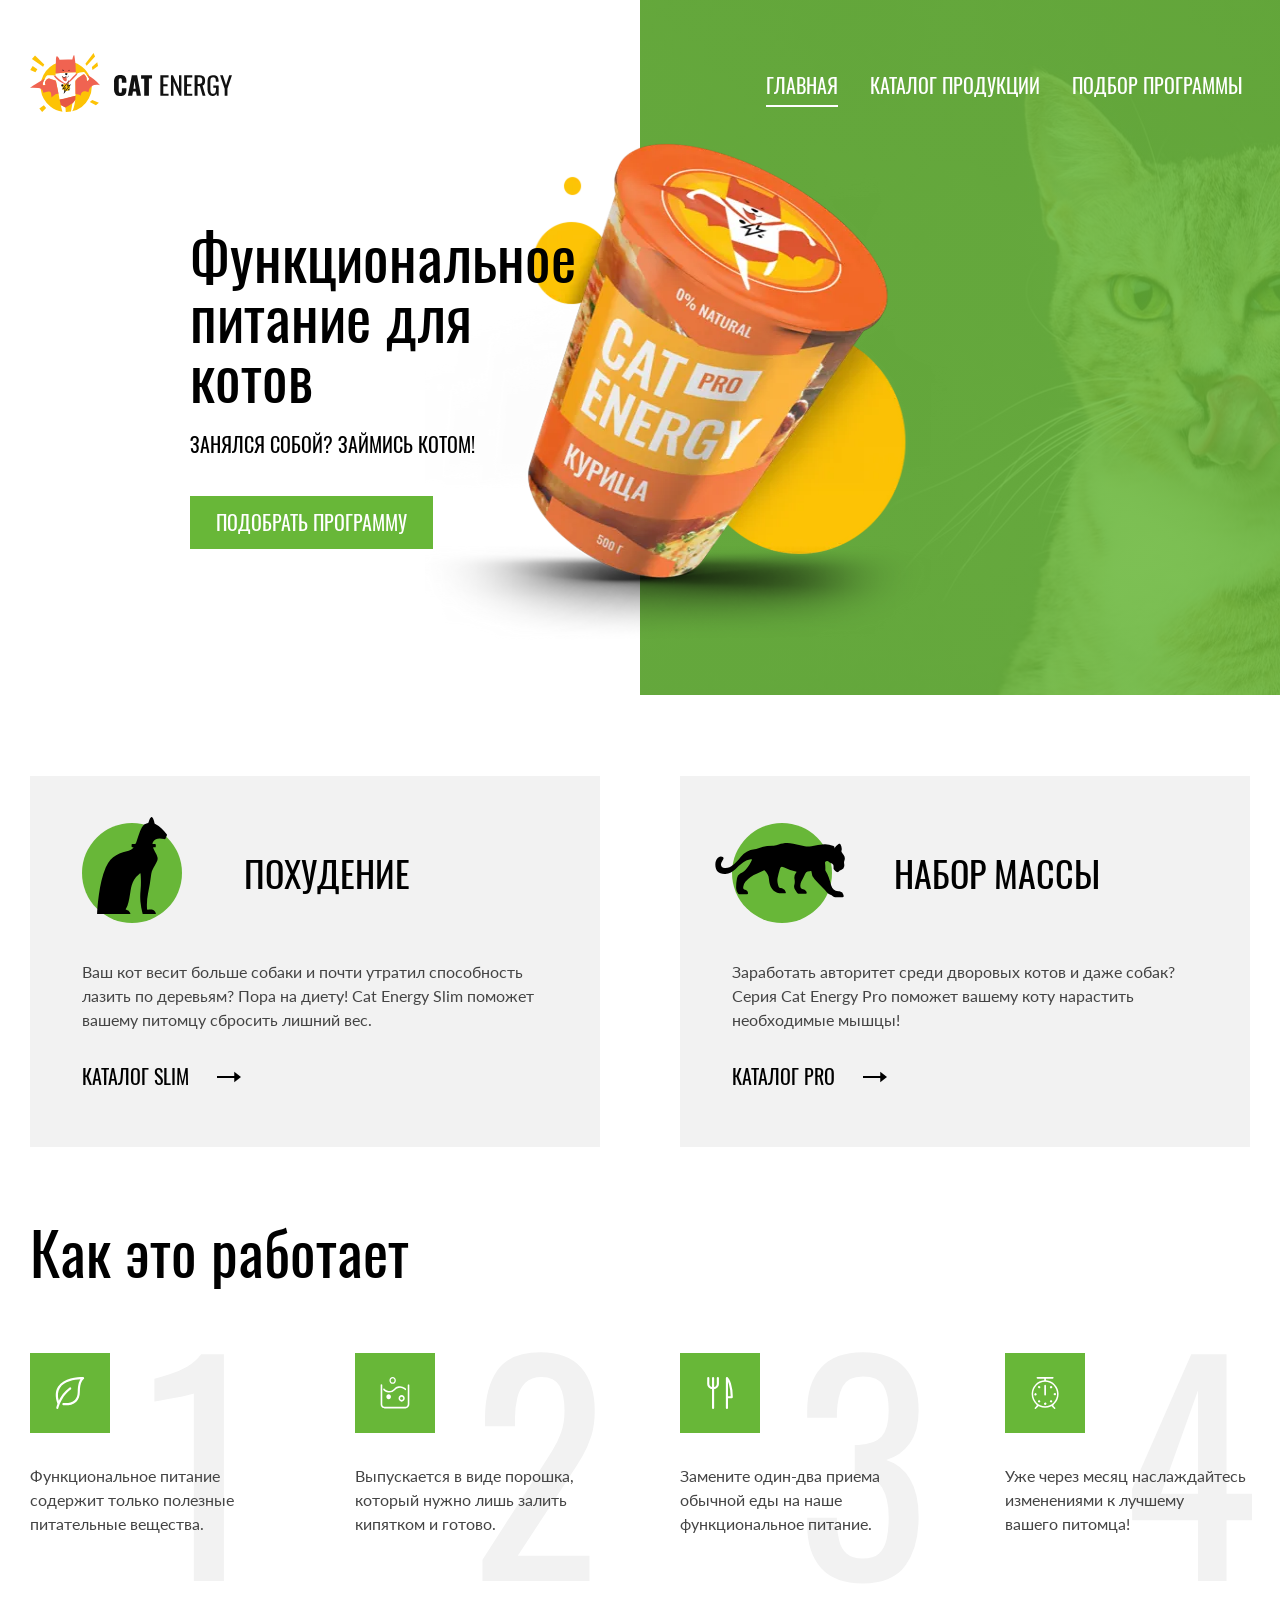
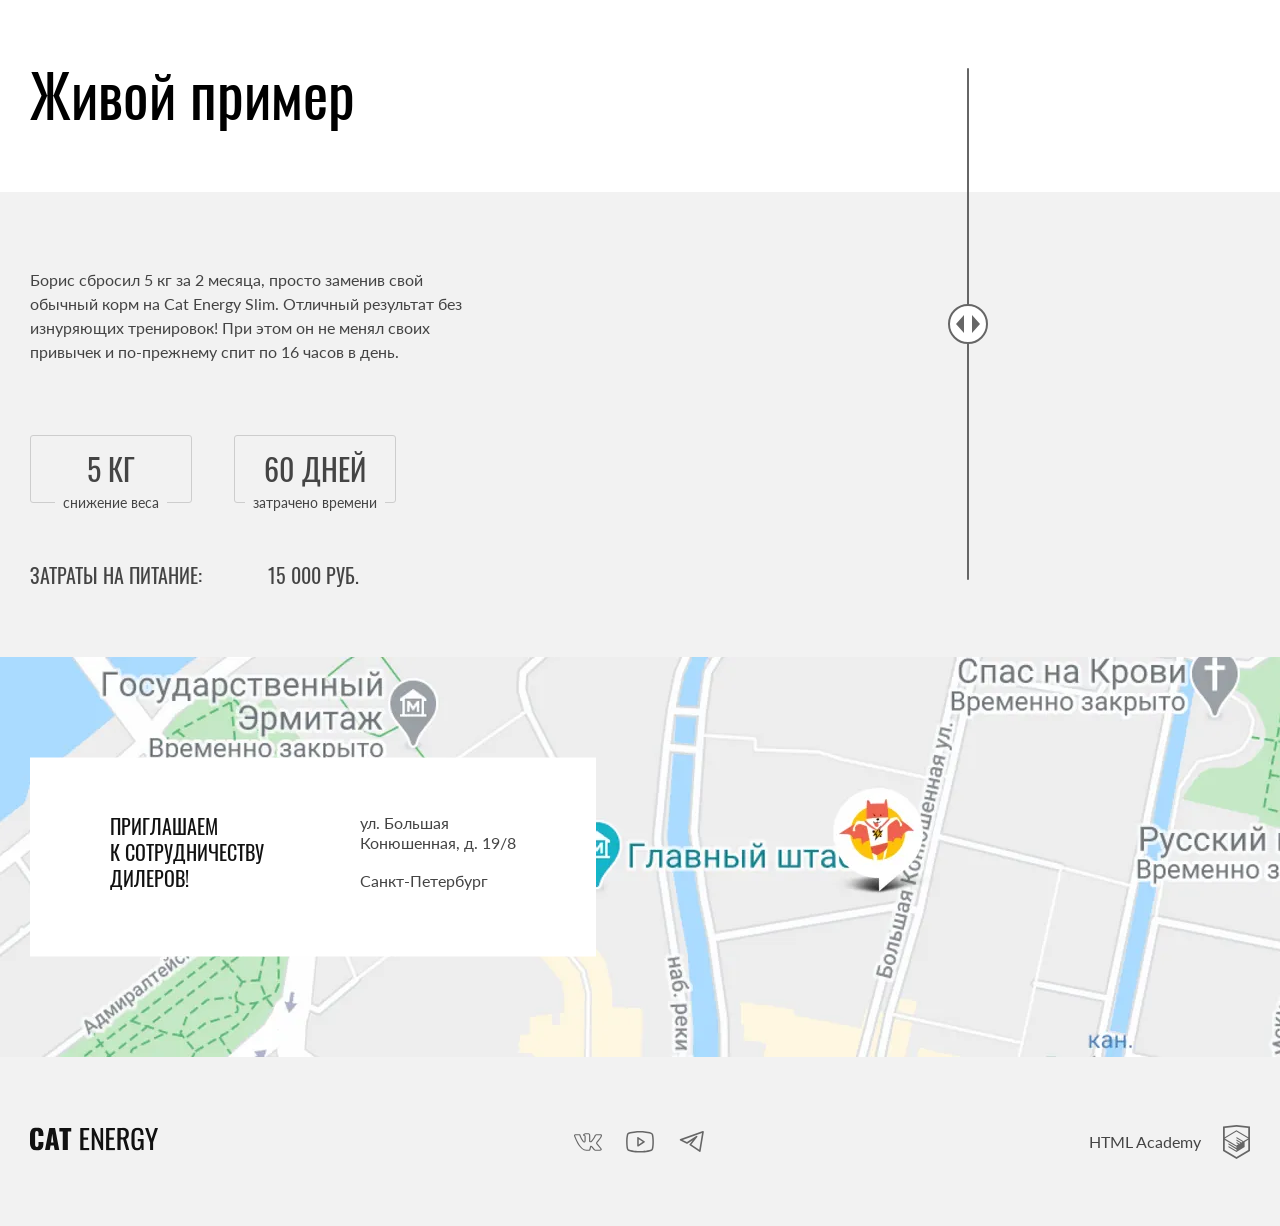
==== commit 2eaf189d: "Deploying to gh-pages from @ genntanaka/1748441-cat-energy-31@75cacd10c97799c0a1d5cad33ee352621f7b99" ====
--- a/10/index.html
+++ b/10/index.html
@@ -1 +1 @@
-<!DOCTYPE html><html class="page" lang="ru"><head><meta charset="UTF-8"><title>Cat Energy - функциональное питание для котов</title><meta name="viewport" content="width=device-width,initial-scale=1"><link rel="apple-touch-icon" sizes="180x180" href="favicons/apple-touch-icon.png"><link rel="icon" type="image/png" sizes="32x32" href="favicons/favicon-32x32.png"><link rel="icon" type="image/png" sizes="16x16" href="favicons/favicon-16x16.png"><link rel="manifest" href="site.webmanifest"><link rel="mask-icon" href="favicons/safari-pinned-tab.svg" color="#5bbad5"><link rel="preload" href="fonts/lato/Lato-Regular.woff2" type="font/woff2" as="font" crossorigin="anonymous"><link rel="preload" href="fonts/oswald/oswaldregular.woff2" type="font/woff2" as="font" crossorigin="anonymous"><meta name="msapplication-TileColor" content="#da532c"><meta name="theme-color" content="#ffffff"><link rel="stylesheet" href="styles/styles.css"><script src="scripts/index.js" defer="defer"></script></head><body class="page__body no-js"><header class="main-header"><a class="logo logo--header" href="index.html"><picture><source type="image/svg+xml" media="(min-width: 1280px)" srcset="images/logo.svg" width="70" height="59"><source type="image/svg+xml" media="(min-width: 768px)" srcset="images/t-logo.svg" width="60" height="50"><img class="main-header__logo-image" src="images/m-logo.svg" width="33" height="38" alt="Логотип белый кот в оранжевом костюме супер героя"></picture><img class="main-header__logo-text" src="images/logo-text.svg" width="101" height="18" alt="Cat Energy"></a><nav class="main-nav"><button class="main-nav__toggle toggle" type="button" id="toggle"><span class="visually-hidden">Показать или скрыть меню</span></button><ul class="main-nav__list menu-list"><li class="menu-list__item"><a class="menu-list__link menu-list__link--current" href="index.html">Главная</a></li><li class="menu-list__item"><a class="menu-list__link" href="catalog.html">Каталог продукции</a></li><li class="menu-list__item"><a class="menu-list__link" href="#">Подбор программы</a></li></ul></nav></header><main class="main"><section class="hero"><div class="hero__wrapper"><h1 class="hero__title">Функциональное питание для котов</h1><p class="hero__text">Занялся собой? Займись котом!</p><picture><source type="image/webp" width="522" height="499" media="(min-width: 1280px)" srcset="images/hero-jar@1x.webp, images/hero-jar@2x.webp 2x"><source type="image/webp" width="709" height="609" media="(min-width: 768px)" srcset="images/t-hero-jar@1x.webp, images/t-hero-jar@2x.webp 2x"><source type="image/webp" width="280" height="270" srcset="images/m-hero-jar@1x.webp, images/m-hero-jar@2x.webp 2x"><source width="522" height="499" type="image/png" media="(min-width: 1280px)" srcset="images/hero-jar@1x.png, images/hero-jar@2x.png 2x"><source width="709" height="609" type="image/png" media="(min-width: 768px)" srcset="images/t-hero-jar@1x.png, images/t-hero-jar@2x.png 2x"><img class="hero__image" loading="lazy" src="images/m-hero-jar@1x.png" srcset="images/m-hero-jar@2x.png 2x" width="280" height="270" alt="Баночка с питанием для котом со вкусом курицы"></picture><a class="hero__button button button--primary" href="#">подобрать программу</a></div></section><section class="program container"><h2 class="visually-hidden">Типы программ питания</h2><ul class="program__list"><li class="program__item program__item--slim"><p class="program__title">похудение</p><p class="program__text">Ваш кот весит больше собаки и почти утратил способность лазить по деревьям? Пора на диету! Cat Energy Slim поможет вашему питомцу сбросить лишний вес.</p><a class="program__link" href="#">каталог SLIM</a></li><li class="program__item program__item--pro"><p class="program__title">набор массы</p><p class="program__text">Заработать авторитет среди дворовых котов и даже собак? Серия Cat Energy Pro поможет вашему коту нарастить необходимые мышцы!</p><a class="program__link" href="#">каталог PRO</a></li></ul></section><section class="usage container"><h2 class="usage__title title">Как это работает</h2><ul class="usage__list"><li class="usage__item usage__item--health"><p class="usage__text">Функциональное питание содержит только полезные питательные вещества.</p></li><li class="usage__item usage__item--water"><p class="usage__text">Выпускается в виде порошка, который нужно лишь залить кипятком и готово.</p></li><li class="usage__item usage__item--food"><p class="usage__text">Замените один-два приема обычной еды на наше функциональное питание.</p></li><li class="usage__item usage__item--time"><p class="usage__text">Уже через месяц наслаждайтесь изменениями к лучшему вашего&nbsp;питомца!</p></li></ul></section><section class="result"><div class="result__wrapper container"><h2 class="result__title title">Живой пример</h2><p class="result__text">Борис сбросил 5 кг за 2 месяца, просто заменив свой обычный корм на Cat Energy Slim. Отличный результат без изнуряющих тренировок! При этом он не менял своих привычек и по-прежнему спит по 16 часов в день.</p><div class="result_indicators"><dl class="result__list"><div class="result__item"><dd>5&nbsp;кг</dd><dt>снижение веса</dt></div><div class="result__item"><dd>60&nbsp;дней</dd><dt>затрачено времени</dt></div></dl><p class="result__price"><span>Затраты на питание:</span><span>15 000 руб.</span></p></div><div class="result__images result-swipe"><div class="result-swipe__image-comparison"><picture><source type="image/webp" width="560" height="512" media="(min-width: 768px)" srcset="images/t-before-cat@1x.webp, images/t-before-cat@2x.webp 2x"><source type="image/webp" width="280" height="256" srcset="images/m-before-cat@1x.webp, images/m-before-cat@2x.webp 2x"><source width="560" height="512" type="image/png" media="(min-width: 768px)" srcset="images/t-before-cat@1x.png, images/t-before-cat@2x.png 2x"><img class="result-swipe__image-comparison-image-before" loading="lazy" src="images/m-before-cat@1x.png" srcset="images/m-before-cat@2x.png 2x" width="280" height="256" alt="Толстый черно белый кот до приема специального питания"></picture><picture><source type="image/webp" width="560" height="512" media="(min-width: 768px)" srcset="images/t-after-cat@1x.webp, images/t-after-cat@2x.webp 2x"><source type="image/webp" width="280" height="256" srcset="images/m-after-cat@1x.webp, images/m-after-cat@2x.webp 2x"><source width="560" height="512" type="image/png" media="(min-width: 768px)" srcset="images/t-after-cat@1x.png, images/t-after-cat@2x.png 2x"><img class="result-swipe__image-comparison-image-after" loading="lazy" src="images/m-after-cat@1x.png" srcset="images/m-after-cat@2x.png 2x" width="280" height="256" alt="Стройный черно белый кот после приема специально питания"></picture><button class="result-swipe__image-comparison-slider" type="button"><span class="visually-hidden">Ползунок движения влево-вправо для просмотра результатов до и после</span></button></div></div></div></section><section class="contacts"><div class="container"><div class="contacts__container"><h2 class="visually-hidden">Контакты</h2><p class="contacts__invite">приглашаем к&nbsp;сотрудничеству дилеров!</p><address class="contacts__address"><span>ул. Большая Конюшенная, д. 19/8</span> <span>Санкт-Петербург</span></address></div></div><div class="contacts__map map"><iframe src="https://yandex.ru/map-widget/v1/?um=constructor%3A3252c56eb5adceb0eb95f85e9c78e60814960c5e96df7453f6b4fe06bf2d7a68&amp;source=constructor" width="500" height="400"></iframe><picture><source type="image/webp" width="1440" height="400" media="(min-width: 1280px)" srcset="images/map@1x.webp, images/map@2x.webp 2x"><source type="image/webp" width="768" height="400" media="(min-width: 768px)" srcset="images/t-map@1x.webp, images/t-map@2x.webp 2x"><source type="image/webp" width="320" height="362" srcset="images/m-map@1x.webp, images/m-map@2x.webp 2x"><source width="1440" height="400" type="image/png" media="(min-width: 1280px)" srcset="images/map@1x.png, images/map@2x.png 2x"><source width="768" height="400" type="image/png" media="(min-width: 768px)" srcset="images/t-map@1x.png, images/t-map@2x.png 2x"><img class="contacts__images" src="images/m-map@1x.png" loading="lazy" srcset="images/m-map@2x.png 2x" width="320" height="362" alt="карта с маркером по адресу ул. Большая Конюшенная, д. 19/8 Санкт-Петербург"></picture></div></section></main><footer class="main-footer"><div class="main-footer__wrapper container"><a class="logo logo--footer" href="index.html"><img class="main-footer__image" src="images/logo-text.svg" width="128" height="24" alt="Cat Energy"></a><section class="main-footer__social social"><h2 class="visually-hidden">Социальные сети</h2><ul class="social__list"><li class="social__item"><a class="social__link social__link--vk" href="#"><span class="visually-hidden">Вконтакте</span></a></li><li class="social__item"><a class="social__link social__link--youtube" href="#"><span class="visually-hidden">Youtube</span></a></li><li class="social__item"><a class="social__link social__link--tg" href="#"><span class="visually-hidden">Телеграмм</span></a></li></ul></section><a class="main-footer__developer" href="https://htmlacademy.ru/intensive/adaptive">HTML Academy</a></div></footer></body></html>+<!DOCTYPE html><html class="page" lang="ru"><head><meta charset="UTF-8"><title>Cat Energy - функциональное питание для котов</title><meta name="viewport" content="width=device-width,initial-scale=1"><link rel="apple-touch-icon" sizes="180x180" href="favicons/apple-touch-icon.png"><link rel="icon" type="image/png" sizes="32x32" href="favicons/favicon-32x32.png"><link rel="icon" type="image/png" sizes="16x16" href="favicons/favicon-16x16.png"><link rel="manifest" href="site.webmanifest"><link rel="mask-icon" href="favicons/safari-pinned-tab.svg" color="#5bbad5"><link rel="preload" href="fonts/lato/Lato-Regular.woff2" type="font/woff2" as="font" crossorigin="anonymous"><link rel="preload" href="fonts/oswald/oswaldregular.woff2" type="font/woff2" as="font" crossorigin="anonymous"><meta name="msapplication-TileColor" content="#da532c"><meta name="theme-color" content="#ffffff"><link rel="stylesheet" href="styles/styles.css"><script src="scripts/index.js" defer="defer"></script></head><body class="page__body no-js"><header class="main-header"><a class="logo logo--header" href="index.html"><picture><source type="image/svg+xml" media="(min-width: 1280px)" srcset="images/logo.svg" width="70" height="59"><source type="image/svg+xml" media="(min-width: 768px)" srcset="images/t-logo.svg" width="60" height="50"><img class="main-header__logo-image" src="images/m-logo.svg" width="33" height="38" alt="Логотип белый кот в оранжевом костюме супер героя"></picture><img class="main-header__logo-text" src="images/logo-text.svg" width="101" height="18" alt="Cat Energy"></a><nav class="main-nav"><button class="main-nav__toggle toggle" type="button" id="toggle"><span class="visually-hidden">Показать или скрыть меню</span></button><ul class="main-nav__list menu-list"><li class="menu-list__item"><a class="menu-list__link menu-list__link--current" href="index.html">Главная</a></li><li class="menu-list__item"><a class="menu-list__link" href="catalog.html">Каталог продукции</a></li><li class="menu-list__item"><a class="menu-list__link" href="#">Подбор программы</a></li></ul></nav></header><main class="main"><section class="hero"><div class="hero__wrapper"><h1 class="hero__title">Функциональное питание для котов</h1><p class="hero__text">Занялся собой? Займись котом!</p><picture><source type="image/webp" width="522" height="499" media="(min-width: 1280px)" srcset="images/hero-jar@1x.webp, images/hero-jar@2x.webp 2x"><source type="image/webp" width="709" height="609" media="(min-width: 768px)" srcset="images/t-hero-jar@1x.webp, images/t-hero-jar@2x.webp 2x"><source type="image/webp" width="280" height="270" srcset="images/m-hero-jar@1x.webp, images/m-hero-jar@2x.webp 2x"><source width="522" height="499" type="image/png" media="(min-width: 1280px)" srcset="images/hero-jar@1x.png, images/hero-jar@2x.png 2x"><source width="709" height="609" type="image/png" media="(min-width: 768px)" srcset="images/t-hero-jar@1x.png, images/t-hero-jar@2x.png 2x"><img class="hero__image" loading="lazy" src="images/m-hero-jar@1x.png" srcset="images/m-hero-jar@2x.png 2x" width="280" height="270" alt="Баночка с питанием для котом со вкусом курицы"></picture><a class="hero__button button button--primary" href="#">подобрать программу</a></div></section><section class="program container"><h2 class="visually-hidden">Типы программ питания</h2><ul class="program__list"><li class="program__item program__item--slim"><p class="program__title">похудение</p><p class="program__text">Ваш кот весит больше собаки и почти утратил способность лазить по деревьям? Пора на диету! Cat Energy Slim поможет вашему питомцу сбросить лишний вес.</p><a class="program__link" href="#">каталог SLIM</a></li><li class="program__item program__item--pro"><p class="program__title">набор массы</p><p class="program__text">Заработать авторитет среди дворовых котов и даже собак? Серия Cat Energy Pro поможет вашему коту нарастить необходимые мышцы!</p><a class="program__link" href="#">каталог PRO</a></li></ul></section><section class="usage container"><h2 class="usage__title title">Как это работает</h2><ul class="usage__list"><li class="usage__item usage__item--health"><p class="usage__text">Функциональное питание содержит только полезные питательные вещества.</p></li><li class="usage__item usage__item--water"><p class="usage__text">Выпускается в виде порошка, который нужно лишь залить кипятком и готово.</p></li><li class="usage__item usage__item--food"><p class="usage__text">Замените один-два приема обычной еды на наше функциональное питание.</p></li><li class="usage__item usage__item--time"><p class="usage__text">Уже через месяц наслаждайтесь изменениями к лучшему вашего&nbsp;питомца!</p></li></ul></section><section class="result"><div class="result__wrapper container"><h2 class="result__title title">Живой пример</h2><p class="result__text">Борис сбросил 5 кг за 2 месяца, просто заменив свой обычный корм на Cat Energy Slim. Отличный результат без изнуряющих тренировок! При этом он не менял своих привычек и по-прежнему спит по 16 часов в день.</p><div class="result_indicators"><dl class="result__list"><div class="result__item"><dt>снижение веса</dt><dd>5&nbsp;кг</dd></div><div class="result__item"><dt>затрачено времени</dt><dd>60&nbsp;дней</dd></div></dl><p class="result__price"><span>Затраты на питание:</span><span>15 000 руб.</span></p></div><div class="result__images result-swipe"><div class="result-swipe__image-comparison"><picture><source type="image/webp" width="560" height="512" media="(min-width: 768px)" srcset="images/t-before-cat@1x.webp, images/t-before-cat@2x.webp 2x"><source type="image/webp" width="280" height="256" srcset="images/m-before-cat@1x.webp, images/m-before-cat@2x.webp 2x"><source width="560" height="512" type="image/png" media="(min-width: 768px)" srcset="images/t-before-cat@1x.png, images/t-before-cat@2x.png 2x"><img class="result-swipe__image-comparison-image-before" loading="lazy" src="images/m-before-cat@1x.png" srcset="images/m-before-cat@2x.png 2x" width="280" height="256" alt="Толстый черно белый кот до приема специального питания"></picture><picture><source type="image/webp" width="560" height="512" media="(min-width: 768px)" srcset="images/t-after-cat@1x.webp, images/t-after-cat@2x.webp 2x"><source type="image/webp" width="280" height="256" srcset="images/m-after-cat@1x.webp, images/m-after-cat@2x.webp 2x"><source width="560" height="512" type="image/png" media="(min-width: 768px)" srcset="images/t-after-cat@1x.png, images/t-after-cat@2x.png 2x"><img class="result-swipe__image-comparison-image-after" loading="lazy" src="images/m-after-cat@1x.png" srcset="images/m-after-cat@2x.png 2x" width="280" height="256" alt="Стройный черно белый кот после приема специально питания"></picture><button class="result-swipe__image-comparison-slider" type="button"><span class="visually-hidden">Ползунок движения влево-вправо для просмотра результатов до и после</span></button></div></div></div></section><section class="contacts"><div class="container"><div class="contacts__container"><h2 class="visually-hidden">Контакты</h2><p class="contacts__invite">приглашаем к&nbsp;сотрудничеству дилеров!</p><address class="contacts__address"><span>ул. Большая Конюшенная, д. 19/8</span> <span>Санкт-Петербург</span></address></div></div><div class="contacts__map map"><iframe src="https://yandex.ru/map-widget/v1/?um=constructor%3A3252c56eb5adceb0eb95f85e9c78e60814960c5e96df7453f6b4fe06bf2d7a68&amp;source=constructor" width="500" height="400"></iframe><picture><source type="image/webp" width="1440" height="400" media="(min-width: 1280px)" srcset="images/map@1x.webp, images/map@2x.webp 2x"><source type="image/webp" width="768" height="400" media="(min-width: 768px)" srcset="images/t-map@1x.webp, images/t-map@2x.webp 2x"><source type="image/webp" width="320" height="362" srcset="images/m-map@1x.webp, images/m-map@2x.webp 2x"><source width="1440" height="400" type="image/png" media="(min-width: 1280px)" srcset="images/map@1x.png, images/map@2x.png 2x"><source width="768" height="400" type="image/png" media="(min-width: 768px)" srcset="images/t-map@1x.png, images/t-map@2x.png 2x"><img class="contacts__images" src="images/m-map@1x.png" loading="lazy" srcset="images/m-map@2x.png 2x" width="320" height="362" alt="карта с маркером по адресу ул. Большая Конюшенная, д. 19/8 Санкт-Петербург"></picture></div></section></main><footer class="main-footer"><div class="main-footer__wrapper container"><a class="logo logo--footer" href="index.html"><img class="main-footer__image" src="images/logo-text.svg" width="128" height="24" alt="Cat Energy"></a><section class="main-footer__social social"><h2 class="visually-hidden">Социальные сети</h2><ul class="social__list"><li class="social__item"><a class="social__link social__link--vk" href="#"><span class="visually-hidden">Вконтакте</span></a></li><li class="social__item"><a class="social__link social__link--youtube" href="#"><span class="visually-hidden">Youtube</span></a></li><li class="social__item"><a class="social__link social__link--tg" href="#"><span class="visually-hidden">Телеграмм</span></a></li></ul></section><a class="main-footer__developer" href="https://htmlacademy.ru/intensive/adaptive">HTML Academy</a></div></footer></body></html>
--- a/10/styles/styles.css
+++ b/10/styles/styles.css
@@ -1 +1 @@
-:root{--text-basic-color:#444;--text-secondary-color:#000;--text-title-color:#222;--text-light-color:#fff;--basic-background-color:#68b738;--basic-background:#68b738d9;--secondary-background:#f2f2f2;--icon-color:#666;--button-basic:#68b738;--button-secondary:#f2f2f2}@font-face{font-family:Lato;font-weight:400;font-style:normal;src:url(../fonts/lato/Lato-Regular.woff2)format("woff2");font-display:swap}@font-face{font-family:Oswald;font-weight:400;font-style:normal;src:url(../fonts/oswald/oswaldregular.woff2)format("woff2");font-display:swap}.page{height:100%}.page__body{color:var(--text-basic-color,#444);background-color:#fff;flex-direction:column;height:100%;margin:0;font-family:Lato,Arial,sans-serif;font-size:14px;line-height:1.28;display:flex}@media (width>=768px){.page__body{font-size:16px;line-height:1.5}}@media (width>=1280px){.page__body{position:relative}}.page__body.page__body--open{overflow:hidden}.main{flex-grow:1}.visually-hidden{position:fixed;transform:scale(0)}.container{max-width:280px;margin:0 auto}@media (width>=768px){.container{max-width:708px}}@media (width>=1280px){.container{max-width:1220px;margin:0 auto}}.no-js .main-header{flex-direction:column}.no-js .main-nav{width:100%}.no-js .toggle{display:none}.no-js .main-nav__list{display:block}.toggle{background-color:#0000;border:none;padding:0}@media (width>=768px){.toggle{display:none}}.toggle:before{content:"";background-image:url(../icons/stack.svg#menu_open);width:24px;height:24px;display:block}.main-nav--open .toggle:before{background-image:url(../icons/stack.svg#menu_close)}.button{text-transform:uppercase;text-align:center;cursor:pointer;border:none;padding:10px 26px;font-family:Oswald,Arial,sans-serif;font-size:16px;line-height:1.25;text-decoration:none;display:block}.button--primary{background-color:var(--button-basic,#68b738);color:var(--text-light-color,#fff)}.button--primary:active{color:#ffffff4d;background-color:#5eaa2f}.button--primary:hover,.button--primary:focus{background-color:#5eaa2f}.button--secondary{background-color:var(--button-secondary,#f2f2f2);color:var(--text-basic-color,#444)}.button--secondary:active,.button--secondary:hover,.button--secondary:focus{background-color:#ebebeb}.title{color:#000;margin:0 0 40px;font-family:Oswald,Arial,sans-serif;font-size:36px;font-weight:400;line-height:1.11}@media (width>=768px){.title{font-size:60px;line-height:1}}.title--decor{background:#fff;width:-moz-fit-content;width:fit-content;font-size:24px;line-height:1;position:relative;box-shadow:-40px 0 #fff,40px 0 #fff}@media (width>=768px){.title--decor{font-size:32px;line-height:1}}@media (width>=1280px){.title--decor{font-size:40px}}.title--decor:before{content:"";z-index:-1;background:var(--basic-background-color,#68b738);box-shadow:100vw 0 0 0 var(--basic-background-color,#68b738);width:100vw;height:2px;display:block;position:absolute;top:10px;right:0}@media (width>=768px){.title--decor:before{top:14px}}@media (width>=1280px){.title--decor:before{top:16px}}@media (width>=768px){.form{max-width:632px;margin:auto}}@media (width>=1280px){.form{max-width:769px}}.form__text{color:var(--text-secondary-color,#000);text-align:center;margin:0 0 24px;font-family:Oswald,Arial,sans-serif;font-size:16px;line-height:1.5}@media (width>=768px){.form__text{max-width:632px;margin:auto auto 24px;font-size:24px;line-height:1.33}}@media (width>=1280px){.form__text{max-width:750px;margin:auto auto 21px}}.form__wrapper{flex-direction:column;gap:16px;display:flex}@media (width>=768px){.form__wrapper{flex-direction:row;gap:0;max-width:752px;margin:auto}}.form__input{text-transform:uppercase;border:1px solid #cdcdcd;padding:12px;font-family:Oswald,Arial,sans-serif;font-size:20px;line-height:1.48}@media (width>=768px){.form__input{width:353px}}@media (width>=1280px){.form__input{width:479px}}.form__input--error{z-index:1;box-shadow:0 0 0 2px #ff8282}.form__button{width:100%;padding:15px 26px;font-size:20px;line-height:1.3}@media (width>=768px){.form__button{width:256px}}@media (width>=1280px){.form__button{width:261px}}.main-header{z-index:1;justify-content:space-between;align-items:center;padding:11px 20px 12px;display:flex}@media (width>=768px){.main-header{gap:10px;padding:25px 30px 12px}}@media (width>=1280px){.main-header{width:1220px;margin:0 auto;padding-top:53px}}.main-header__logo-image:hover{opacity:.8}.main-header__logo-image:active{opacity:.6}.main-header__logo-image:focus,.main-header__logo-text:hover{opacity:.8}.main-header__logo-text:active{opacity:.6}.main-header__logo-text:focus{opacity:.8}.main-header__logo-text{height:auto;margin:auto}@media (width>=768px){.main-header__logo-text{margin:0}}@media (width>=1280px){.main-header__logo-text{width:118px}}.logo{align-items:center;display:flex}.logo--header{flex-grow:1}@media (width>=768px){.logo--header{gap:13px}}@media (width>=1280px){.logo--header{gap:14px}}.logo--footer{text-align:center;margin-top:40px;margin-bottom:16px;display:block}@media (width>=768px){.logo--footer{margin:0}}.logo--footer:active{opacity:.6}.logo--footer:hover,.logo--footer:focus{opacity:.8}@media (width>=1280px){.main-nav{max-width:50%}}.main-nav__list{display:none}@media (width>=768px){.main-nav__list{flex-wrap:wrap;gap:18px;display:flex}}.main-nav--open .main-nav__list{z-index:10;background-color:#fff;flex-direction:column;align-items:center;width:100%;display:flex;position:fixed;top:65px;left:0}.menu-list{margin:0;padding:0;list-style:none}.menu-list__item{text-align:center;border-top:1px solid #e6e6e6;width:100%}@media (width>=768px){.menu-list__item{border:none;width:auto}}.menu-list__item:last-child{border-bottom:1px solid #e6e6e6}@media (width>=768px){.menu-list__item:last-child{border:none}}.menu-list__link{color:var(--text-secondary-color,#000);text-transform:uppercase;padding-top:22px;padding-bottom:24px;font-family:Oswald,Arial,sans-serif;font-size:20px;line-height:1;text-decoration:none;display:block;position:relative}@media (width>=768px){.menu-list__link{padding:7px;font-size:18px;line-height:1.33}}@media (width>=1280px){.menu-list__link{color:#fff;font-size:20px}}.menu-list__link--current{text-decoration:underline;-webkit-text-decoration-color:var(--button-basic,#68b738);text-decoration-color:var(--button-basic,#68b738);text-underline-offset:11px;text-decoration-thickness:2px}@media (width>=1280px){.menu-list__link--current{text-decoration-color:#fff}}.main-header--inner .menu-list__link--current{-webkit-text-decoration-color:var(--button-basic,#68b738);text-decoration-color:var(--button-basic,#68b738)}.menu-list__link:active{opacity:.3}.menu-list__link:hover,.menu-list__link:focus{opacity:.6}@media (width>=1280px){.main-header--inner .menu-list__link{color:var(--text-secondary-color,#000)}}.hero{color:var(--text-light-color,#fff);text-align:center;position:relative}@media (width>=768px){.hero{color:var(--text-secondary-color,#000);text-align:left;background:0 0;display:block;position:static}}.hero__wrapper{margin:0 auto;padding:0;display:grid}@media (width>=768px){.hero__wrapper{padding:27px 30px 0}}@media (width>=1280px){.hero__wrapper{grid-template-columns:1fr 1fr;max-width:1220px;padding:64px 190px}}.hero__wrapper:before{content:"";background-image:linear-gradient(var(--basic-background,#68b738d9)100%,#fff 100%),url(../images/m-hero-bg@1x.jpg),linear-gradient(to right,#32521e 50%,#2e3e23 50%);background-position:top;background-repeat:no-repeat;background-size:auto 100%;background-color:var(--button-basic,#68b738);z-index:-1;grid-area:1/1/4;display:block;left:0}@media (resolution>=2dppx){.hero__wrapper:before{background-image:linear-gradient(var(--basic-background,#68b738d9)100%,#fff 100%),url(../images/m-hero-bg@1x.jpg),linear-gradient(to right,#32521e 50%,#2e3e23 50%)}}@media (width>=768px){.hero__wrapper:before{color:var(--text-secondary-color,#000);text-align:left;background:0 0;position:static}}@media (width>=1280px){.hero__wrapper:before{background-image:linear-gradient(var(--basic-background,#68b738d9)100%,#68b738),url(../images/hero-bg@1x.jpg),linear-gradient(#2b421c 50%,#2b421c 50%);background-repeat:no-repeat;background-color:var(--button-basic,#68b738);background-size:auto 100%;width:50%;height:695px;position:absolute;top:0;left:auto;right:0}}@media (width>=1280px) and (resolution>=2dppx){.hero__wrapper:before{background-image:linear-gradient(var(--basic-background,#68b738d9)100%,#68b738),url(../images/hero-bg@2x.jpg),linear-gradient(#2b421c 50%,#2b421c 50%)}}.hero picture{display:contents}.hero__title{grid-area:1/1;max-width:396px;margin:0 auto 25px;padding-top:27px;font-family:Oswald,Arial,sans-serif;font-size:36px;font-weight:400;line-height:1;position:relative}@media (width>=768px){.hero__title{max-width:480px;margin-top:20px;margin-bottom:40px;margin-left:90px;padding:0;font-size:60px}}@media (width>=1280px){.hero__title{margin-top:32px;margin-bottom:5px;margin-left:0}}.hero__text{text-transform:uppercase;z-index:2;grid-area:2/1;margin:0 10px 32px;font-family:Oswald,Arial,sans-serif;font-size:14px;line-height:1;position:relative}@media (width>=768px){.hero__text{margin-bottom:50px;margin-left:90px;font-size:20px}}@media (width>=1280px){.hero__text{grid-column:1;margin-bottom:18px;margin-left:0}}.hero__image{vertical-align:middle;grid-area:3/1/5;margin:auto;position:relative}@media (width>=768px){.hero__image{z-index:-1;order:4;margin-top:-28px}}@media (width>=1280px){.hero__image{grid-area:1/2/7/-1;margin-top:-51px;margin-left:-29%}}.hero__button{z-index:1;margin-left:20px;margin-right:20px;position:relative}@media (width>=768px){.hero__button{grid-area:3/1/4/2;width:-moz-fit-content;width:fit-content;margin-left:90px;padding:14px 26px;font-size:20px}}@media (width>=1280px){.hero__button{grid-area:3/1/4;width:max-content;height:-moz-fit-content;height:fit-content;margin-left:0}}.program{padding-top:20px;padding-bottom:5px}@media (width>=768px){.program{padding-top:0}}@media (width>=1280px){.program{padding-top:70px;padding-bottom:26px}}.program__list{flex-direction:column;gap:20px;margin:0;padding:0;list-style:none;display:flex}@media (width>=768px){.program__list{gap:30px}}@media (width>=1280px){.program__list{grid-template-columns:1fr 1fr;gap:80px;display:grid}}.program__item{background-color:var(--secondary-background,#f2f2f2);--bgc:#000;grid-template-rows:auto auto;grid-template-columns:70px auto;padding:21px 20px 22px;display:grid;position:relative}@media (width>=768px){.program__item{grid-template-columns:1fr 200px;align-items:center;column-gap:20px;padding:65px 53px}}@media (width>=1280px){.program__item{grid-template-rows:1fr auto;grid-template-columns:100px 1fr;column-gap:62px;padding:47px 52px 55px}}.program__item:after{content:"";background-color:var(--basic-background-color,#68b738);background-size:50px 50px;border-radius:50%;width:50px;height:50px;display:block;position:absolute;top:25px;left:23px}@media (width>=768px){.program__item:after{grid-area:1/2/4/3;align-self:center;width:200px;height:200px;top:26px;left:-10px;right:0}}@media (width>=1280px){.program__item:after{grid-column:1/2;width:100px;height:100px;top:0;left:0}}.program__item:before{content:"";vertical-align:middle;-webkit-mask-position:50%;mask-position:50%;-webkit-mask-repeat:no-repeat;mask-repeat:no-repeat;-webkit-mask-image:var(--icon-program);mask-image:var(--icon-program);background-color:var(--bgc);z-index:1;display:inline-block;position:relative}@media (width>=768px){.program__item:before{grid-area:1/2/4/3;align-self:center}}.program__item--slim{--icon-program:url(../icons/stack.svg#slim_cat)}.program__item--slim:before{width:36px;height:50px;left:10px}@media (width>=768px){.program__item--slim:before{align-self:flex-start;width:140px;height:194px;top:15px;bottom:19px;left:20px}}@media (width>=1280px){.program__item--slim:before{grid-column:1/2;width:70px;height:97px;top:-6px;left:15px}}.program__item--pro{--icon-program:url(../icons/stack.svg#pro_cat)}.program__item--pro:before{width:67px;height:28px;top:15px;left:-10px}@media (width>=768px){.program__item--pro:before{align-self:flex-start;width:268px;height:112px;top:68px;left:-42px}}@media (width>=1280px){.program__item--pro:before{grid-column:1/2;width:134px;height:56px;top:20px;left:-18px}}.program__title{text-transform:uppercase;color:var(--text-secondary-color,#000);margin:9px 0 0;font-family:Oswald,Arial,sans-serif;font-size:24px;line-height:1.54}@media (width>=768px){.program__title{grid-column:1/2;margin-top:12px;margin-bottom:24px;font-size:36px;line-height:1}}@media (width>=1280px){.program__title{grid-area:1/2/4/3;align-content:center;min-height:100px;margin:0}}.program__text{border-bottom:1px solid #d9d9d9;grid-column:1/-1;margin:0 0 18px;padding-top:26px;padding-bottom:23px}@media (width>=768px){.program__text{border:none;grid-column:1/2;max-width:344px;margin-bottom:56px;padding:0}}@media (width>=1280px){.program__text{grid-column:1/3;max-width:100%;margin-top:37px;margin-bottom:30px}}.program__link{color:var(--text-secondary-color,#000);text-transform:uppercase;grid-column:1/-1;align-items:center;gap:15px;font-family:Oswald,Arial,sans-serif;font-size:16px;line-height:1;text-decoration:none;display:flex}@media (width>=768px){.program__link{grid-column:1/2;gap:25px;font-size:20px}}@media (width>=1280px){.program__link{grid-column:1/-1;gap:28px;line-height:1.48}}.program__link:after{content:"";background-image:url(../icons/stack.svg#arrow);background-position:-8px;background-repeat:no-repeat;width:32px;height:12px;display:block}.program__link:hover:after,.program__link:focus:after{background-position:0}.program__link:active{opacity:.6}.usage{padding-top:18px;padding-bottom:49px}@media (width>=768px){.usage{padding-top:37px;padding-bottom:35px}}@media (width>=1280px){.usage{padding-top:48px;padding-bottom:0}}.usage__title{margin:0}.usage__list{flex-direction:column;gap:20px;margin:40px 0 0;padding:0;list-style:none;display:flex}@media (width>=768px){.usage__list{counter-reset:example 0;grid-template-columns:1fr 1fr;gap:37px 59px;margin-top:71px;display:grid}}@media (width>=1280px){.usage__list{grid-template-columns:repeat(4,1fr);gap:80px;margin-top:72px}}.usage__item{align-items:center;gap:20px;display:flex;position:relative}@media (width>=768px){.usage__item{counter-increment:myIndex;flex-direction:column;align-items:flex-start;min-height:280px}.usage__item:after{content:counter(myIndex);color:#f2f2f2;z-index:-1;font-family:Oswald,Arial,sans-serif;font-size:280px;line-height:.73;position:absolute;top:0;left:116px}}@media (width>=1280px){.usage__item:after{line-height:1;top:-38px;right:0}}.usage__item:before{content:"";background-image:var(--icon-usage);background-color:var(--basic-background-color,#68b738);background-position:50%;background-repeat:no-repeat;background-size:30px 32px;align-self:flex-start;min-width:60px;height:60px;display:inline-block}@media (width>=768px){.usage__item:before{width:80px;height:80px}}.usage__item--health{--icon-usage:url(../icons/stack.svg#leaf)}.usage__item--water{--icon-usage:url(../icons/stack.svg#water)}.usage__item--food{--icon-usage:url(../icons/stack.svg#eat)}.usage__item--time{--icon-usage:url(../icons/stack.svg#time)}.usage__text{margin:0}@media (width>=768px){.usage__text{max-width:246px;margin-top:11px}}.result{background-color:#eaeaea;padding-top:25px;padding-bottom:40px}@media (width>=768px){.result{background-image:linear-gradient(to top,var(--secondary-background,#f2f2f2)465px,#fff 465px);padding-top:17px;padding-bottom:101px}}@media (width>=1280px){.result{padding-top:30px;padding-bottom:72px}.result__wrapper{grid-template-columns:1fr 1fr;column-gap:92px;display:grid}}.result__title{margin:0 0 40px}@media (width>=1280px){.result__title{grid-column:1/2;margin:0 0 70px}}.result__text{margin:0 0 20px}@media (width>=768px){.result__text{max-width:706px;margin-bottom:55px;padding-top:19px}}@media (width>=1280px){.result__text{max-width:433px;margin:0;padding-top:75px}}.result__list{text-align:center;justify-content:space-between;gap:32px;display:flex}@media (width>=768px){.result__list{gap:43px;margin:0}}@media (width>=1280px){.result__list{justify-content:normal;gap:42px}}.result__list dt{background-color:#eaeaea;max-width:70px;margin-top:-10px;padding-left:8px;padding-right:8px;font-size:12px;line-height:1}@media (width>=768px){.result__list dt{background-color:#fff;min-width:127px;margin-top:-5px;font-size:14px}}@media (width>=1280px){.result__list dt{background-color:#f2f2f2;min-width:max-content;margin-top:-7px}}.result__list dd{text-transform:uppercase;box-sizing:border-box;border:1px solid #cdcdcd;border-radius:3px;width:124px;margin:0;padding:16px 0;font-family:Oswald,Arial,sans-serif;font-size:24px;line-height:1}@media (width>=768px){.result__list dd{width:162px;padding:15px 0;font-size:30px;line-height:1.23}}@media (width>=1280px){.result__list dd{padding:15px 18px}}.result__item{flex-direction:column;align-items:center;max-width:124px;display:flex}@media (width>=768px){.result__item{min-width:162px}}.result__price{text-transform:uppercase;text-align:center;margin:20px 0 0;font-family:Oswald,Arial,sans-serif;font-size:14px;line-height:1.42}@media (width>=768px){.result__price{flex-direction:column;align-self:center;align-items:flex-end;gap:9px;margin:0;font-size:20px;line-height:1;display:flex}}@media (width>=1280px){.result__price{text-align:left;flex-direction:row;align-self:normal;gap:66px;margin-top:0}}.result__images{width:-moz-fit-content;width:fit-content;margin-top:20px}@media (width>=1280px){.result__images{grid-area:1/2/4/3}}@media (width>=768px){.result_indicators{justify-content:space-between;display:flex}}@media (width>=1280px){.result_indicators{flex-direction:column;align-self:center;gap:55px;padding-top:71px}}.result-swipe{margin:auto;padding-top:19px}@media (width>=768px){.result-swipe{padding-top:99px}}@media (width>=1280px){.result-swipe{padding-top:0}}.result-swipe__image-comparison{grid-template-columns:1fr;display:grid;position:relative}.result-swipe__image-comparison picture{display:contents}.result-swipe__image-comparison-image-before,.result-swipe__image-comparison-image-after{grid-area:1/1/-1/-1}.result-swipe__image-comparison-image-before{-webkit-clip-path:inset(0 50% 0 0);clip-path:inset(0 50% 0 0)}.result-swipe__image-comparison-image-after{-webkit-clip-path:inset(0 0 0 50%);clip-path:inset(0 0 0 50%)}.result-swipe__image-comparison-slider{background-color:var(--icon-color,#666);cursor:col-resize;border:none;border-radius:2px;outline:none;width:2px;height:100%;padding:0;position:absolute;top:50%;left:50%;transform:translate(-50%,-50%)}.result-swipe__image-comparison-slider:before{content:"";border:2px solid var(--icon-color,#666);box-sizing:border-box;background-color:#fff;border-radius:50%;width:40px;height:40px;position:absolute;top:calc(50% - 20px);left:-19px}.result-swipe__image-comparison-slider:after{content:"";background-color:var(--icon-color,#666);width:24px;height:18px;display:block;position:absolute;top:calc(50% - 9px);left:-11px;-webkit-mask-image:url(../icons/stack.svg#resize);mask-image:url(../icons/stack.svg#resize)}.result-swipe__image-comparison-slider:hover,.result-swipe__image-comparison-slider:focus,.result-swipe__image-comparison-slider:hover:after,.result-swipe__image-comparison-slider:focus:after{background-color:var(--button-basic,#68b738)}.result-swipe__image-comparison-slider:hover:before,.result-swipe__image-comparison-slider:focus:before{border:2px solid var(--button-basic,#68b738)}.result-swipe__image-comparison-slider:active,.result-swipe__image-comparison-slider:active:after{opacity:.6}.contacts{position:relative}@media (width>=768px){.contacts{background-color:var(--secondary-background,#f2f2f2)}}.contacts__container{z-index:1;justify-content:space-between;align-items:center;max-width:280px;margin:0 auto;padding-top:27px;padding-bottom:25px;display:flex}@media (width>=768px){.contacts__container{background-color:var(--secondary-background,#f2f2f2);max-width:708px;margin-left:-30px;margin-right:-30px;padding:61px 70px}}@media (width>=1280px){.contacts__container{background-color:#fff;gap:87px;max-width:1220px;margin:0;padding:55px 76px 66px 80px;position:absolute;top:50%;transform:translateY(-50%)}}.contacts__invite{text-transform:uppercase;color:#111;margin:0;font-family:Oswald,Arial,sans-serif;font-size:16px;line-height:1.25}@media (width>=768px){.contacts__invite{max-width:120px;font-size:20px;line-height:1.3}}@media (width>=1280px){.contacts__invite{max-width:163px}}.contacts__address{margin-left:16px;font-style:normal;line-height:1.42}@media (width>=768px){.contacts__address{text-align:right;flex-direction:column;gap:18px;max-width:160px;line-height:1.25;display:flex}}@media (width>=1280px){.contacts__address{text-align:left;margin:0}}.contacts__images{object-fit:cover;width:100%;display:block}.contacts__map{position:relative}.contacts__map iframe{border:none;width:100%;height:362px;position:absolute;top:0}@media (width>=768px){.contacts__map iframe{height:400px}}.main-footer{background-color:var(--secondary-background,#f2f2f2)}@media (width>=768px){.main-footer{justify-content:space-between;align-items:center;min-height:152px;display:flex}}@media (width>=1280px){.main-footer{justify-content:space-between;align-items:center;min-height:169px;display:flex}}@media (width>=768px){.main-footer__wrapper{justify-content:space-between;align-items:center;gap:10px;width:100%;min-height:152px;display:flex}}@media (width>=1280px){.main-footer__wrapper{min-height:169px}}.main-footer__social{border-top:1px solid #d9d9d9;border-bottom:1px solid #d9d9d9;padding-top:19px;padding-bottom:19px}@media (width>=768px){.main-footer__social{border:none;padding:0}}.main-footer__developer{color:var(--text-basic-color,#444);justify-content:space-between;align-items:center;margin-top:20px;margin-bottom:40px;font-size:16px;line-height:1.25;text-decoration:none;display:flex}@media (width>=768px){.main-footer__developer{gap:22px;margin:0;padding:0}}.main-footer__developer:after{content:"";vertical-align:middle;background-color:var(--icon-color,#666);width:27px;height:34px;display:inline-block;-webkit-mask-image:url(../icons/stack.svg#html_academy);mask-image:url(../icons/stack.svg#html_academy);-webkit-mask-position:50%;mask-position:50%;-webkit-mask-repeat:no-repeat;mask-repeat:no-repeat}.main-footer__developer:active{opacity:.3}.main-footer__developer:hover:after{background-color:#68b738}.main-footer__developer:active:after{opacity:.3;background-color:#68b738}.main-footer__developer:focus:after{background-color:#68b738}@media (width>=768px){.social{padding-left:33px}}.social__list{flex-wrap:wrap;justify-content:center;gap:28px;margin:0 auto;padding:0;list-style:none;display:flex}@media (width>=768px){.social__list{gap:24px}}.social__link{--bgc:var(--icon-color,#666);justify-content:center;align-items:center;width:28px;height:22px;display:flex}.social__link:before{content:"";vertical-align:middle;-webkit-mask-position:50%;mask-position:50%;-webkit-mask-repeat:no-repeat;mask-repeat:no-repeat;-webkit-mask-image:var(--icon-social);mask-image:var(--icon-social);background-color:var(--bgc);width:28px;height:22px;display:inline-block}.social__link:hover{--bgc:#68b738}.social__link:active{--bgc:#68b738;opacity:.3}.social__link:focus{--bgc:#68b738}.social__link--vk{--icon-social:url(../icons/stack.svg#soc_vk)}.social__link--youtube{--icon-social:url(../icons/stack.svg#soc_yt)}.social__link--tg{--icon-social:url(../icons/stack.svg#soc_tg)}.catalog{padding-top:27px}@media (width>=768px){.catalog{padding-top:47px;padding-bottom:37px}}@media (width>=1280px){.catalog{padding-top:58px}}.catalog__title{line-height:1}.catalog__list{flex-direction:column;margin:0;padding:0;list-style:none;display:flex}@media (width>=768px){.catalog__list{grid-template-columns:1fr 1fr;gap:66px 60px;padding-top:50px;display:grid}}@media (width>=1280px){.catalog__list{grid-template-columns:repeat(4,1fr);gap:63px 80px;padding-top:45px}}.catalog__item{position:relative}.catalog__item:before{content:"";background-color:#ebebeb;width:100vw;height:1px;position:absolute;top:0;right:0;box-shadow:100vw 0 #ebebeb}@media (width>=768px){.catalog__item:before{content:none}}.catalog__item:last-child:after{content:"";background-color:#ebebeb;width:100vw;height:1px;position:absolute;bottom:0;right:0;box-shadow:100vw 0 #ebebeb}@media (width>=768px){.catalog__item:last-child:after{content:none}.catalog__item--outline{grid-template-rows:75px 1fr;display:grid}}@media (width>=1280px){.catalog__item--outline{grid-template-rows:78px 1fr}}.cart{grid-template-columns:50% 1fr;padding:20px 0 22px;display:grid}@media (width>=768px){.cart{background-image:linear-gradient(#fff 75px,var(--secondary-background,#f2f2f2)75px);grid-template-rows:75px auto 1fr;grid-template-columns:1fr;padding:10px 37px 40px}}@media (width>=1280px){.cart{background-image:linear-gradient(#fff 78px,var(--secondary-background,#f2f2f2)78px);padding:10px 38px 40px}}.cart__link-image{grid-row:1/3;justify-self:center;align-items:center;height:107px;display:flex}@media (width>=768px){.cart__link-image{height:210px;margin-bottom:19px}}@media (width>=1280px){.cart__link-image{margin-bottom:11px}}.cart__link-image picture{display:contents}.cart__image{object-fit:contain}.cart__link-title{color:var(--text-title-color,#222);text-transform:uppercase;font-family:Oswald,Arial,sans-serif;font-size:16px;line-height:1.25;text-decoration:none}@media (width>=768px){.cart__link-title{text-align:center;justify-self:center;max-width:135px;font-size:20px;line-height:1.2}}.cart__link-title:active{opacity:.6}.cart__link-title:hover,.cart__link-title:focus{opacity:.8}.cart__title{max-width:95px;margin:3px 0 14px}@media (width>=768px){.cart__title{max-width:130px;margin:0 0 17px}}@media (width>=1280px){.cart__title{margin:0 0 25px}}.cart__characteristics{color:var(--text-basic-color,#444);margin:0;font-size:12px;line-height:1.33}@media (width>=768px){.cart__characteristics{font-size:16px;line-height:1.25}}.cart__value{justify-content:space-between;gap:5px;display:flex}@media (width>=768px){.cart__value{margin-bottom:8px;padding-bottom:4px;box-shadow:0 1px #cdcdcd}}@media (width>=1280px){.cart__value{margin-bottom:6px;padding-bottom:6px}}.cart__value dd{margin:0}.cart__button{grid-column:1/-1;width:100%;margin-top:20px}@media (width>=768px){.cart__button{margin-top:25px}}@media (width>=1280px){.cart__button{margin-top:30px}}.pagination{padding-top:25px;padding-bottom:25px}@media (width>=768px){.pagination{border:2px solid #f2f2f2;flex-direction:column;grid-row:2/-1;padding:50px 37px 40px;display:flex}}.pagination__title{text-align:center;text-transform:uppercase;color:#111;margin:0 0 8px;font-family:Oswald,Arial,sans-serif;font-size:16px;line-height:1.25}@media (width>=768px){.pagination__title{max-width:175px;margin:auto auto 23px;font-size:20px;line-height:1.2}}@media (width>=1280px){.pagination__title{margin:0}}.pagination__title:before{content:"";background-color:#0000;background-image:linear-gradient(#d3d3d3,#d3d3d3),linear-gradient(#d3d3d3,#d3d3d3);background-position:50%;background-repeat:no-repeat;background-size:100% 2px,2px 100%;background-attachment:scroll,scroll;background-origin:padding-box,padding-box;background-clip:border-box,border-box;width:30px;height:30px;margin:0 auto 23px;display:block}@media (width>=768px){.pagination__title:before{width:60px;height:60px;margin:0 auto 50px}}@media (width>=1280px){.pagination__title:before{margin:0 auto 40px}}.pagination__text{text-align:center;color:var(--text-basic-color,#444);margin:0;font-size:12px;line-height:1.33}@media (width>=768px){.pagination__text{max-width:175px;margin:26px auto auto;font-size:16px;line-height:1.12}}.pagination__button{width:100%;margin-top:21px}.upsell{padding-top:27px}@media (width>=768px){.upsell{padding-top:37px;padding-bottom:40px}}@media (width>=1280px){.upsell{grid-template-columns:1fr 245px;column-gap:80px;padding-bottom:53px;display:grid}}.upsell__list{margin:0;padding:0 0 35px;list-style:none}@media (width>=768px){.upsell__list{border:1px solid #cdcdcd;padding:0}}@media (width>=1280px){.upsell__list{border:none;padding:0}}@media (width>=768px){.upsell__wrapper{grid-template-columns:335px 1fr;padding-bottom:14px;display:grid}}@media (width>=1280px){.upsell__wrapper{grid-template-columns:323px 1fr;align-items:center;width:100%;padding-bottom:0}}.upsell__item{border-bottom:1px solid #cdcdcd;padding-top:13px;padding-bottom:19px;display:block}@media (width>=768px){.upsell__item{padding:26px 37px 28px}}@media (width>=1280px){.upsell__item{justify-content:space-between;gap:10px;padding:13px 0 18px;display:flex}.upsell__item:first-child{border-top:1px solid #cdcdcd}}.upsell__item:last-child{border-bottom:none}@media (width>=1280px){.upsell__item:last-child{border-bottom:1px solid #cdcdcd}}.upsell__main-title{margin-bottom:39px}@media (width>=768px){.upsell__main-title{margin-bottom:80px;margin-left:40px}}@media (width>=1280px){.upsell__main-title{grid-column:1/-1;margin-left:0}}.upsell__title{color:var(--text-title-color,#222);text-transform:uppercase;margin:0;font-family:Oswald,Arial,sans-serif;font-size:16px;line-height:1}@media (width>=768px){.upsell__title{font-size:20px}}@media (width>=1280px){.upsell__title{font-size:20px}}.upsell_characteristics{color:var(--text-basic-color,#444);justify-content:space-between;margin:13px 1px;font-size:14px;line-height:1;display:flex}@media (width>=768px){.upsell_characteristics{justify-content:end;margin:0;font-size:16px;line-height:1.25}}@media (width>=1280px){.upsell_characteristics{justify-content:space-between;margin:0}}.upsell__weight{margin:0}@media (width>=768px){.upsell__weight{text-align:right}}.upsell__price{margin:0}@media (width>=768px){.upsell__price{text-align:right;min-width:93px}}@media (width>=1280px){.upsell__price{text-align:left;min-width:75px}}.upsell_button{width:100%}@media (width>=768px){.upsell_button{margin-top:10px}}@media (width>=1280px){.upsell_button{max-width:244px;margin:0}}.gifts{background-image:url(../images/m-gift-bg@1x.png);background-position:50%;background-repeat:no-repeat;background-size:cover;padding:43px 55px;position:relative}@media (resolution>=2dppx){.gifts{background-image:url(../images/gift-bg@2x.png)}}@media (width>=768px){.gifts{background-image:url(../images/t-gift-bg@1x.png);justify-content:space-between;align-items:center;margin-top:70px;padding:60px 77px;display:flex}}@media (width>=768px) and (resolution>=2dppx){.gifts{background-image:url(../images/t-gift-bg@2x.png)}}@media (width>=1280px){.gifts{background-image:url(../images/gift-bg@1x.png);flex-direction:column;margin-top:0;padding:55px 45px}}@media (width>=1280px) and (resolution>=2dppx){.gifts{background-image:url(../images/gift-bg@2x.png)}}.gifts:after{content:"";background-color:var(--basic-background,#68b738d9);width:100%;height:100%;display:block;position:absolute;top:0;left:0}.gifts:before{content:"";z-index:1;background-image:url(../icons/stack.svg#icon_gift);background-position:50%;background-repeat:no-repeat;background-size:contain;width:100%;height:80px;margin:15px auto 50px;display:block;position:relative}@media (width>=768px){.gifts:before{width:80px;height:80px;margin:0}}.gifts__text{color:var(--text-light-color,#fff);text-align:center;z-index:1;max-width:180px;margin:0;font-size:16px;line-height:1.25;position:relative}@media (width>=768px){.gifts__text{text-align:left;max-width:209px}}@media (width>=1280px){.gifts__text{text-align:center}}.subscribe{padding-top:40px;padding-bottom:45px}@media (width>=768px){.subscribe{padding-top:40px;padding-bottom:80px}}@media (width>=1280px){.subscribe{padding-top:41px;padding-bottom:106px}}.subscribe__title{margin-bottom:33px}@media (width>=768px){.subscribe__title{margin-bottom:66px;margin-left:40px}}@media (width>=1280px){.subscribe__title{margin-bottom:72px;margin-left:0}}+:root{--text-basic-color:#444;--text-secondary-color:#000;--text-title-color:#222;--text-light-color:#fff;--basic-background-color:#68b738;--basic-background:#68b738d9;--secondary-background:#f2f2f2;--icon-color:#666;--button-basic:#68b738;--button-secondary:#f2f2f2}@font-face{font-family:Lato;font-weight:400;font-style:normal;src:url(../fonts/lato/Lato-Regular.woff2)format("woff2");font-display:swap}@font-face{font-family:Oswald;font-weight:400;font-style:normal;src:url(../fonts/oswald/oswaldregular.woff2)format("woff2");font-display:swap}.page{height:100%}.page__body{color:var(--text-basic-color,#444);background-color:#fff;flex-direction:column;height:100%;margin:0;font-family:Lato,Arial,sans-serif;font-size:14px;line-height:1.28;display:flex}@media (width>=768px){.page__body{font-size:16px;line-height:1.5}}@media (width>=1280px){.page__body{position:relative}}.page__body.page__body--open{overflow:hidden}.main{flex-grow:1}.visually-hidden{position:fixed;transform:scale(0)}.container{max-width:280px;margin:0 auto}@media (width>=768px){.container{max-width:708px}}@media (width>=1280px){.container{max-width:1220px;margin:0 auto}}.no-js .main-header{flex-direction:column}.no-js .main-nav{width:100%}.no-js .toggle{display:none}.no-js .main-nav__list{display:block}.toggle{background-color:#0000;border:none;padding:0}@media (width>=768px){.toggle{display:none}}.toggle:before{content:"";background-image:url(../icons/stack.svg#menu_open);width:24px;height:24px;display:block}.main-nav--open .toggle:before{background-image:url(../icons/stack.svg#menu_close)}.button{text-transform:uppercase;text-align:center;cursor:pointer;border:none;padding:10px 26px;font-family:Oswald,Arial,sans-serif;font-size:16px;line-height:1.25;text-decoration:none;display:block}.button--primary{background-color:var(--button-basic,#68b738);color:var(--text-light-color,#fff)}.button--primary:active{color:#ffffff4d;background-color:#5eaa2f}.button--primary:hover,.button--primary:focus{background-color:#5eaa2f}.button--secondary{background-color:var(--button-secondary,#f2f2f2);color:var(--text-basic-color,#444)}.button--secondary:active,.button--secondary:hover,.button--secondary:focus{background-color:#ebebeb}.title{color:#000;margin:0 0 40px;font-family:Oswald,Arial,sans-serif;font-size:36px;font-weight:400;line-height:1.11}@media (width>=768px){.title{font-size:60px;line-height:1}}.title--decor{background:#fff;width:-moz-fit-content;width:fit-content;font-size:24px;line-height:1;position:relative;box-shadow:-40px 0 #fff,40px 0 #fff}@media (width>=768px){.title--decor{font-size:32px;line-height:1}}@media (width>=1280px){.title--decor{font-size:40px}}.title--decor:before{content:"";z-index:-1;background:var(--basic-background-color,#68b738);box-shadow:100vw 0 0 0 var(--basic-background-color,#68b738);width:100vw;height:2px;display:block;position:absolute;top:10px;right:0}@media (width>=768px){.title--decor:before{top:14px}}@media (width>=1280px){.title--decor:before{top:16px}}@media (width>=768px){.form{max-width:632px;margin:auto}}@media (width>=1280px){.form{max-width:769px}}.form__text{color:var(--text-secondary-color,#000);text-align:center;margin:0 0 24px;font-family:Oswald,Arial,sans-serif;font-size:16px;line-height:1.5}@media (width>=768px){.form__text{max-width:632px;margin:auto auto 24px;font-size:24px;line-height:1.33}}@media (width>=1280px){.form__text{max-width:750px;margin:auto auto 21px}}.form__wrapper{flex-direction:column;gap:16px;display:flex}@media (width>=768px){.form__wrapper{flex-direction:row;gap:0;max-width:752px;margin:auto}}.form__input{text-transform:uppercase;border:1px solid #cdcdcd;padding:12px;font-family:Oswald,Arial,sans-serif;font-size:20px;line-height:1.48}@media (width>=768px){.form__input{width:353px}}@media (width>=1280px){.form__input{width:479px}}.form__input--error{z-index:1;box-shadow:0 0 0 2px #ff8282}.form__button{width:100%;padding:15px 26px;font-size:20px;line-height:1.3}@media (width>=768px){.form__button{width:256px}}@media (width>=1280px){.form__button{width:261px}}.main-header{z-index:1;justify-content:space-between;align-items:center;padding:11px 20px 12px;display:flex}@media (width>=768px){.main-header{gap:10px;padding:25px 30px 12px}}@media (width>=1280px){.main-header{width:1220px;margin:0 auto;padding-top:53px}}.main-header__logo-image:hover{opacity:.8}.main-header__logo-image:active{opacity:.6}.main-header__logo-image:focus,.main-header__logo-text:hover{opacity:.8}.main-header__logo-text:active{opacity:.6}.main-header__logo-text:focus{opacity:.8}.main-header__logo-text{height:auto;margin:auto}@media (width>=768px){.main-header__logo-text{margin:0}}@media (width>=1280px){.main-header__logo-text{width:118px}}.logo{align-items:center;display:flex}.logo--header{flex-grow:1}@media (width>=768px){.logo--header{gap:13px}}@media (width>=1280px){.logo--header{gap:14px}}.logo--footer{text-align:center;margin-top:40px;margin-bottom:16px;display:block}@media (width>=768px){.logo--footer{margin:0}}.logo--footer:active{opacity:.6}.logo--footer:hover,.logo--footer:focus{opacity:.8}@media (width>=1280px){.main-nav{max-width:50%}}.main-nav__list{display:none}@media (width>=768px){.main-nav__list{flex-wrap:wrap;gap:18px;display:flex}}.main-nav--open .main-nav__list{z-index:10;background-color:#fff;flex-direction:column;align-items:center;width:100%;display:flex;position:fixed;top:65px;left:0}.menu-list{margin:0;padding:0;list-style:none}.menu-list__item{text-align:center;border-top:1px solid #e6e6e6;width:100%}@media (width>=768px){.menu-list__item{border:none;width:auto}}.menu-list__item:last-child{border-bottom:1px solid #e6e6e6}@media (width>=768px){.menu-list__item:last-child{border:none}}.menu-list__link{color:var(--text-secondary-color,#000);text-transform:uppercase;padding-top:22px;padding-bottom:24px;font-family:Oswald,Arial,sans-serif;font-size:20px;line-height:1;text-decoration:none;display:block;position:relative}@media (width>=768px){.menu-list__link{padding:7px;font-size:18px;line-height:1.33}}@media (width>=1280px){.menu-list__link{color:#fff;font-size:20px}}.menu-list__link--current{text-decoration:underline;-webkit-text-decoration-color:var(--button-basic,#68b738);text-decoration-color:var(--button-basic,#68b738);text-underline-offset:11px;text-decoration-thickness:2px}@media (width>=1280px){.menu-list__link--current{text-decoration-color:#fff}}.main-header--inner .menu-list__link--current{-webkit-text-decoration-color:var(--button-basic,#68b738);text-decoration-color:var(--button-basic,#68b738)}.menu-list__link:active{opacity:.3}.menu-list__link:hover,.menu-list__link:focus{opacity:.6}@media (width>=1280px){.main-header--inner .menu-list__link{color:var(--text-secondary-color,#000)}}.hero{color:var(--text-light-color,#fff);text-align:center;position:relative}@media (width>=768px){.hero{color:var(--text-secondary-color,#000);text-align:left;background:0 0;display:block;position:static}}.hero__wrapper{margin:0 auto;padding:0;display:grid}@media (width>=768px){.hero__wrapper{padding:27px 30px 0}}@media (width>=1280px){.hero__wrapper{grid-template-columns:1fr 1fr;max-width:1220px;padding:64px 190px}}.hero__wrapper:before{content:"";background-image:linear-gradient(var(--basic-background,#68b738d9)100%,#fff 100%),url(../images/m-hero-bg@1x.jpg),linear-gradient(to right,#32521e 50%,#2e3e23 50%);background-position:top;background-repeat:no-repeat;background-size:auto 100%;background-color:var(--button-basic,#68b738);z-index:-1;grid-area:1/1/4;display:block;left:0}@media (resolution>=2dppx){.hero__wrapper:before{background-image:linear-gradient(var(--basic-background,#68b738d9)100%,#fff 100%),url(../images/m-hero-bg@1x.jpg),linear-gradient(to right,#32521e 50%,#2e3e23 50%)}}@media (width>=768px){.hero__wrapper:before{color:var(--text-secondary-color,#000);text-align:left;background:0 0;position:static}}@media (width>=1280px){.hero__wrapper:before{background-image:linear-gradient(var(--basic-background,#68b738d9)100%,#68b738),url(../images/hero-bg@1x.jpg),linear-gradient(#2b421c 50%,#2b421c 50%);background-repeat:no-repeat;background-color:var(--button-basic,#68b738);background-size:auto 100%;width:50%;height:695px;position:absolute;top:0;left:auto;right:0}}@media (width>=1280px) and (resolution>=2dppx){.hero__wrapper:before{background-image:linear-gradient(var(--basic-background,#68b738d9)100%,#68b738),url(../images/hero-bg@2x.jpg),linear-gradient(#2b421c 50%,#2b421c 50%)}}.hero picture{display:contents}.hero__title{grid-area:1/1;max-width:396px;margin:0 auto 25px;padding-top:27px;font-family:Oswald,Arial,sans-serif;font-size:36px;font-weight:400;line-height:1;position:relative}@media (width>=768px){.hero__title{max-width:480px;margin-top:20px;margin-bottom:40px;margin-left:90px;padding:0;font-size:60px}}@media (width>=1280px){.hero__title{margin-top:32px;margin-bottom:5px;margin-left:0}}.hero__text{text-transform:uppercase;z-index:2;grid-area:2/1;margin:0 10px 32px;font-family:Oswald,Arial,sans-serif;font-size:14px;line-height:1;position:relative}@media (width>=768px){.hero__text{margin-bottom:50px;margin-left:90px;font-size:20px}}@media (width>=1280px){.hero__text{grid-column:1;margin-bottom:18px;margin-left:0}}.hero__image{vertical-align:middle;grid-area:3/1/5;margin:auto;position:relative}@media (width>=768px){.hero__image{z-index:-1;order:4;margin-top:-28px}}@media (width>=1280px){.hero__image{grid-area:1/2/7/-1;margin-top:-51px;margin-left:-29%}}.hero__button{z-index:1;margin-left:20px;margin-right:20px;position:relative}@media (width>=768px){.hero__button{grid-area:3/1/4/2;width:-moz-fit-content;width:fit-content;margin-left:90px;padding:14px 26px;font-size:20px}}@media (width>=1280px){.hero__button{grid-area:3/1/4;width:max-content;height:-moz-fit-content;height:fit-content;margin-left:0}}.program{padding-top:20px;padding-bottom:5px}@media (width>=768px){.program{padding-top:0}}@media (width>=1280px){.program{padding-top:70px;padding-bottom:26px}}.program__list{flex-direction:column;gap:20px;margin:0;padding:0;list-style:none;display:flex}@media (width>=768px){.program__list{gap:30px}}@media (width>=1280px){.program__list{grid-template-columns:1fr 1fr;gap:80px;display:grid}}.program__item{background-color:var(--secondary-background,#f2f2f2);--bgc:#000;grid-template-rows:auto auto;grid-template-columns:70px auto;padding:21px 20px 22px;display:grid;position:relative}@media (width>=768px){.program__item{grid-template-columns:1fr 200px;align-items:center;column-gap:20px;padding:65px 53px}}@media (width>=1280px){.program__item{grid-template-rows:1fr auto;grid-template-columns:100px 1fr;column-gap:62px;padding:47px 52px 55px}}.program__item:after{content:"";background-color:var(--basic-background-color,#68b738);background-size:50px 50px;border-radius:50%;width:50px;height:50px;display:block;position:absolute;top:25px;left:23px}@media (width>=768px){.program__item:after{grid-area:1/2/4/3;align-self:center;width:200px;height:200px;top:26px;left:-10px;right:0}}@media (width>=1280px){.program__item:after{grid-column:1/2;width:100px;height:100px;top:0;left:0}}.program__item:before{content:"";vertical-align:middle;-webkit-mask-position:50%;mask-position:50%;-webkit-mask-repeat:no-repeat;mask-repeat:no-repeat;-webkit-mask-image:var(--icon-program);mask-image:var(--icon-program);background-color:var(--bgc);z-index:1;display:inline-block;position:relative}@media (width>=768px){.program__item:before{grid-area:1/2/4/3;align-self:center}}.program__item--slim{--icon-program:url(../icons/stack.svg#slim_cat)}.program__item--slim:before{width:36px;height:50px;left:10px}@media (width>=768px){.program__item--slim:before{align-self:flex-start;width:140px;height:194px;top:15px;bottom:19px;left:20px}}@media (width>=1280px){.program__item--slim:before{grid-column:1/2;width:70px;height:97px;top:-6px;left:15px}}.program__item--pro{--icon-program:url(../icons/stack.svg#pro_cat)}.program__item--pro:before{width:67px;height:28px;top:15px;left:-10px}@media (width>=768px){.program__item--pro:before{align-self:flex-start;width:268px;height:112px;top:68px;left:-42px}}@media (width>=1280px){.program__item--pro:before{grid-column:1/2;width:134px;height:56px;top:20px;left:-18px}}.program__title{text-transform:uppercase;color:var(--text-secondary-color,#000);margin:9px 0 0;font-family:Oswald,Arial,sans-serif;font-size:24px;line-height:1.54}@media (width>=768px){.program__title{grid-column:1/2;margin-top:12px;margin-bottom:24px;font-size:36px;line-height:1}}@media (width>=1280px){.program__title{grid-area:1/2/4/3;align-content:center;min-height:100px;margin:0}}.program__text{border-bottom:1px solid #d9d9d9;grid-column:1/-1;margin:0 0 18px;padding-top:26px;padding-bottom:23px}@media (width>=768px){.program__text{border:none;grid-column:1/2;max-width:344px;margin-bottom:56px;padding:0}}@media (width>=1280px){.program__text{grid-column:1/3;max-width:100%;margin-top:37px;margin-bottom:30px}}.program__link{color:var(--text-secondary-color,#000);text-transform:uppercase;grid-column:1/-1;align-items:center;gap:15px;font-family:Oswald,Arial,sans-serif;font-size:16px;line-height:1;text-decoration:none;display:flex}@media (width>=768px){.program__link{grid-column:1/2;gap:25px;font-size:20px}}@media (width>=1280px){.program__link{grid-column:1/-1;gap:28px;line-height:1.48}}.program__link:after{content:"";background-image:url(../icons/stack.svg#arrow);background-position:-8px;background-repeat:no-repeat;width:32px;height:12px;display:block}.program__link:hover:after,.program__link:focus:after{background-position:0}.program__link:active{opacity:.6}.usage{padding-top:18px;padding-bottom:49px}@media (width>=768px){.usage{padding-top:37px;padding-bottom:35px}}@media (width>=1280px){.usage{padding-top:48px;padding-bottom:0}}.usage__title{margin:0}.usage__list{flex-direction:column;gap:20px;margin:40px 0 0;padding:0;list-style:none;display:flex}@media (width>=768px){.usage__list{counter-reset:example 0;grid-template-columns:1fr 1fr;gap:37px 59px;margin-top:71px;display:grid}}@media (width>=1280px){.usage__list{grid-template-columns:repeat(4,1fr);gap:80px;margin-top:72px}}.usage__item{align-items:center;gap:20px;display:flex;position:relative}@media (width>=768px){.usage__item{counter-increment:myIndex;flex-direction:column;align-items:flex-start;min-height:280px}.usage__item:after{content:counter(myIndex);color:#f2f2f2;z-index:-1;font-family:Oswald,Arial,sans-serif;font-size:280px;line-height:.73;position:absolute;top:0;left:116px}}@media (width>=1280px){.usage__item:after{line-height:1;top:-38px;right:0}}.usage__item:before{content:"";background-image:var(--icon-usage);background-color:var(--basic-background-color,#68b738);background-position:50%;background-repeat:no-repeat;background-size:30px 32px;align-self:flex-start;min-width:60px;height:60px;display:inline-block}@media (width>=768px){.usage__item:before{width:80px;height:80px}}.usage__item--health{--icon-usage:url(../icons/stack.svg#leaf)}.usage__item--water{--icon-usage:url(../icons/stack.svg#water)}.usage__item--food{--icon-usage:url(../icons/stack.svg#eat)}.usage__item--time{--icon-usage:url(../icons/stack.svg#time)}.usage__text{margin:0}@media (width>=768px){.usage__text{max-width:246px;margin-top:11px}}.result{background-color:#eaeaea;padding-top:25px;padding-bottom:40px}@media (width>=768px){.result{background-image:linear-gradient(to top,var(--secondary-background,#f2f2f2)465px,#fff 465px);padding-top:17px;padding-bottom:101px}}@media (width>=1280px){.result{padding-top:30px;padding-bottom:72px}.result__wrapper{grid-template-columns:1fr 1fr;column-gap:92px;display:grid}}.result__title{margin:0 0 40px}@media (width>=1280px){.result__title{grid-column:1/2;margin:0 0 70px}}.result__text{margin:0 0 20px}@media (width>=768px){.result__text{max-width:706px;margin-bottom:55px;padding-top:19px}}@media (width>=1280px){.result__text{max-width:433px;margin:0;padding-top:75px}}.result__list{text-align:center;justify-content:space-between;gap:32px;display:flex}@media (width>=768px){.result__list{gap:43px;margin:0}}@media (width>=1280px){.result__list{justify-content:normal;gap:42px}}.result__list dt{background-color:#eaeaea;max-width:70px;margin-top:-10px;padding-left:8px;padding-right:8px;font-size:12px;line-height:1}@media (width>=768px){.result__list dt{background-color:#fff;min-width:127px;margin-top:-5px;font-size:14px}}@media (width>=1280px){.result__list dt{background-color:#f2f2f2;min-width:max-content;margin-top:-7px}}.result__list dd{text-transform:uppercase;box-sizing:border-box;border:1px solid #cdcdcd;border-radius:3px;width:124px;margin:0;padding:16px 0;font-family:Oswald,Arial,sans-serif;font-size:24px;line-height:1}@media (width>=768px){.result__list dd{width:162px;padding:15px 0;font-size:30px;line-height:1.23}}@media (width>=1280px){.result__list dd{padding:15px 18px}}.result__item{flex-direction:column-reverse;align-items:center;max-width:124px;display:flex}@media (width>=768px){.result__item{min-width:162px}}.result__price{text-transform:uppercase;text-align:center;margin:20px 0 0;font-family:Oswald,Arial,sans-serif;font-size:14px;line-height:1.42}@media (width>=768px){.result__price{flex-direction:column;align-self:center;align-items:flex-end;gap:9px;margin:0;font-size:20px;line-height:1;display:flex}}@media (width>=1280px){.result__price{text-align:left;flex-direction:row;align-self:normal;gap:66px;margin-top:0}}.result__images{width:-moz-fit-content;width:fit-content;margin-top:20px}@media (width>=1280px){.result__images{grid-area:1/2/4/3}}@media (width>=768px){.result_indicators{justify-content:space-between;display:flex}}@media (width>=1280px){.result_indicators{flex-direction:column;align-self:center;gap:55px;padding-top:71px}}.result-swipe{margin:auto;padding-top:19px}@media (width>=768px){.result-swipe{padding-top:99px}}@media (width>=1280px){.result-swipe{padding-top:0}}.result-swipe__image-comparison{grid-template-columns:1fr;display:grid;position:relative}.result-swipe__image-comparison picture{display:contents}.result-swipe__image-comparison-image-before,.result-swipe__image-comparison-image-after{grid-area:1/1/-1/-1}.result-swipe__image-comparison-image-before{-webkit-clip-path:inset(0 50% 0 0);clip-path:inset(0 50% 0 0)}.result-swipe__image-comparison-image-after{-webkit-clip-path:inset(0 0 0 50%);clip-path:inset(0 0 0 50%)}.result-swipe__image-comparison-slider{background-color:var(--icon-color,#666);cursor:col-resize;border:none;border-radius:2px;outline:none;width:2px;height:100%;padding:0;position:absolute;top:50%;left:50%;transform:translate(-50%,-50%)}.result-swipe__image-comparison-slider:before{content:"";border:2px solid var(--icon-color,#666);box-sizing:border-box;background-color:#fff;border-radius:50%;width:40px;height:40px;position:absolute;top:calc(50% - 20px);left:-19px}.result-swipe__image-comparison-slider:after{content:"";background-color:var(--icon-color,#666);width:24px;height:18px;display:block;position:absolute;top:calc(50% - 9px);left:-11px;-webkit-mask-image:url(../icons/stack.svg#resize);mask-image:url(../icons/stack.svg#resize)}.result-swipe__image-comparison-slider:hover,.result-swipe__image-comparison-slider:focus,.result-swipe__image-comparison-slider:hover:after,.result-swipe__image-comparison-slider:focus:after{background-color:var(--button-basic,#68b738)}.result-swipe__image-comparison-slider:hover:before,.result-swipe__image-comparison-slider:focus:before{border:2px solid var(--button-basic,#68b738)}.result-swipe__image-comparison-slider:active,.result-swipe__image-comparison-slider:active:after{opacity:.6}.contacts{position:relative}@media (width>=768px){.contacts{background-color:var(--secondary-background,#f2f2f2)}}.contacts__container{z-index:1;justify-content:space-between;align-items:center;max-width:280px;margin:0 auto;padding-top:27px;padding-bottom:25px;display:flex}@media (width>=768px){.contacts__container{background-color:var(--secondary-background,#f2f2f2);max-width:708px;margin-left:-30px;margin-right:-30px;padding:61px 70px}}@media (width>=1280px){.contacts__container{background-color:#fff;gap:87px;max-width:1220px;margin:0;padding:55px 76px 66px 80px;position:absolute;top:50%;transform:translateY(-50%)}}.contacts__invite{text-transform:uppercase;color:#111;margin:0;font-family:Oswald,Arial,sans-serif;font-size:16px;line-height:1.25}@media (width>=768px){.contacts__invite{max-width:120px;font-size:20px;line-height:1.3}}@media (width>=1280px){.contacts__invite{max-width:163px}}.contacts__address{margin-left:16px;font-style:normal;line-height:1.42}@media (width>=768px){.contacts__address{text-align:right;flex-direction:column;gap:18px;max-width:160px;line-height:1.25;display:flex}}@media (width>=1280px){.contacts__address{text-align:left;margin:0}}.contacts__images{object-fit:cover;width:100%;display:block}.contacts__map{position:relative}.contacts__map iframe{border:none;width:100%;height:362px;position:absolute;top:0}@media (width>=768px){.contacts__map iframe{height:400px}}.main-footer{background-color:var(--secondary-background,#f2f2f2)}@media (width>=768px){.main-footer{justify-content:space-between;align-items:center;min-height:152px;display:flex}}@media (width>=1280px){.main-footer{justify-content:space-between;align-items:center;min-height:169px;display:flex}}@media (width>=768px){.main-footer__wrapper{justify-content:space-between;align-items:center;gap:10px;width:100%;min-height:152px;display:flex}}@media (width>=1280px){.main-footer__wrapper{min-height:169px}}.main-footer__social{border-top:1px solid #d9d9d9;border-bottom:1px solid #d9d9d9;padding-top:19px;padding-bottom:19px}@media (width>=768px){.main-footer__social{border:none;padding:0}}.main-footer__developer{color:var(--text-basic-color,#444);justify-content:space-between;align-items:center;margin-top:20px;margin-bottom:40px;font-size:16px;line-height:1.25;text-decoration:none;display:flex}@media (width>=768px){.main-footer__developer{gap:22px;margin:0;padding:0}}.main-footer__developer:after{content:"";vertical-align:middle;background-color:var(--icon-color,#666);width:27px;height:34px;display:inline-block;-webkit-mask-image:url(../icons/stack.svg#html_academy);mask-image:url(../icons/stack.svg#html_academy);-webkit-mask-position:50%;mask-position:50%;-webkit-mask-repeat:no-repeat;mask-repeat:no-repeat}.main-footer__developer:active{opacity:.3}.main-footer__developer:hover:after{background-color:#68b738}.main-footer__developer:active:after{opacity:.3;background-color:#68b738}.main-footer__developer:focus:after{background-color:#68b738}@media (width>=768px){.social{padding-left:33px}}.social__list{flex-wrap:wrap;justify-content:center;gap:28px;margin:0 auto;padding:0;list-style:none;display:flex}@media (width>=768px){.social__list{gap:24px}}.social__link{--bgc:var(--icon-color,#666);justify-content:center;align-items:center;width:28px;height:22px;display:flex}.social__link:before{content:"";vertical-align:middle;-webkit-mask-position:50%;mask-position:50%;-webkit-mask-repeat:no-repeat;mask-repeat:no-repeat;-webkit-mask-image:var(--icon-social);mask-image:var(--icon-social);background-color:var(--bgc);width:28px;height:22px;display:inline-block}.social__link:hover{--bgc:#68b738}.social__link:active{--bgc:#68b738;opacity:.3}.social__link:focus{--bgc:#68b738}.social__link--vk{--icon-social:url(../icons/stack.svg#soc_vk)}.social__link--youtube{--icon-social:url(../icons/stack.svg#soc_yt)}.social__link--tg{--icon-social:url(../icons/stack.svg#soc_tg)}.catalog{padding-top:27px}@media (width>=768px){.catalog{padding-top:47px;padding-bottom:37px}}@media (width>=1280px){.catalog{padding-top:58px}}.catalog__title{line-height:1}.catalog__list{flex-direction:column;margin:0;padding:0;list-style:none;display:flex}@media (width>=768px){.catalog__list{grid-template-columns:1fr 1fr;gap:66px 60px;padding-top:50px;display:grid}}@media (width>=1280px){.catalog__list{grid-template-columns:repeat(4,1fr);gap:63px 80px;padding-top:45px}}.catalog__item{position:relative}.catalog__item:before{content:"";background-color:#ebebeb;width:100vw;height:1px;position:absolute;top:0;right:0;box-shadow:100vw 0 #ebebeb}@media (width>=768px){.catalog__item:before{content:none}}.catalog__item:last-child:after{content:"";background-color:#ebebeb;width:100vw;height:1px;position:absolute;bottom:0;right:0;box-shadow:100vw 0 #ebebeb}@media (width>=768px){.catalog__item:last-child:after{content:none}.catalog__item--outline{grid-template-rows:75px 1fr;display:grid}}@media (width>=1280px){.catalog__item--outline{grid-template-rows:78px 1fr}}.cart{grid-template-columns:50% 1fr;padding:20px 0 22px;display:grid}@media (width>=768px){.cart{background-image:linear-gradient(#fff 75px,var(--secondary-background,#f2f2f2)75px);grid-template-rows:75px auto 1fr;grid-template-columns:1fr;padding:10px 37px 40px}}@media (width>=1280px){.cart{background-image:linear-gradient(#fff 78px,var(--secondary-background,#f2f2f2)78px);padding:10px 38px 40px}}.cart__link-image{grid-row:1/3;justify-self:center;align-items:center;height:107px;display:flex}@media (width>=768px){.cart__link-image{height:210px;margin-bottom:19px}}@media (width>=1280px){.cart__link-image{margin-bottom:11px}}.cart__link-image picture{display:contents}.cart__image{object-fit:contain}.cart__link-title{color:var(--text-title-color,#222);text-transform:uppercase;font-family:Oswald,Arial,sans-serif;font-size:16px;line-height:1.25;text-decoration:none}@media (width>=768px){.cart__link-title{text-align:center;justify-self:center;max-width:135px;font-size:20px;line-height:1.2}}.cart__link-title:active{opacity:.6}.cart__link-title:hover,.cart__link-title:focus{opacity:.8}.cart__title{max-width:95px;margin:3px 0 14px}@media (width>=768px){.cart__title{max-width:130px;margin:0 0 17px}}@media (width>=1280px){.cart__title{margin:0 0 25px}}.cart__characteristics{color:var(--text-basic-color,#444);margin:0;font-size:12px;line-height:1.33}@media (width>=768px){.cart__characteristics{font-size:16px;line-height:1.25}}.cart__value{justify-content:space-between;gap:5px;display:flex}@media (width>=768px){.cart__value{margin-bottom:8px;padding-bottom:4px;box-shadow:0 1px #cdcdcd}}@media (width>=1280px){.cart__value{margin-bottom:6px;padding-bottom:6px}}.cart__value dd{margin:0}.cart__button{grid-column:1/-1;width:100%;margin-top:20px}@media (width>=768px){.cart__button{margin-top:25px}}@media (width>=1280px){.cart__button{margin-top:30px}}.pagination{padding-top:25px;padding-bottom:25px}@media (width>=768px){.pagination{border:2px solid #f2f2f2;flex-direction:column;grid-row:2/-1;padding:50px 37px 40px;display:flex}}.pagination__title{text-align:center;text-transform:uppercase;color:#111;margin:0 0 8px;font-family:Oswald,Arial,sans-serif;font-size:16px;line-height:1.25}@media (width>=768px){.pagination__title{max-width:175px;margin:auto auto 23px;font-size:20px;line-height:1.2}}@media (width>=1280px){.pagination__title{margin:0}}.pagination__title:before{content:"";background-color:#0000;background-image:linear-gradient(#d3d3d3,#d3d3d3),linear-gradient(#d3d3d3,#d3d3d3);background-position:50%;background-repeat:no-repeat;background-size:100% 2px,2px 100%;background-attachment:scroll,scroll;background-origin:padding-box,padding-box;background-clip:border-box,border-box;width:30px;height:30px;margin:0 auto 23px;display:block}@media (width>=768px){.pagination__title:before{width:60px;height:60px;margin:0 auto 50px}}@media (width>=1280px){.pagination__title:before{margin:0 auto 40px}}.pagination__text{text-align:center;color:var(--text-basic-color,#444);margin:0;font-size:12px;line-height:1.33}@media (width>=768px){.pagination__text{max-width:175px;margin:26px auto auto;font-size:16px;line-height:1.12}}.pagination__button{width:100%;margin-top:21px}.upsell{padding-top:27px}@media (width>=768px){.upsell{padding-top:37px;padding-bottom:40px}}@media (width>=1280px){.upsell{grid-template-columns:1fr 245px;column-gap:80px;padding-bottom:53px;display:grid}}.upsell__list{margin:0;padding:0 0 35px;list-style:none}@media (width>=768px){.upsell__list{border:1px solid #cdcdcd;padding:0}}@media (width>=1280px){.upsell__list{border:none;padding:0}}@media (width>=768px){.upsell__wrapper{grid-template-columns:335px 1fr;padding-bottom:14px;display:grid}}@media (width>=1280px){.upsell__wrapper{grid-template-columns:323px 1fr;align-items:center;width:100%;padding-bottom:0}}.upsell__item{border-bottom:1px solid #cdcdcd;padding-top:13px;padding-bottom:19px;display:block}@media (width>=768px){.upsell__item{padding:26px 37px 28px}}@media (width>=1280px){.upsell__item{justify-content:space-between;gap:10px;padding:13px 0 18px;display:flex}.upsell__item:first-child{border-top:1px solid #cdcdcd}}.upsell__item:last-child{border-bottom:none}@media (width>=1280px){.upsell__item:last-child{border-bottom:1px solid #cdcdcd}}.upsell__main-title{margin-bottom:39px}@media (width>=768px){.upsell__main-title{margin-bottom:80px;margin-left:40px}}@media (width>=1280px){.upsell__main-title{grid-column:1/-1;margin-left:0}}.upsell__title{color:var(--text-title-color,#222);text-transform:uppercase;margin:0;font-family:Oswald,Arial,sans-serif;font-size:16px;line-height:1}@media (width>=768px){.upsell__title{font-size:20px}}@media (width>=1280px){.upsell__title{font-size:20px}}.upsell_characteristics{color:var(--text-basic-color,#444);justify-content:space-between;margin:13px 1px;font-size:14px;line-height:1;display:flex}@media (width>=768px){.upsell_characteristics{justify-content:end;margin:0;font-size:16px;line-height:1.25}}@media (width>=1280px){.upsell_characteristics{justify-content:space-between;margin:0}}.upsell__weight{margin:0}@media (width>=768px){.upsell__weight{text-align:right}}.upsell__price{margin:0}@media (width>=768px){.upsell__price{text-align:right;min-width:93px}}@media (width>=1280px){.upsell__price{text-align:left;min-width:75px}}.upsell_button{width:100%}@media (width>=768px){.upsell_button{margin-top:10px}}@media (width>=1280px){.upsell_button{max-width:244px;margin:0}}.gifts{background-image:url(../images/m-gift-bg@1x.png);background-position:50%;background-repeat:no-repeat;background-size:cover;padding:43px 55px;position:relative}@media (resolution>=2dppx){.gifts{background-image:url(../images/gift-bg@2x.png)}}@media (width>=768px){.gifts{background-image:url(../images/t-gift-bg@1x.png);justify-content:space-between;align-items:center;margin-top:70px;padding:60px 77px;display:flex}}@media (width>=768px) and (resolution>=2dppx){.gifts{background-image:url(../images/t-gift-bg@2x.png)}}@media (width>=1280px){.gifts{background-image:url(../images/gift-bg@1x.png);flex-direction:column;margin-top:0;padding:55px 45px}}@media (width>=1280px) and (resolution>=2dppx){.gifts{background-image:url(../images/gift-bg@2x.png)}}.gifts:after{content:"";background-color:var(--basic-background,#68b738d9);width:100%;height:100%;display:block;position:absolute;top:0;left:0}.gifts:before{content:"";z-index:1;background-image:url(../icons/stack.svg#icon_gift);background-position:50%;background-repeat:no-repeat;background-size:contain;width:100%;height:80px;margin:15px auto 50px;display:block;position:relative}@media (width>=768px){.gifts:before{width:80px;height:80px;margin:0}}.gifts__text{color:var(--text-light-color,#fff);text-align:center;z-index:1;max-width:180px;margin:0;font-size:16px;line-height:1.25;position:relative}@media (width>=768px){.gifts__text{text-align:left;max-width:209px}}@media (width>=1280px){.gifts__text{text-align:center}}.subscribe{padding-top:40px;padding-bottom:45px}@media (width>=768px){.subscribe{padding-top:40px;padding-bottom:80px}}@media (width>=1280px){.subscribe{padding-top:41px;padding-bottom:106px}}.subscribe__title{margin-bottom:33px}@media (width>=768px){.subscribe__title{margin-bottom:66px;margin-left:40px}}@media (width>=1280px){.subscribe__title{margin-bottom:72px;margin-left:0}}
